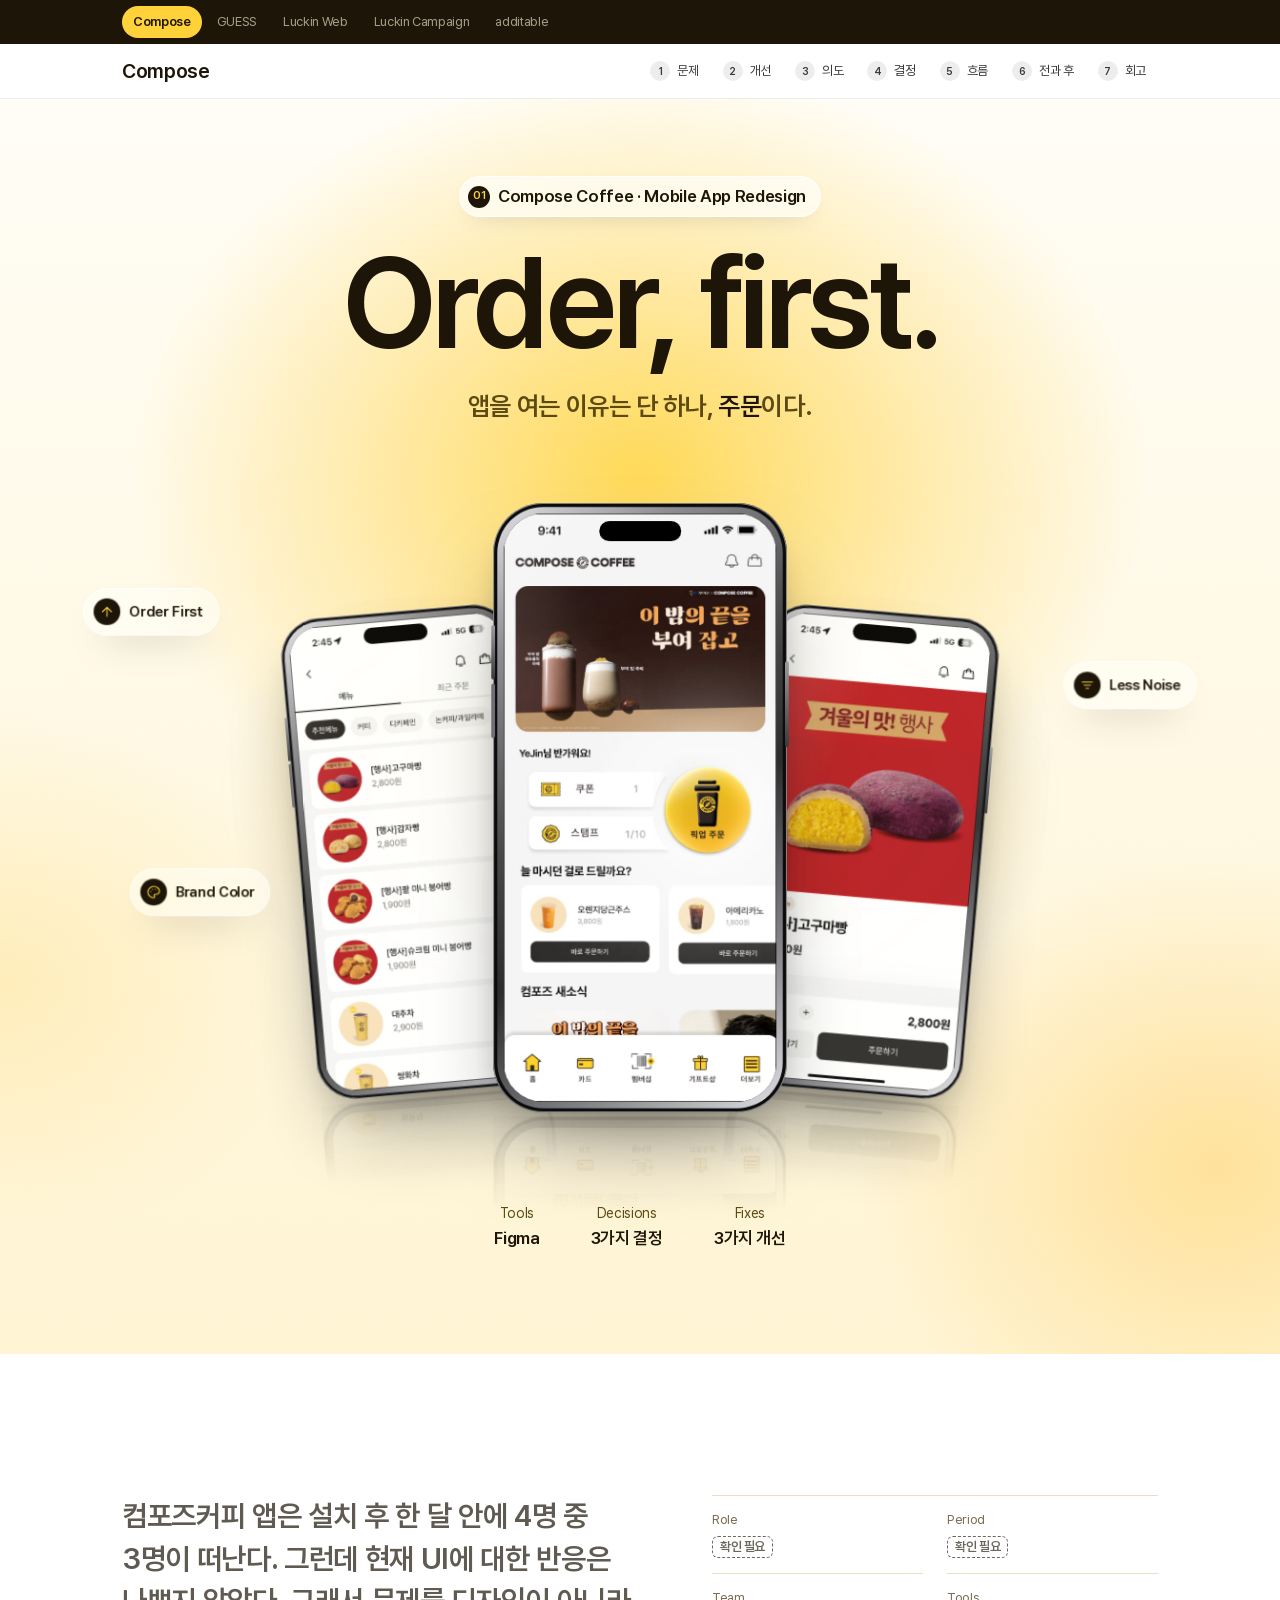
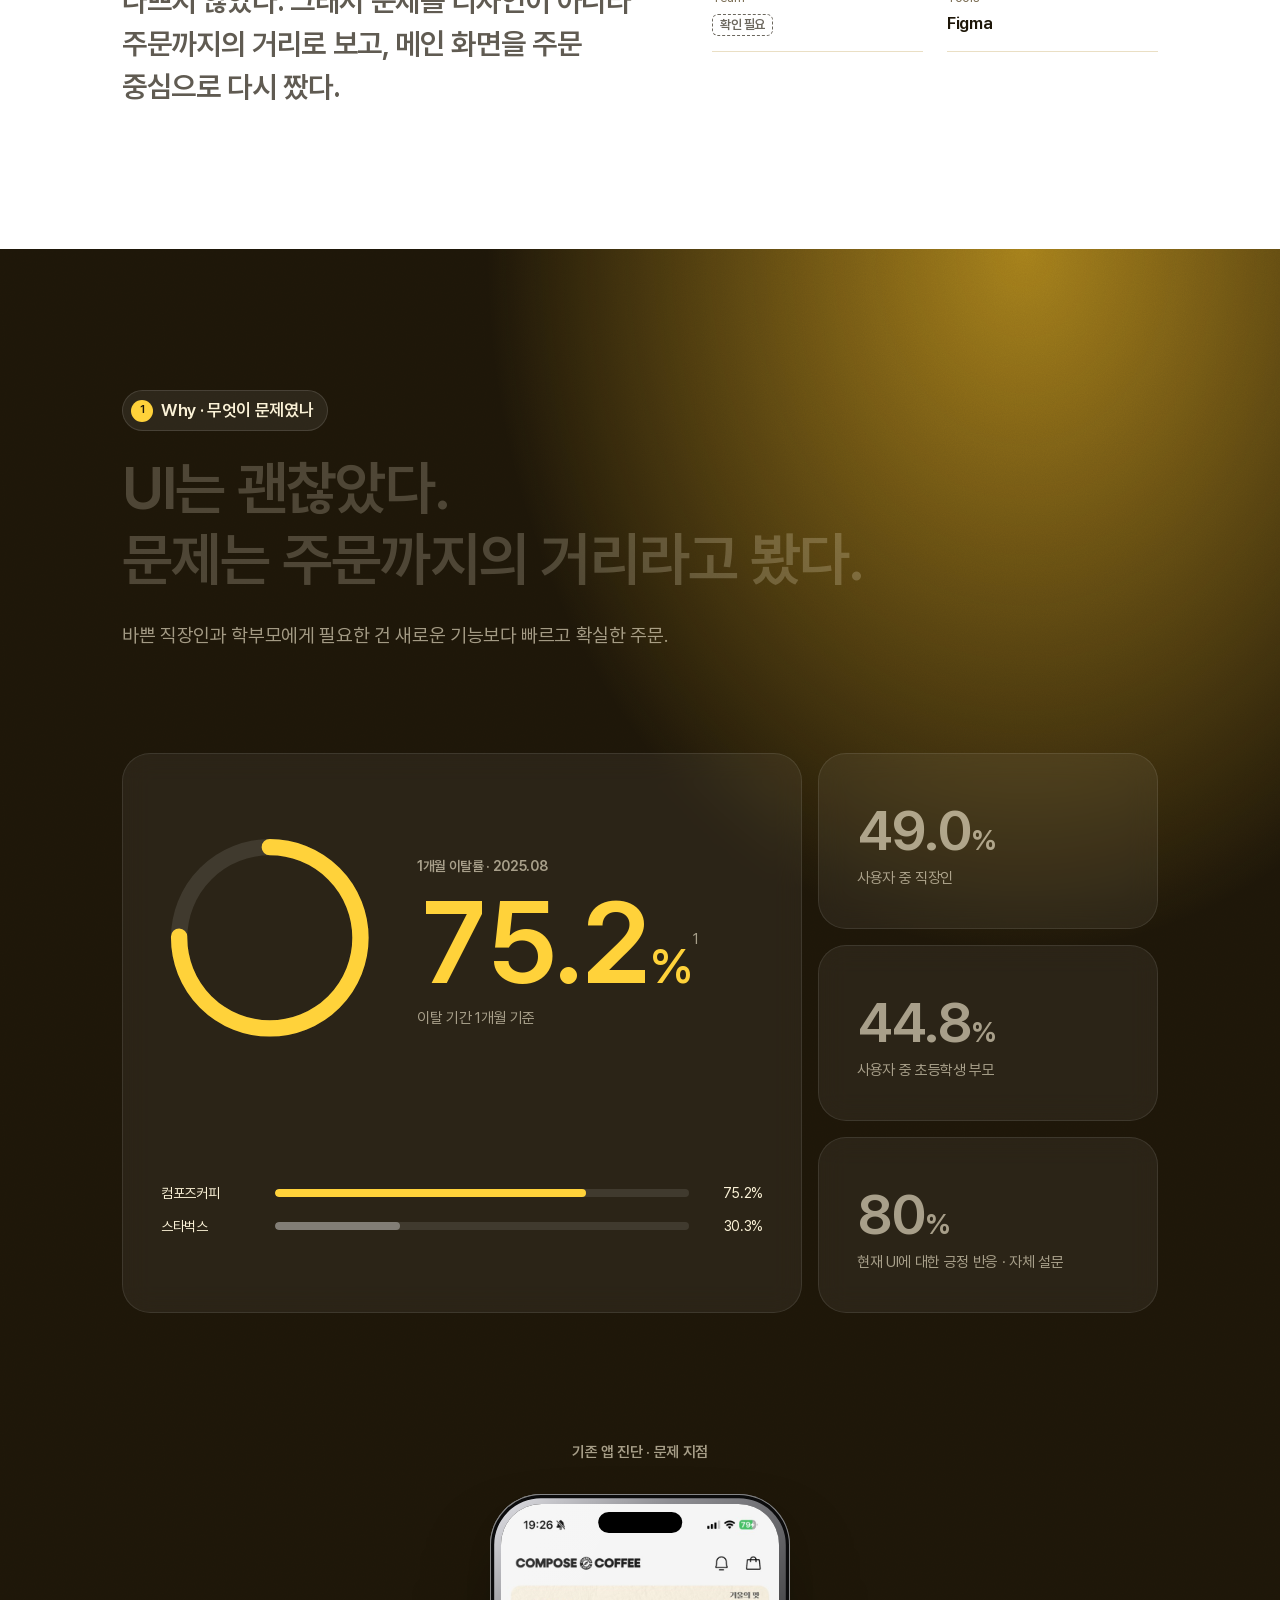
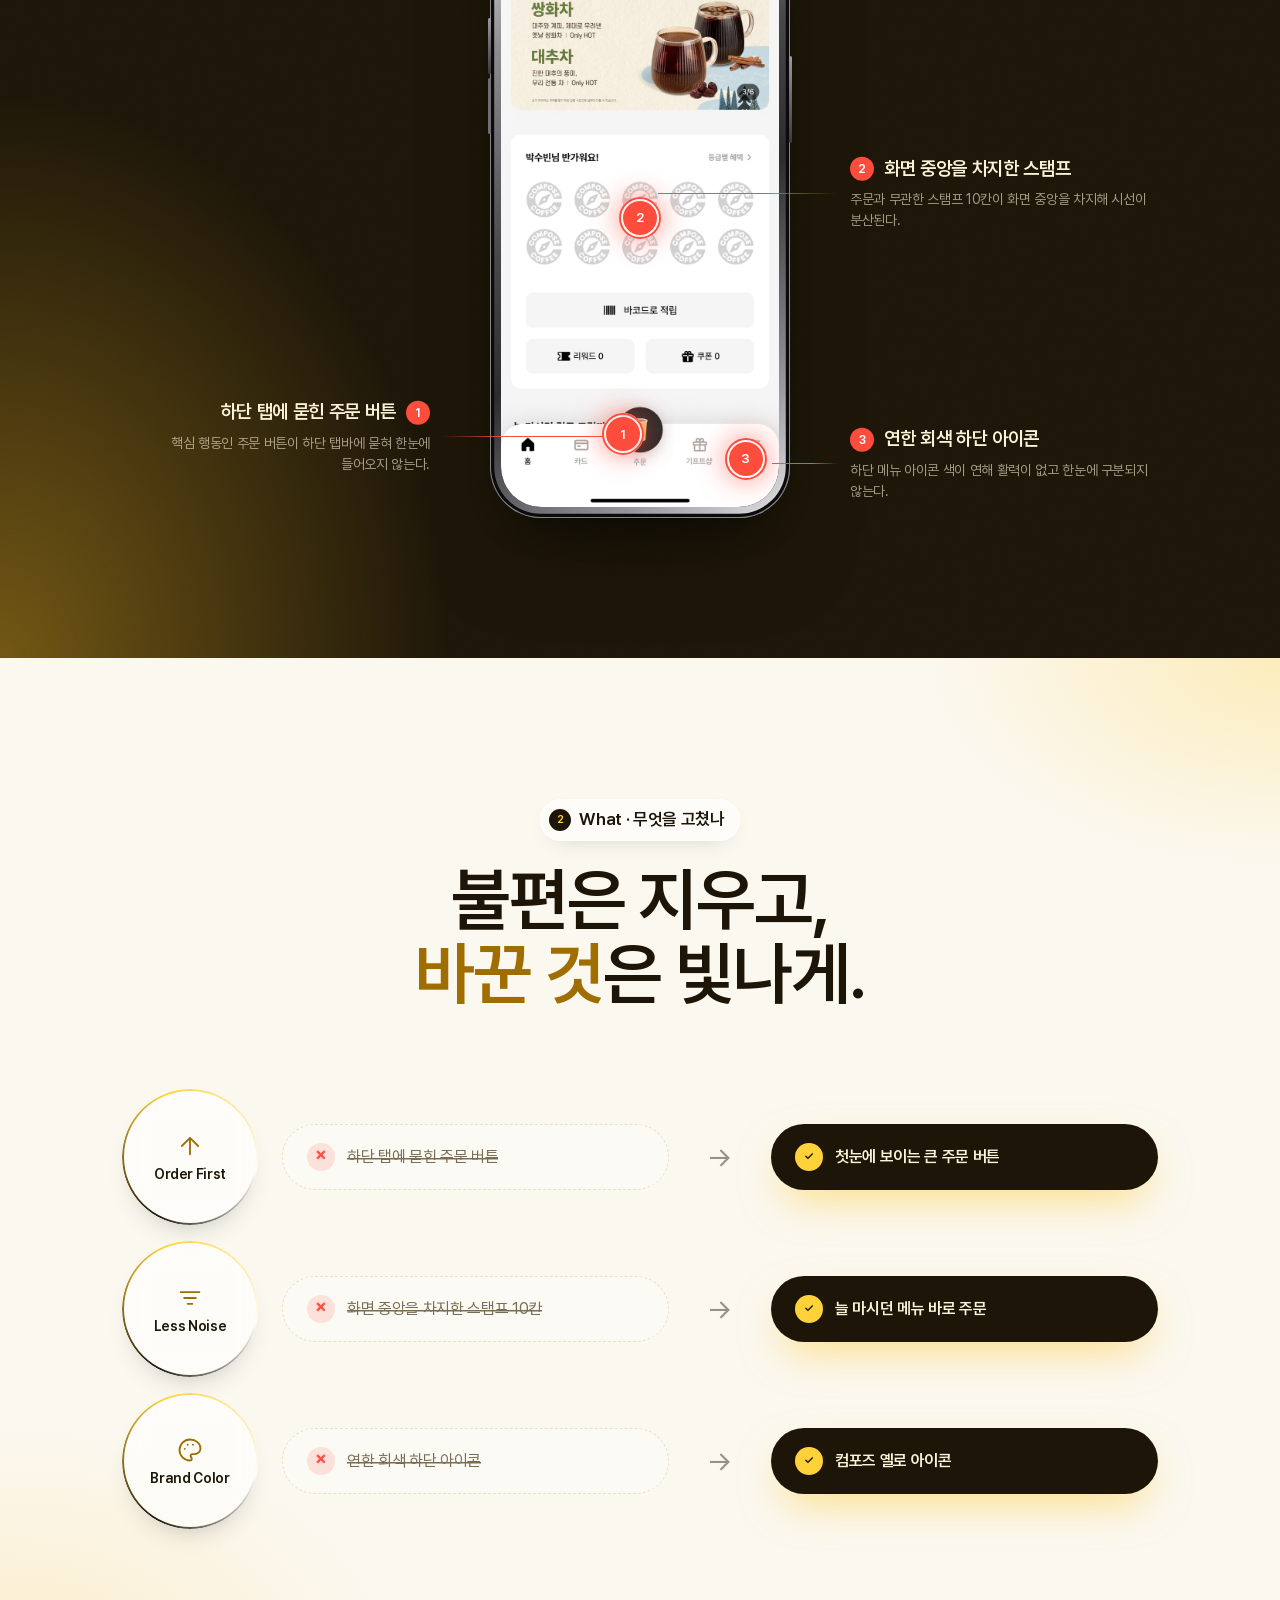
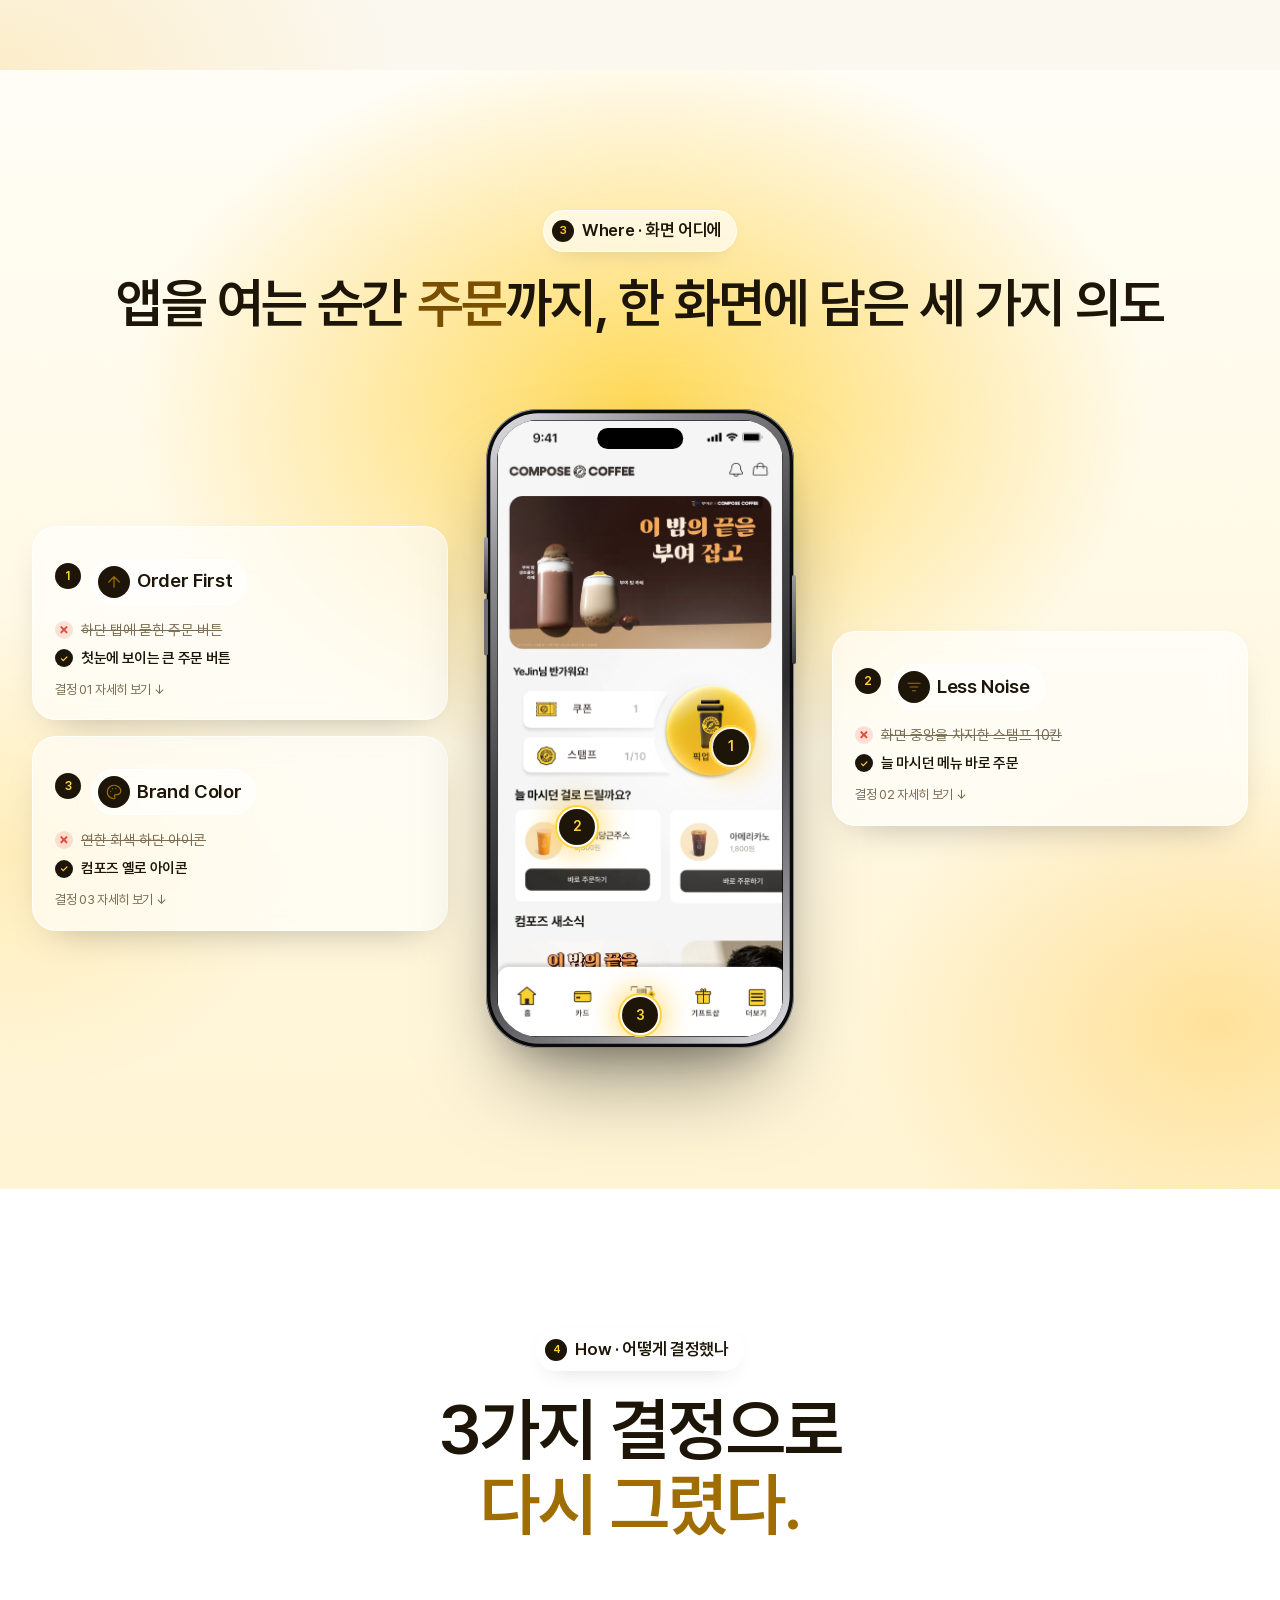
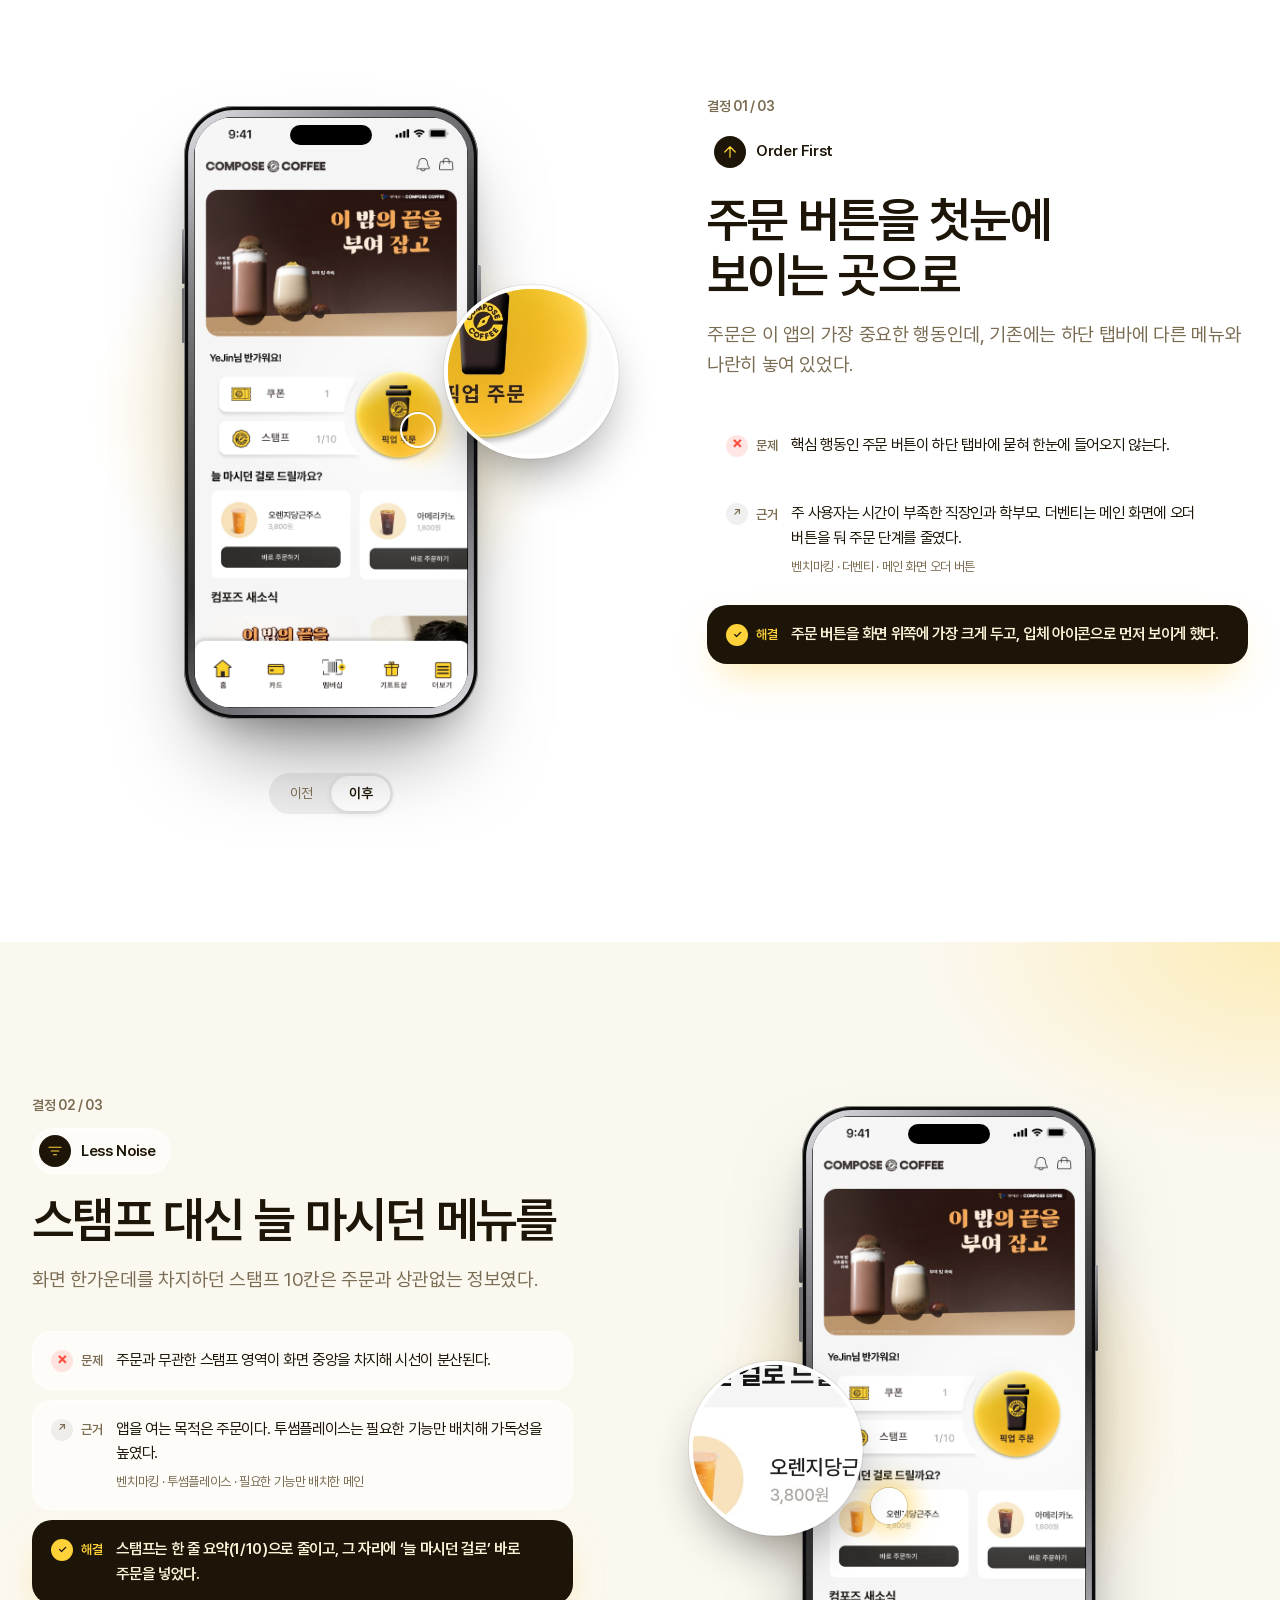
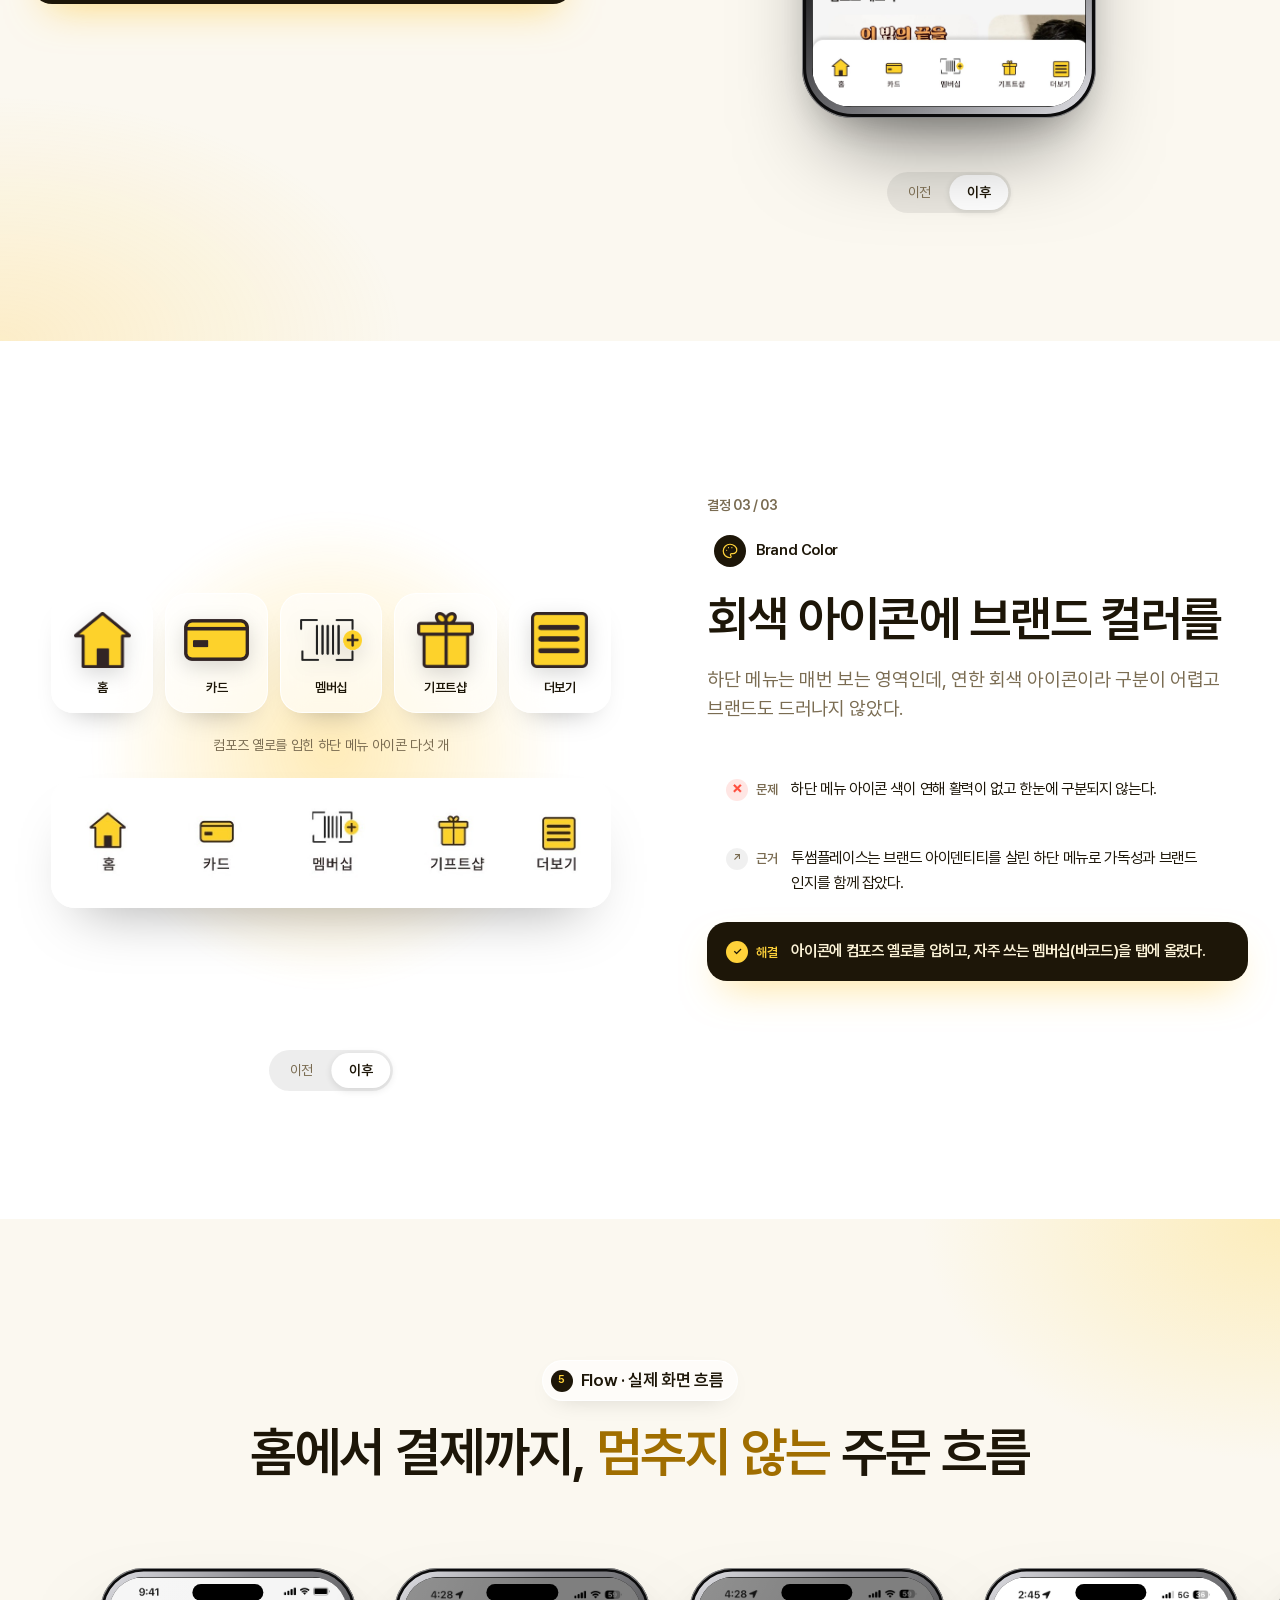
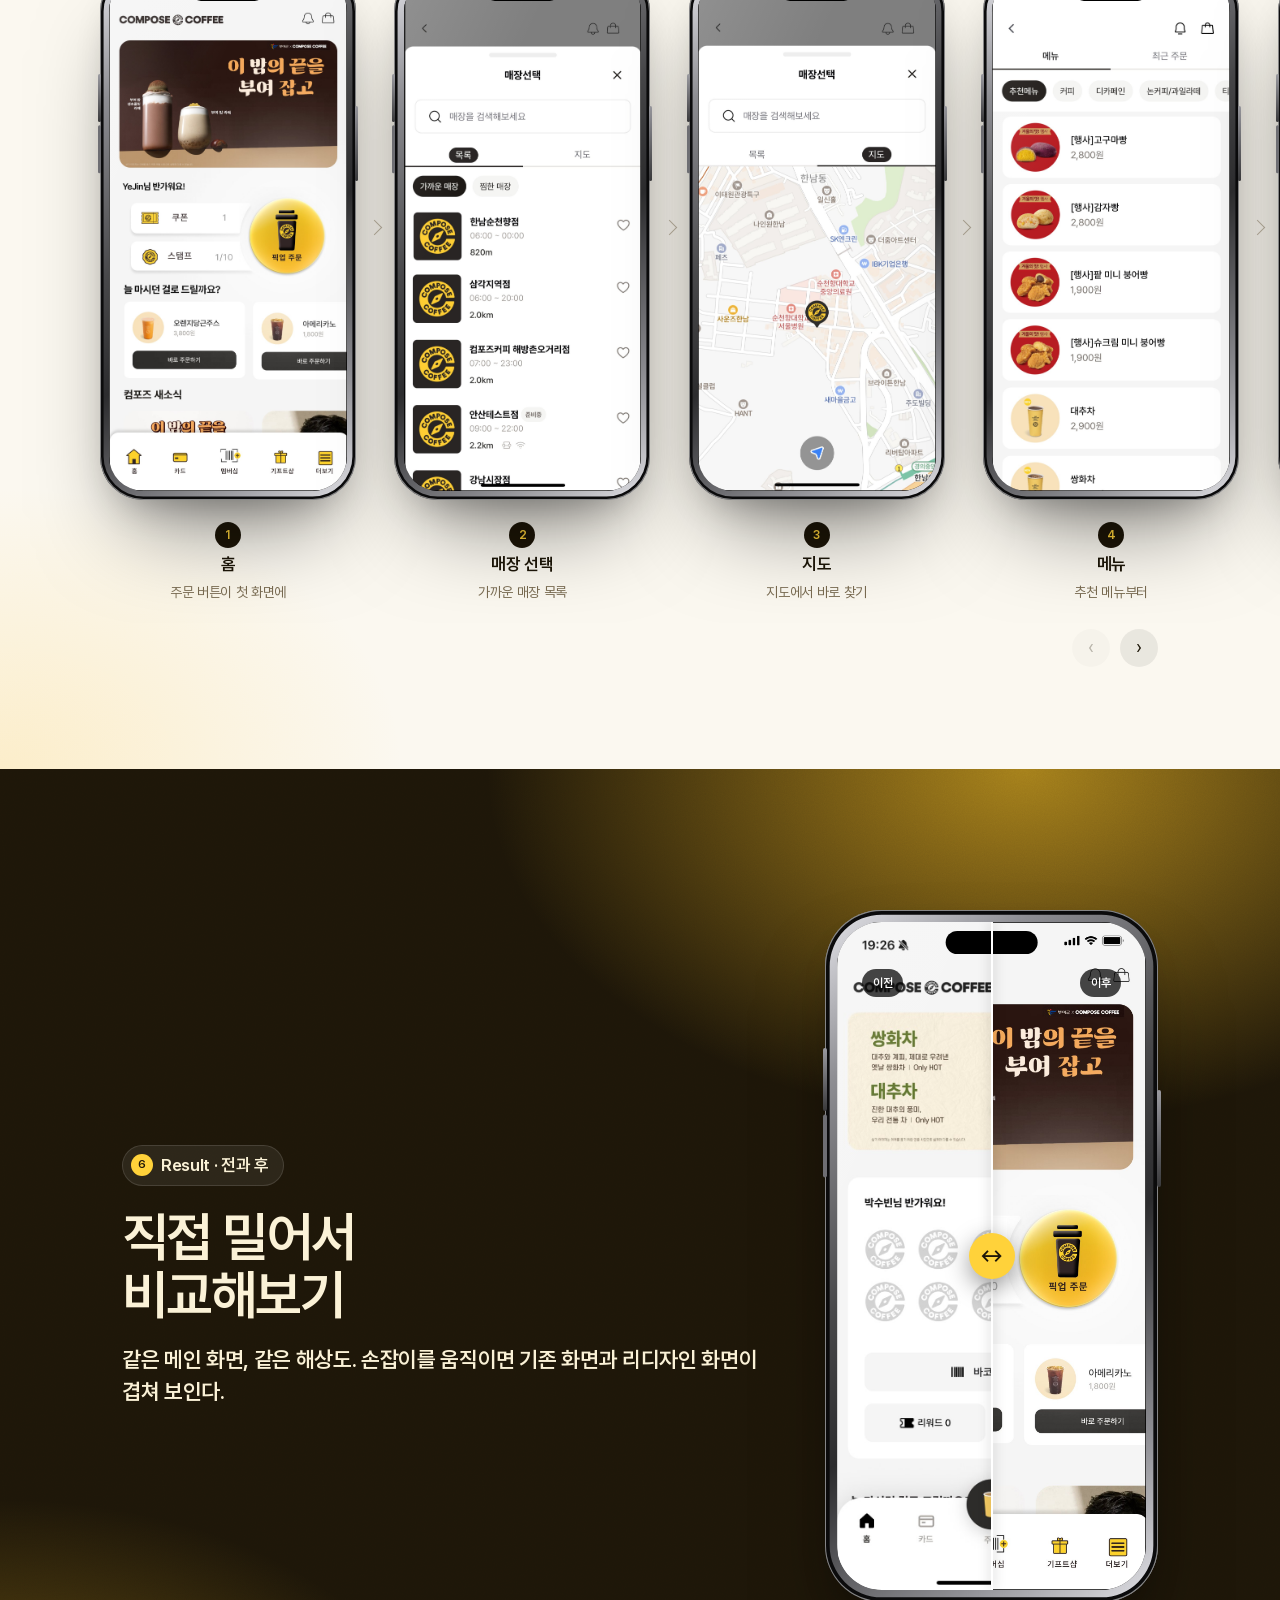
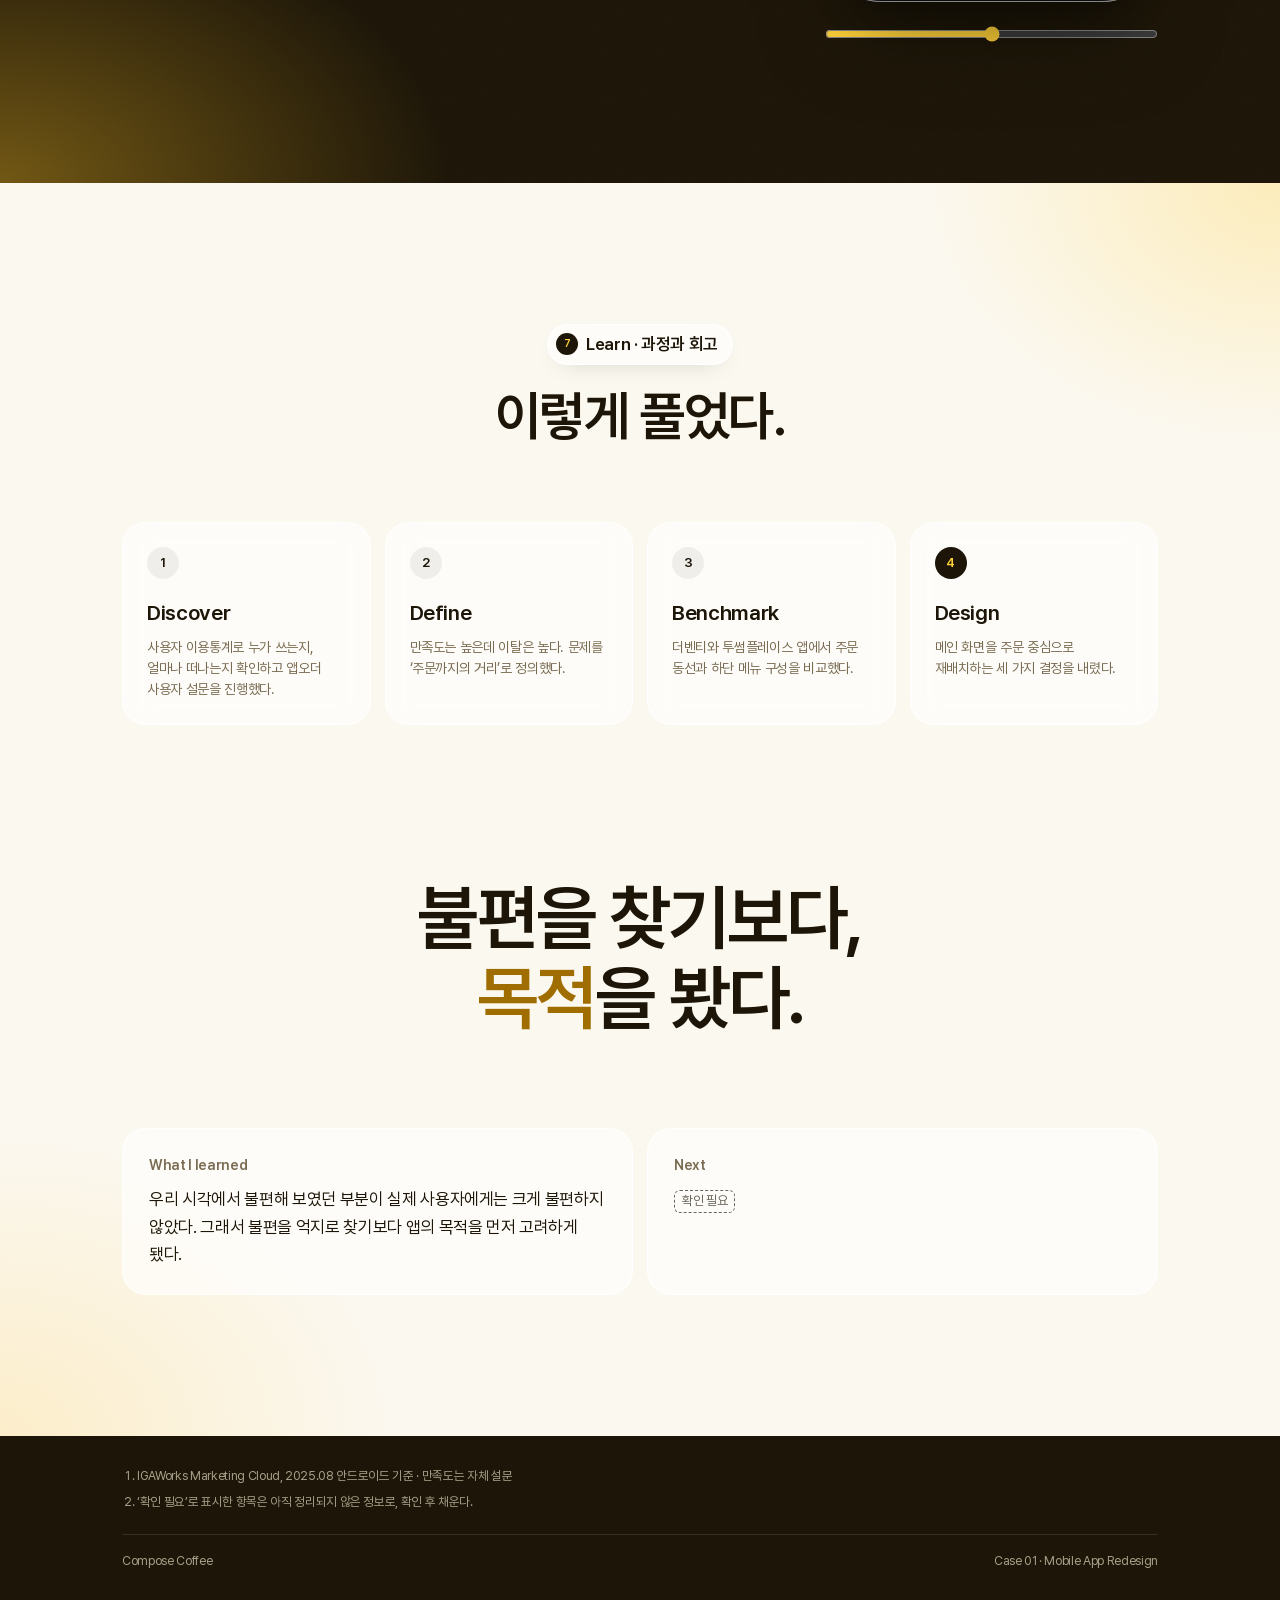
==== index.html @ d9e0ab26 "Add Case Study Signature Co-Authored-By: Claude Opus 5.5 <noreply@anthropic.com> Claude-Session: htt" ====
<!doctype html>
<html lang="ko">
<head>
<meta charset="utf-8">
<meta name="viewport" content="width=device-width,initial-scale=1">
<title>Case Study Signature</title>
<meta name="claude:viewport-fit-sides" content="cover">
<style>
@font-face{font-family:"Pretendard";font-weight:300;font-display:swap;src:url("fonts/Pretendard-Light.woff2") format("woff2")}
@font-face{font-family:"Pretendard";font-weight:400;font-display:swap;src:url("fonts/Pretendard-Regular.woff2") format("woff2")}
@font-face{font-family:"Pretendard";font-weight:600;font-display:swap;src:url("fonts/Pretendard-SemiBold.woff2") format("woff2")}

/* Kit D — the brand rooms, symbols and maps of Kit A, set with the type, spacing and devices of Kit C.
   Every colour below is a token that each project overrides from its own palette (THEMES + ATM in data.js). */
:root{
  color-scheme:light;
  --a-bg:#fff6da; --a-ink:#1d1608; --a-mute:#5c4a12; --a-line:rgba(29,22,8,.16); --a-glass:rgba(255,255,255,.5); --a-gline:rgba(255,255,255,.85);
  --b-bg:#fbf6e9; --b-ink:#1d1608; --b-mute:#7a6c52; --b-line:#eadfc4; --b-glass:rgba(255,255,255,.62); --b-gline:rgba(255,255,255,.9); --b-hi:#a06e00;
  --mark:#1d1608; --glow:rgba(255,196,40,.6); --sol-bg:#1d1608; --sol-ink:#fbf2d7; --sol-hi:#ffd23a;
  --atm-a:#fff6da; --atm-b:#fbf8f0; --grain:.12;
  --red:#ff4d3d;
  --font:"Pretendard",-apple-system,BlinkMacSystemFont,"Apple SD Gothic Neo","Helvetica Neue",sans-serif;
  --r:28px;
}
*{box-sizing:border-box}
html{background:var(--sol-bg)}
body{margin:0;background:#fff;color:var(--b-ink);font-family:var(--font);font-size:17px;line-height:1.5;letter-spacing:-.02em;word-break:keep-all;overflow-wrap:break-word;-webkit-font-smoothing:antialiased}
img{max-width:100%;display:block}
h1,h2,h3,p{margin:0}
button{font:inherit;color:inherit}
.wrap{max-width:1080px;margin:0 auto;padding-left:max(22px,env(safe-area-inset-left,0px));padding-right:max(22px,env(safe-area-inset-right,0px))}
.wide{max-width:1260px}
.todo{display:inline-block;border:1px dashed currentColor;border-radius:6px;padding:0 7px;font-size:13px;opacity:.65}
:focus-visible{outline:2px solid var(--mark);outline-offset:3px}
.ic{width:1em;height:1em;display:inline-block;vertical-align:-.15em;fill:none;stroke:currentColor;stroke-width:1.6;stroke-linecap:round;stroke-linejoin:round}

/* rooms: brand atmosphere (A), brand paper (B), brand night (N), plain white (W) */
.room{position:relative;isolation:isolate;padding-block:clamp(84px,11vw,150px);overflow:hidden}
.room::after{content:"";position:absolute;inset:0;z-index:-1;pointer-events:none;opacity:var(--grain);mix-blend-mode:overlay;
  background-image:url("data:image/svg+xml,%3Csvg xmlns='http://www.w3.org/2000/svg' width='160' height='160'%3E%3Cfilter id='n'%3E%3CfeTurbulence type='fractalNoise' baseFrequency='.9' numOctaves='2' stitchTiles='stitch'/%3E%3CfeColorMatrix values='0 0 0 0 .5 0 0 0 0 .5 0 0 0 0 .5 0 0 0 1 0'/%3E%3C/filter%3E%3Crect width='100%25' height='100%25' filter='url(%23n)'/%3E%3C/svg%3E")}
.rA{background:var(--atm-a);color:var(--a-ink)}
.rB{background:var(--atm-b);color:var(--b-ink)}
.rN{background:radial-gradient(60% 50% at 80% 0%,var(--glow),transparent 70%),radial-gradient(50% 40% at 0% 100%,color-mix(in srgb,var(--glow) 60%,transparent),transparent 70%),var(--sol-bg);color:var(--sol-ink)}
.rW{background:#fff;color:var(--b-ink)}
.rW::after{display:none}

/* type */
.eyebrow{display:inline-flex;align-items:center;gap:8px;font-size:clamp(15px,1.4vw,17px);font-weight:600;padding:7px 14px 7px 8px;border-radius:999px;margin-bottom:22px}
.eyebrow i{font-style:normal;width:22px;height:22px;border-radius:50%;display:grid;place-items:center;font-size:11px;font-weight:600}
.rA .eyebrow,.rB .eyebrow,.rW .eyebrow{color:var(--b-ink);background:var(--b-glass);border:1px solid var(--b-gline);box-shadow:0 8px 24px -14px rgba(0,0,0,.25)}
.rA .eyebrow i,.rB .eyebrow i,.rW .eyebrow i{background:var(--sol-bg);color:var(--sol-hi)}
.rN .eyebrow{background:rgba(255,255,255,.07);border:1px solid rgba(255,255,255,.12)}
.rN .eyebrow i{background:var(--sol-hi);color:var(--sol-bg)}
.h2{font-size:clamp(38px,5.4vw,76px);line-height:1.08;font-weight:600;letter-spacing:-.03em;text-wrap:balance}
.h2.sm{font-size:clamp(32px,4.2vw,56px)}
.h2 b{font-weight:600;color:var(--b-hi)}
.rA .h2 b{color:var(--a-hi)}
.rN .h2 b{color:var(--sol-hi)}
.lead{font-size:clamp(18px,1.7vw,22px);line-height:1.45;font-weight:600;max-width:34em;margin-top:20px;text-wrap:pretty;opacity:.62}
.center{text-align:center}.center .lead{margin-inline:auto}

/* nav */
body::before{content:"";position:fixed;inset:0 0 auto;height:env(safe-area-inset-top,0px);z-index:40;background:var(--sol-bg)}
.gnav{background:var(--sol-bg);color:var(--sol-ink)}
.gnav .wrap{display:flex;align-items:center;height:44px}
.gtabs{display:flex;gap:4px;overflow-x:auto;scrollbar-width:none;min-width:0}
.gtabs::-webkit-scrollbar{display:none}
.gtabs a{font-size:13px;color:color-mix(in srgb,var(--sol-ink) 62%,transparent);text-decoration:none;padding:6px 11px;border-radius:999px;white-space:nowrap}
.gtabs a:hover{color:var(--sol-ink)}
.gtabs a[aria-current="page"]{color:var(--sol-bg);background:var(--sol-hi);font-weight:600}
.lnav{position:sticky;top:env(safe-area-inset-top,0px);z-index:30;background:color-mix(in srgb,#fff 78%,transparent);backdrop-filter:saturate(180%) blur(20px);-webkit-backdrop-filter:saturate(180%) blur(20px);border-bottom:1px solid rgba(0,0,0,.07)}
.lnav .wrap{display:flex;align-items:center;gap:18px;height:54px}
.lnav h2{font-size:20px;font-weight:600;white-space:nowrap}
.chips-nav{margin-left:auto;display:flex;gap:6px;overflow-x:auto;scrollbar-width:none}
.chips-nav::-webkit-scrollbar{display:none}
.chips-nav button{all:unset;cursor:pointer;display:inline-flex;align-items:center;gap:7px;padding:6px 12px 6px 6px;border-radius:999px;font-size:13px;white-space:nowrap;color:#3a3a3c;transition:background .25s}
.chips-nav button i{font-style:normal;width:20px;height:20px;border-radius:50%;display:grid;place-items:center;font-size:10px;font-weight:600;background:rgba(0,0,0,.07)}
.chips-nav button:hover,.chips-nav button.on{background:rgba(0,0,0,.06)}
.chips-nav button.on i{background:var(--sol-bg);color:var(--sol-hi)}
.chips-nav button:focus-visible{outline:2px solid var(--mark);outline-offset:2px}
[id^="s-"]{scroll-margin-top:60px}

/* devices (Kit C) */
.iphone{position:relative;width:var(--w,300px);flex:none;border-radius:calc(var(--w,300px) * .17);padding:calc(var(--w,300px) * .036);
  background:linear-gradient(140deg,#e6e6eb 0%,#8e8e93 18%,#48484a 42%,#2c2c2e 58%,#8e8e93 82%,#e5e5ea 100%);
  box-shadow:inset 0 0 0 1px rgba(255,255,255,.5),inset 0 0 0 calc(var(--w,300px) * .014) #0b0b0c,0 50px 90px -30px rgba(0,0,0,.5),0 20px 40px -20px rgba(0,0,0,.3)}
.iphone::before,.iphone::after{content:"";position:absolute;width:calc(var(--w,300px) * .012);border-radius:3px;background:linear-gradient(#9a9aa0,#3a3a3c)}
.iphone::before{left:calc(var(--w,300px) * -.008);top:20%;height:9%;box-shadow:0 calc(var(--w,300px) * .2) 0 #6e6e73}
.iphone::after{right:calc(var(--w,300px) * -.008);top:26%;height:14%}
.iphone .scr{position:relative;aspect-ratio:1170/2532;border-radius:calc(var(--w,300px) * .135);overflow:hidden;background:#000;isolation:isolate}
.iphone .scr > img{position:absolute;inset:0;width:100%;height:100%;object-fit:cover;object-position:top;transition:opacity .5s ease,transform 4.5s cubic-bezier(.45,0,.2,1)}
.iphone .scr::after{content:"";position:absolute;left:50%;top:1.35%;width:30%;height:3.4%;transform:translateX(-50%);border-radius:999px;background:#000;z-index:3}
.iphone .glare{position:absolute;inset:0;z-index:2;background:linear-gradient(115deg,rgba(255,255,255,.14),transparent 32%);pointer-events:none}
.mac{position:relative;width:var(--w,860px);max-width:100%;margin-inline:auto}
.mac .lid{position:relative;border-radius:calc(var(--w,860px) * .028) calc(var(--w,860px) * .028) 6px 6px;background:#0c0c0d;padding:calc(var(--w,860px) * .02) calc(var(--w,860px) * .02) calc(var(--w,860px) * .03);box-shadow:inset 0 0 0 1.5px #3a3a3c,inset 0 0 0 4px #0c0c0d,inset 0 0 0 5px #2c2c2e}
.mac .lid::before{content:"";position:absolute;left:50%;top:calc(var(--w,860px) * .0075);width:6px;height:6px;border-radius:50%;background:#1f2a36;transform:translateX(-50%)}
.mac .scr{position:relative;aspect-ratio:16/10;overflow:hidden;border-radius:4px;background:#111}
.mac .scr > img{position:absolute;inset:0;width:100%;height:100%;object-fit:cover;object-position:top;transition:opacity .5s ease}
.mac .base{position:relative;height:calc(var(--w,860px) * .032);margin:0 -7%;border-radius:0 0 50% 50% / 0 0 100% 100%;background:linear-gradient(#e8e8ed 0%,#c7c7cc 35%,#8e8e93 100%);box-shadow:0 30px 50px -18px rgba(0,0,0,.5)}
.mac .base::before{content:"";position:absolute;left:50%;top:0;width:15%;height:38%;transform:translateX(-50%);border-radius:0 0 10px 10px;background:linear-gradient(#a1a1a6,#c7c7cc)}
.display{position:relative;border-radius:var(--r);overflow:hidden;box-shadow:0 50px 100px -40px rgba(0,0,0,.55);background:#111}
.display img{width:100%;transition:opacity .5s ease}
.reflect{-webkit-box-reflect:below 4px linear-gradient(transparent 84%,rgba(255,255,255,.14))}

/* hero */
.hero{text-align:center;padding-top:clamp(48px,6vw,80px);padding-bottom:clamp(64px,8vw,110px)}
.hero h1{font-size:clamp(54px,10vw,148px);line-height:1;font-weight:600;letter-spacing:-.045em;padding-bottom:.04em}
.hero .sub{font-size:clamp(19px,2vw,28px);line-height:1.32;font-weight:600;color:var(--a-mute);margin:18px auto 0;max-width:24em;text-wrap:balance}
.hero .sub strong{color:var(--a-ink);font-weight:600}
.stage{position:relative;margin-top:clamp(44px,6vw,76px);will-change:transform;transform-origin:50% 10%}
.stage::before{content:"";position:absolute;left:50%;top:48%;width:min(900px,100%);aspect-ratio:1.6;transform:translate(-50%,-50%);border-radius:50%;background:radial-gradient(ellipse at center,var(--glow),transparent 66%);filter:blur(20px);z-index:0;pointer-events:none}
.lineup{position:relative;z-index:1;display:flex;justify-content:center;align-items:flex-end}
.lineup .main{--w:clamp(210px,24vw,330px);z-index:2}
.lineup .side{--w:clamp(160px,19vw,270px);margin-inline:clamp(-40px,-3vw,-14px);opacity:.95}
.lineup .side.l{transform:translateY(-4%) rotate(-5deg)}.lineup .side.r{transform:translateY(-4%) rotate(5deg)}
.stage .mac{--w:min(960px,92vw);position:relative;z-index:1}
.stage .display{position:relative;z-index:1;max-width:1080px;margin-inline:auto}
.chips{position:absolute;inset:0;z-index:3;pointer-events:none}
.fchip{position:absolute;display:inline-flex;align-items:center;gap:9px;padding:10px 16px 10px 10px;border-radius:999px;white-space:nowrap;
  background:var(--a-glass);border:1px solid var(--a-gline);backdrop-filter:blur(18px) saturate(1.4);-webkit-backdrop-filter:blur(18px) saturate(1.4);
  font-size:15px;font-weight:600;color:var(--a-ink);box-shadow:0 20px 40px -20px rgba(0,0,0,.35);animation:drift 7s ease-in-out infinite}
.fchip .ic{width:28px;height:28px;padding:6px;border-radius:50%;background:var(--sol-bg);color:var(--sol-hi);box-sizing:border-box}
.fchip.c0{left:2%;top:14%}.fchip.c1{right:2%;top:26%;animation-delay:-2s}.fchip.c2{left:6%;top:60%;animation-delay:-4s}.fchip.c3{right:6%;top:70%;animation-delay:-1s}
@keyframes drift{0%,100%{transform:translateY(0)}50%{transform:translateY(-12px)}}
.facts{display:flex;justify-content:center;gap:clamp(24px,4vw,56px);flex-wrap:wrap;margin-top:clamp(40px,5vw,64px);position:relative;z-index:3}
.facts span{font-size:14px;color:var(--a-mute)}
.facts b{display:block;font-size:17px;font-weight:600;color:var(--a-ink);margin-top:2px}

/* overview */
.intro{display:grid;grid-template-columns:1.15fr 1fr;gap:clamp(32px,6vw,96px);align-items:start}
.intro .big{font-size:clamp(21px,2.3vw,30px);line-height:1.45;font-weight:600;color:color-mix(in srgb,var(--b-ink) 70%,transparent)}
.specs{display:grid;grid-template-columns:repeat(2,minmax(0,1fr));gap:0 24px;margin:0;border-top:1px solid var(--b-line)}
.specs div{padding:14px 0;border-bottom:1px solid var(--b-line)}
.specs dt{font-size:13px;color:var(--b-mute);font-weight:500}
.specs dd{margin:4px 0 0;font-size:17px;font-weight:600}

/* WHY (night room) */
.reveal-text{font-size:clamp(32px,4.6vw,64px);line-height:1.2;font-weight:600;letter-spacing:-.03em;max-width:18em;text-wrap:balance}
.reveal-text .w{color:color-mix(in srgb,var(--sol-ink) 22%,transparent);transition:color .35s ease}
.reveal-text .w.lit{color:var(--sol-ink)}
.reveal-text .w.em.lit{color:var(--sol-hi)}
.rnote{font-size:clamp(17px,1.5vw,20px);line-height:1.55;color:color-mix(in srgb,var(--sol-ink) 60%,transparent);max-width:36em;margin-top:26px;font-weight:500}
.bento{display:grid;grid-template-columns:minmax(0,2fr) minmax(0,1fr);gap:16px;margin-top:clamp(64px,8vw,110px)}
.tile{position:relative;border-radius:var(--r);background:rgba(255,255,255,.06);border:1px solid rgba(255,255,255,.09);backdrop-filter:blur(14px);-webkit-backdrop-filter:blur(14px);padding:clamp(22px,3vw,38px);overflow:hidden;min-width:0}
.tile.big{grid-row:span 3;display:grid;grid-template-columns:auto 1fr;gap:clamp(20px,3vw,40px);align-items:center}
.tile.big.noring{grid-template-columns:1fr}
.tile .lbl{font-size:14px;font-weight:600;color:color-mix(in srgb,var(--sol-ink) 60%,transparent)}
.tile .num{font-size:clamp(72px,9vw,140px);line-height:.95;font-weight:600;letter-spacing:-.05em;margin-top:12px;font-variant-numeric:tabular-nums;color:var(--sol-hi)}
.tile .num small{font-size:.42em;margin-left:.04em}
.tile .note{font-size:15px;color:color-mix(in srgb,var(--sol-ink) 60%,transparent);margin-top:10px}
.tile .v{font-size:clamp(40px,4.4vw,58px);line-height:1;font-weight:600;letter-spacing:-.04em;font-variant-numeric:tabular-nums}
.tile .v small{font-size:.5em}
.tile p{font-size:15px;color:color-mix(in srgb,var(--sol-ink) 60%,transparent);margin-top:10px;line-height:1.45}
.donut{width:clamp(150px,17vw,230px);aspect-ratio:1;transform:rotate(-90deg)}
.donut circle{fill:none;stroke:rgba(255,255,255,.1);stroke-width:9}
.donut .arc{stroke:var(--sol-hi);stroke-linecap:round;stroke-dasharray:0 100;transition:stroke-dasharray 1.6s cubic-bezier(.2,.7,.2,1) .2s}
.bento.in .donut .arc{stroke-dasharray:var(--p) 100}
.bars{display:grid;gap:12px;margin-top:24px;grid-column:1 / -1}
.bars div{display:grid;grid-template-columns:100px 1fr 60px;gap:14px;align-items:center;font-size:14px}
.bars i{height:8px;border-radius:99px;background:rgba(255,255,255,.1);overflow:hidden;display:block}
.bars i b{display:block;height:100%;border-radius:99px;background:rgba(255,255,255,.35);width:0;transition:width 1.4s cubic-bezier(.2,.7,.2,1) .3s}
.bars .me i b{background:var(--sol-hi)}
.bento.in .bars i b{width:var(--v)}
.bars span:last-child{text-align:right;font-variant-numeric:tabular-nums}
sup.fn{font-size:15px;vertical-align:super;margin-left:3px;opacity:.6;font-weight:500;letter-spacing:0;color:var(--sol-ink)}
.callouts{position:relative;--pw:300px;margin:clamp(80px,10vw,130px) auto 0}
.callouts .dev{width:var(--pw);margin-inline:auto;position:relative}
.callouts .dev .iphone{--w:var(--pw)}
.callouts .dev .iphone .scr > img{filter:grayscale(.15)}
.xm{position:absolute;transform:translate(-50%,-50%);width:34px;height:34px;border-radius:50%;display:grid;place-items:center;background:var(--red);color:#fff;font-size:13px;font-weight:600;z-index:4;box-shadow:0 0 0 4px rgba(255,255,255,.85),0 0 26px 6px rgba(255,77,61,.5)}
.xm::after{content:"";position:absolute;inset:-4px;border-radius:50%;border:2px solid var(--red);animation:pulse 2.2s ease-out infinite}
.xm.on{transform:translate(-50%,-50%) scale(1.2)}
@keyframes pulse{0%{transform:scale(1);opacity:.9}100%{transform:scale(2.4);opacity:0}}
.cl{position:absolute;top:calc(var(--y) * 1%);transform:translateY(-50%);width:calc(50% - var(--pw) / 2 - 60px);z-index:2}
.cl.l{left:0;text-align:right}.cl.r{right:0}
.cl b{display:inline-flex;align-items:center;gap:10px;font-size:19px;font-weight:600}
.cl b i{font-style:normal;flex:none;width:24px;height:24px;border-radius:50%;background:var(--red);color:#fff;font-size:12px;display:grid;place-items:center}
.cl span{display:block;font-size:14px;color:color-mix(in srgb,var(--sol-ink) 60%,transparent);margin-top:6px;line-height:1.5}
.cline{position:absolute;top:calc(var(--y) * 1%);height:1px;z-index:1}
.cline.l{left:calc(50% - var(--pw) / 2 - 48px);width:calc(48px + var(--pw) * var(--x) / 100 - 18px);background:linear-gradient(90deg,transparent,var(--red) 40%)}
.cline.r{right:calc(50% - var(--pw) / 2 - 48px);width:calc(48px + var(--pw) * (100 - var(--x)) / 100 - 18px);background:linear-gradient(270deg,transparent,var(--red) 40%)}
.clist{display:none}
.wide-c{margin:clamp(80px,10vw,130px) auto 0}
.wide-c .frame{position:relative;max-width:900px;margin-inline:auto}
.xgrid{display:grid;grid-template-columns:repeat(auto-fit,minmax(240px,1fr));gap:14px;margin-top:28px}
.xgrid div,.clist div{border-radius:20px;background:rgba(255,255,255,.06);border:1px solid rgba(255,255,255,.09);padding:20px 22px;transition:background .25s}
.xgrid div.on,.clist div.on{background:rgba(255,77,61,.14)}
.xgrid b,.clist b{display:flex;gap:10px;align-items:center;font-size:17px;font-weight:600}
.xgrid b i,.clist b i{font-style:normal;flex:none;width:24px;height:24px;border-radius:50%;background:var(--red);color:#fff;font-size:12px;display:grid;place-items:center}
.xgrid span,.clist span{display:block;font-size:14px;color:color-mix(in srgb,var(--sol-ink) 60%,transparent);margin-top:8px;line-height:1.5}
.diag-t{text-align:center;font-size:15px;font-weight:600;margin-bottom:30px;color:color-mix(in srgb,var(--sol-ink) 62%,transparent)}
.rf2{display:grid;grid-template-columns:1fr auto 1fr;gap:16px;align-items:center;margin-top:clamp(64px,8vw,110px)}
.rf2 .tile b{display:block;font-size:clamp(21px,2.3vw,28px);line-height:1.25;font-weight:600;margin-top:10px}
.rf2 .tile.now{background:var(--sol-hi);color:var(--sol-bg);border-color:transparent}
.rf2 .tile.now .lbl,.rf2 .tile.now p{color:color-mix(in srgb,var(--sol-bg) 70%,transparent)}
.rf2 .ar{font-size:28px;opacity:.5}
.tw{overflow-x:auto;margin-top:16px;border-radius:22px;border:1px solid rgba(255,255,255,.1)}
.tw table{min-width:600px}
.dtable{width:100%;border-collapse:collapse;font-size:15px;color:inherit;font-family:inherit}
.dtable th{text-align:left;font-size:13px;font-weight:600;padding:14px 18px;border-bottom:1px solid rgba(255,255,255,.12);color:color-mix(in srgb,var(--sol-ink) 60%,transparent);background:rgba(255,255,255,.04)}
.dtable td{padding:16px 18px;border-bottom:1px solid rgba(255,255,255,.07);vertical-align:top;color:color-mix(in srgb,var(--sol-ink) 80%,transparent)}
.dtable tr:last-child td{border-bottom:0}
.dtable td:first-child{font-weight:600;color:var(--sol-ink);white-space:nowrap}
.dtable td:last-child{font-weight:600;color:var(--sol-hi)}
.shift3{display:grid;gap:10px;margin-top:clamp(56px,7vw,96px)}
.shift3 div{display:grid;grid-template-columns:110px 1fr 40px 1fr;gap:16px;padding:18px 22px;border-radius:20px;background:rgba(255,255,255,.06);border:1px solid rgba(255,255,255,.09);align-items:baseline}
.shift3 .k{font-size:13px;opacity:.6}
.shift3 s{opacity:.55}
.shift3 b{font-size:19px;font-weight:600;color:var(--sol-hi)}

/* WHAT — Problem → Fix board (Kit A) */
.fxb{display:grid;gap:16px;margin-top:clamp(48px,6vw,80px)}
.fx{display:grid;grid-template-columns:136px minmax(0,1fr) 54px minmax(0,1fr);gap:clamp(12px,2vw,24px);align-items:center}
.ring{position:relative;width:136px;aspect-ratio:1;border-radius:50%;display:grid;place-content:center;justify-items:center;gap:6px;text-align:center;background:var(--b-glass);backdrop-filter:blur(14px);-webkit-backdrop-filter:blur(14px);box-shadow:0 14px 30px -18px rgba(0,0,0,.3)}
.ring::before{content:"";position:absolute;inset:0;border-radius:50%;padding:2px;background:conic-gradient(from 210deg,var(--mark),var(--sol-hi),transparent 70%,var(--mark));-webkit-mask:linear-gradient(#000 0 0) content-box,linear-gradient(#000 0 0);-webkit-mask-composite:xor;mask-composite:exclude}
.ring .ic{font-size:28px;color:var(--b-hi)}
.ring b{font-size:14px;font-weight:600;line-height:1.15;max-width:100px}
.pill{display:flex;align-items:center;gap:12px;border-radius:999px;padding:17px 24px;font-size:16px;line-height:1.4;min-height:66px}
.pill i{flex:none;width:28px;height:28px;border-radius:50%;display:grid;place-items:center;font-size:12px;font-weight:600;font-style:normal}
.pill.p{border:1.5px dashed var(--b-line);color:var(--b-mute);background:color-mix(in srgb,#fff 30%,transparent)}
.pill.p span{background:linear-gradient(currentColor,currentColor) no-repeat 0 58%/0% 1.5px;transition:background-size .7s ease calc(var(--d,0ms) + .35s)}
.fx.in .pill.p span{background-size:100% 1.5px}
.pill.p i{background:rgba(255,77,61,.14);color:var(--red)}
.pill.f{background:var(--sol-bg);color:var(--sol-ink);font-weight:600;box-shadow:0 18px 44px -12px var(--glow);transition:box-shadow .8s ease calc(var(--d,0ms) + .6s),transform .8s ease calc(var(--d,0ms) + .6s)}
.fx:not(.in) .pill.f{box-shadow:none;transform:scale(.96)}
.pill.f i{background:var(--sol-hi);color:var(--sol-bg)}
.fx .arw{display:grid;place-items:center;font-size:28px;opacity:.45}
.fx .kwm{display:none;font-size:18px;font-weight:600;grid-column:2}

/* WHERE — intent map (Kit A) on 3x devices */
.imap{display:grid;grid-template-columns:minmax(0,1fr) auto minmax(0,1fr);gap:clamp(20px,3vw,44px);align-items:center;margin-top:clamp(48px,6vw,80px)}
.imap .col{display:grid;gap:16px}
.imap .iphone{--w:clamp(240px,24vw,320px)}
.imap.wide{grid-template-columns:1fr}
.imap.wide .col{grid-template-columns:repeat(auto-fit,minmax(240px,1fr))}
.imap.wide .mac{--w:min(900px,100%)}
.imap.wide .display{max-width:900px;margin-inline:auto}
.hot{position:absolute;inset:0;z-index:4}
.hs{position:absolute;transform:translate(-50%,-50%);width:36px;height:36px;border-radius:50%;border:0;padding:0;cursor:pointer;background:var(--sol-bg);color:var(--sol-hi);font-size:14px;font-weight:600;display:grid;place-items:center;box-shadow:0 0 0 4px rgba(255,255,255,.85),0 0 28px 8px var(--glow);transition:transform .25s}
.hs::before{content:"";position:absolute;inset:-4px;border-radius:50%;border:2px solid var(--sol-hi);animation:pulse 2.2s ease-out infinite}
.hs.on{transform:translate(-50%,-50%) scale(1.25)}
.icard{all:unset;box-sizing:border-box;display:block;cursor:pointer;border-radius:24px;padding:20px 22px;background:var(--b-glass);border:1px solid var(--b-gline);color:var(--b-ink);backdrop-filter:blur(18px);-webkit-backdrop-filter:blur(18px);box-shadow:0 16px 40px -22px rgba(0,0,0,.35);transition:transform .3s,box-shadow .3s}
.icard:hover,.icard.on{transform:translateY(-3px);box-shadow:0 24px 50px -18px var(--glow),0 0 0 2px var(--sol-hi)}
.icard:focus-visible{outline:2px solid var(--mark);outline-offset:3px}
.icard .top{display:flex;align-items:center;gap:10px}
.icard .no{width:26px;height:26px;border-radius:50%;background:var(--sol-bg);color:var(--sol-hi);font-size:12px;font-weight:600;display:grid;place-items:center;flex:none}
.icard .kw{font-size:19px;font-weight:600;display:flex;align-items:center;gap:7px}
.icard .kw .ic{font-size:20px;color:var(--b-hi)}
.icard .pf{display:grid;gap:7px;margin-top:14px;font-size:14.5px;line-height:1.45}
.icard .x{color:var(--b-mute)}.icard .x s{text-decoration-thickness:1px}
.icard .o{font-weight:600}
.icard .x::before,.icard .o::before{display:inline-grid;place-items:center;width:18px;height:18px;border-radius:50%;margin-right:8px;font-size:10px;font-weight:600;vertical-align:1px}
.icard .x::before{content:"✕";background:rgba(255,77,61,.16);color:#e2483b}
.icard .o::before{content:"✓";background:var(--sol-bg);color:var(--sol-hi)}
.icard .go{display:block;margin-top:12px;font-size:13px;color:var(--b-mute)}

/* HOW — decision chapters (Kit C) */
.chap{position:relative;padding-block:clamp(80px,10vw,140px)}
.chap:nth-child(odd){background:#fff}
.chap:nth-child(even){background:var(--atm-b)}
.chap .grid{display:grid;grid-template-columns:minmax(0,1.05fr) minmax(0,.95fr);gap:clamp(32px,6vw,96px);align-items:start}
.chap:nth-child(even) .grid{grid-template-columns:minmax(0,.95fr) minmax(0,1.05fr)}
.chap:nth-child(even) .media{order:2}
.media{position:sticky;top:100px}
.mstage{position:relative;display:flex;justify-content:center;align-items:flex-end;gap:18px;min-height:clamp(360px,44vw,640px);padding:clamp(20px,3vw,36px) 0}
.mstage::before{content:"";position:absolute;left:50%;top:50%;width:90%;aspect-ratio:1;max-height:110%;transform:translate(-50%,-50%);border-radius:50%;background:radial-gradient(circle,var(--glow),transparent 62%);opacity:.55;filter:blur(10px);z-index:0}
.mstage > *{position:relative;z-index:1}
.mstage .iphone{--w:clamp(220px,23vw,320px)}
.mstage.fan .iphone{--w:clamp(150px,15vw,220px)}
.mstage.fan .iphone:nth-child(2){--w:clamp(170px,17vw,250px);z-index:2;margin-inline:-28px}
.mstage.fan .iphone:nth-child(1){transform:rotate(-4deg) translateY(4%)}
.mstage.fan .iphone:nth-child(3){transform:rotate(4deg) translateY(4%)}
.mstage .mac{--w:min(620px,100%)}
.mstage .display{width:100%}
.mstage.st{flex-direction:column;align-items:center;justify-content:center;gap:22px}
.mstage .strip{width:100%;max-width:560px;border-radius:24px;overflow:hidden;background:#fff;box-shadow:0 30px 60px -30px rgba(0,0,0,.35)}
.mstage .strip img{width:100%;transition:opacity .5s}
.swap{position:relative}
.swap > .b{position:absolute;inset:0;opacity:0}
.mstage[data-v="before"] .swap > .b{opacity:1}
.mstage[data-v="before"] .swap > .a{opacity:0}
.scr > img.b{opacity:0}
.mstage[data-v="before"] .scr > img.b{opacity:1}
.mstage[data-v="before"] .scr > img.a{opacity:0}
/* Compose icon set: original 3D PNGs on glass tiles */
.icons5{display:grid;grid-template-columns:repeat(5,minmax(0,1fr));gap:12px;width:100%;max-width:560px}
.icons5 figure{margin:0;display:grid;justify-items:center;gap:10px;padding:18px 8px 14px;border-radius:22px;background:var(--b-glass);border:1px solid var(--b-gline);backdrop-filter:blur(14px);-webkit-backdrop-filter:blur(14px);box-shadow:0 16px 30px -20px rgba(0,0,0,.35);transition:transform .3s}
.icons5 figure:hover{transform:translateY(-4px)}
.icons5 .im{height:clamp(36px,4.4vw,58px);width:100%;display:flex;align-items:center;justify-content:center}
.icons5 img{height:100%;width:auto;max-width:78%;object-fit:contain;filter:drop-shadow(0 6px 10px rgba(0,0,0,.15))}
.icons5 img[src*="member"],.icons5 img[src*="card"]{height:74%}
.icons5 figcaption{font-size:13px;font-weight:600}
.icons-cap{font-size:14px;color:var(--b-mute);text-align:center}
.seg{display:inline-flex;padding:3px;border-radius:999px;background:rgba(0,0,0,.07);margin:18px auto 0;position:relative}
.segw{text-align:center}
.seg button{all:unset;cursor:pointer;position:relative;z-index:1;font-size:14px;font-weight:500;padding:7px 18px;border-radius:999px;color:var(--b-mute);transition:color .25s}
.seg button[aria-pressed="true"]{color:var(--b-ink);font-weight:600}
.seg i{position:absolute;top:3px;bottom:3px;left:3px;width:calc(50% - 3px);border-radius:999px;background:#fff;box-shadow:0 2px 8px rgba(0,0,0,.12);transition:transform .35s cubic-bezier(.2,.7,.2,1)}
.seg[data-v="after"] i{transform:translateX(100%)}
.seg button:focus-visible{outline:2px solid var(--mark);outline-offset:2px}
.lens{position:absolute;z-index:6;width:clamp(120px,13vw,176px);aspect-ratio:1;border-radius:50%;background-repeat:no-repeat;background-color:#fff;box-shadow:0 0 0 4px #fff,0 0 0 5px rgba(0,0,0,.08),0 24px 50px -12px rgba(0,0,0,.45);transform:translate(-50%,-50%) scale(.6);opacity:0;transition:opacity .4s,transform .6s cubic-bezier(.2,.7,.2,1);pointer-events:none}
.lens.on{opacity:1;transform:translate(-50%,-50%) scale(1)}
.ltarget{position:absolute;z-index:5;width:36px;height:36px;border-radius:50%;transform:translate(-50%,-50%);border:2px solid #fff;box-shadow:0 0 0 1px rgba(0,0,0,.15),0 0 24px 6px var(--glow);opacity:0;transition:opacity .4s}
.ltarget.on{opacity:1}
.mstage[data-v="before"] .lens,.mstage[data-v="before"] .ltarget{opacity:0}
.tcol{padding-top:clamp(8px,2vw,40px)}
.tcol .no{font-size:14px;font-weight:600;color:var(--b-mute)}
.kw{display:inline-flex;align-items:center;gap:10px;font-size:15px;font-weight:600;margin-top:12px;padding:6px 14px 6px 6px;border-radius:999px;background:var(--b-glass);border:1px solid var(--b-gline)}
.kw .ic{width:32px;height:32px;padding:7px;border-radius:50%;background:var(--sol-bg);color:var(--sol-hi);box-sizing:border-box}
.tcol h3{font-size:clamp(32px,3.8vw,52px);line-height:1.12;font-weight:600;letter-spacing:-.035em;margin-top:18px;text-wrap:balance}
.tcol .body{font-size:clamp(17px,1.5vw,20px);line-height:1.55;color:var(--b-mute);margin-top:18px;font-weight:500}
.spec3{margin:36px 0 0;display:grid;gap:10px}
.spec3 div{display:grid;grid-template-columns:auto 1fr;gap:14px;padding:16px 18px;border-radius:20px;background:var(--b-glass);border:1px solid var(--b-gline);align-items:start}
.spec3 dt{display:flex;align-items:center;gap:8px;font-size:13px;font-weight:600;color:var(--b-mute);white-space:nowrap;padding-top:2px}
.spec3 dt i{font-style:normal;width:22px;height:22px;border-radius:50%;display:grid;place-items:center;font-size:11px}
.spec3 .p dt i{background:rgba(255,77,61,.14);color:var(--red)}
.spec3 .e dt i{background:rgba(0,0,0,.06);color:var(--b-mute)}
.spec3 dd{margin:0;font-size:15.5px;line-height:1.6}
.spec3 .sol{background:var(--sol-bg);border-color:transparent;color:var(--sol-ink);box-shadow:0 18px 40px -16px var(--glow)}
.spec3 .sol dt{color:var(--sol-hi)}
.spec3 .sol dt i{background:var(--sol-hi);color:var(--sol-bg)}
.spec3 .sol dd{font-weight:600}
.spec3 strong{font-weight:600}
.spec3 .evn{display:block;font-size:13px;color:var(--b-mute);margin-top:6px}

/* FLOW — gallery (Kit C) */
.steps4{display:grid;grid-template-columns:repeat(var(--n,5),minmax(0,1fr));gap:12px;margin-top:clamp(40px,5vw,64px)}
.steps4 div{position:relative;border-radius:22px;background:var(--b-glass);border:1px solid var(--b-gline);padding:22px 20px;min-width:0}
.steps4 div:not(:last-child)::after{content:"→";position:absolute;right:-12px;top:24px;width:12px;text-align:center;color:var(--b-mute)}
.steps4 .n{display:inline-grid;place-items:center;width:26px;height:26px;border-radius:50%;background:var(--sol-bg);color:var(--sol-hi);font-size:12px;font-weight:600}
.steps4 b{display:block;font-size:22px;font-weight:600;margin-top:12px}
.steps4 em{display:block;font-style:normal;font-size:13px;font-weight:600;color:var(--b-hi);margin-top:4px}
.steps4 p{font-size:14px;color:var(--b-mute);margin-top:10px;line-height:1.45}
.gal{display:flex;gap:clamp(24px,3vw,44px);overflow-x:auto;scroll-snap-type:x mandatory;scroll-padding-left:max(22px,calc((100vw - 1080px) / 2));padding:30px max(22px,calc((100vw - 1080px) / 2)) 20px;scrollbar-width:none;margin-top:clamp(36px,5vw,56px)}
.gal::-webkit-scrollbar{display:none}
.gal figure{margin:0;flex:none;scroll-snap-align:start;text-align:center;position:relative}
.gal figure:not(:last-child)::after{content:"";position:absolute;right:calc(clamp(24px,3vw,44px) / -2 - 5px);top:40%;width:10px;height:10px;border-top:1.5px solid var(--b-mute);border-right:1.5px solid var(--b-mute);transform:rotate(45deg);opacity:.5}
.gal .iphone{--w:clamp(200px,20vw,270px);margin-inline:auto}
.gal .display{width:clamp(300px,52vw,640px);border-radius:20px}
.gal figcaption{margin-top:22px;display:grid;justify-items:center;gap:4px}
.gal figcaption .n{display:inline-grid;place-items:center;width:26px;height:26px;border-radius:50%;background:var(--sol-bg);color:var(--sol-hi);font-size:12px;font-weight:600}
.gal figcaption b{font-size:17px;font-weight:600}
.gal figcaption span{font-size:14px;color:var(--b-mute)}
.gal figure.plus figcaption .n{background:var(--sol-hi);color:var(--sol-bg)}
.gal .iphone.tall:hover .scr > img,.gal .iphone.tall:focus-within .scr > img{transform:translateY(var(--shift,0))}
.gal-ctl{display:flex;justify-content:flex-end;gap:10px;margin-top:6px}
.paddle{all:unset;cursor:pointer;width:38px;height:38px;border-radius:50%;background:rgba(0,0,0,.07);display:grid;place-items:center;font-size:19px}
.paddle:hover{background:rgba(0,0,0,.13)}
.paddle:focus-visible{outline:2px solid var(--mark);outline-offset:3px}
.paddle[disabled]{opacity:.3;cursor:default}
.board{margin-top:clamp(40px,5vw,64px);border-radius:var(--r);overflow:hidden;background:#fff;box-shadow:0 30px 70px -40px rgba(0,0,0,.4),0 0 0 1px rgba(0,0,0,.06)}
.board figcaption{padding:14px 22px;font-size:14px;color:var(--b-mute);border-top:1px solid rgba(0,0,0,.06)}

/* RESULT — drag compare on a real device */
.cmpg{display:grid;grid-template-columns:minmax(0,1fr) minmax(0,1.1fr);gap:clamp(28px,5vw,80px);align-items:center}
.cmpg.ph{grid-template-columns:minmax(0,1fr) auto}
.cmpg .lead{opacity:.62}
.slider{position:relative;touch-action:pan-y;cursor:ew-resize}
.slider .iphone{--w:clamp(250px,26vw,340px)}
.slider .mac{--w:min(640px,100%)}
.slider .scr > img.b{opacity:1;clip-path:inset(0 calc(100% - var(--pos,50%)) 0 0);z-index:1}
.slider .handle{position:absolute;top:0;bottom:0;left:var(--pos,50%);width:2px;background:#fff;transform:translateX(-1px);z-index:4;box-shadow:0 0 12px rgba(0,0,0,.4)}
.slider .handle::after{content:"↔";position:absolute;top:50%;left:50%;transform:translate(-50%,-50%);width:46px;height:46px;border-radius:50%;background:var(--sol-hi);color:var(--sol-bg);display:grid;place-items:center;font-size:18px;font-weight:600;box-shadow:0 8px 24px rgba(0,0,0,.4)}
.slider .t{position:absolute;top:7%;font-size:12px;font-weight:600;padding:5px 11px;border-radius:99px;background:rgba(0,0,0,.72);color:#fff;z-index:5}
.range{width:min(340px,100%);display:block;margin:24px auto 0;accent-color:var(--sol-hi)}

/* LEARN */
.proc{display:grid;grid-template-columns:repeat(var(--n,4),minmax(0,1fr));gap:14px;margin-top:clamp(48px,6vw,80px)}
.proc div{border-radius:24px;background:var(--b-glass);border:1px solid var(--b-gline);padding:24px;min-width:0;backdrop-filter:blur(14px);-webkit-backdrop-filter:blur(14px)}
.proc .n{width:32px;height:32px;border-radius:50%;display:grid;place-items:center;font-size:13px;font-weight:600;background:rgba(0,0,0,.06)}
.proc div:last-child .n{background:var(--sol-bg);color:var(--sol-hi)}
.proc b{display:block;font-size:21px;font-weight:600;margin-top:18px;overflow-wrap:anywhere}
.proc p{font-size:14px;color:var(--b-mute);margin-top:8px;line-height:1.5}
.quote{font-size:clamp(38px,5.6vw,82px);line-height:1.12;font-weight:600;letter-spacing:-.04em;text-align:center;margin-top:clamp(90px,12vw,160px);text-wrap:balance}
.quote em{font-style:normal;color:var(--b-hi)}
.learn2{display:grid;grid-template-columns:repeat(2,minmax(0,1fr));gap:14px;margin-top:clamp(56px,7vw,90px)}
.learn2 div{border-radius:24px;background:var(--b-glass);border:1px solid var(--b-gline);padding:26px}
.learn2 .lbl{display:block;font-size:14px;font-weight:600;color:var(--b-mute);margin-bottom:10px}
.learn2 p{font-size:17px;line-height:1.6}
.foot{background:var(--sol-bg);color:color-mix(in srgb,var(--sol-ink) 62%,transparent);font-size:12.5px;line-height:1.6;padding-block:30px 44px}
.foot ol{margin:0;padding-left:1.2em;display:grid;gap:6px}
.foot .bc{display:flex;justify-content:space-between;gap:16px;flex-wrap:wrap;margin-top:22px;padding-top:16px;border-top:1px solid rgba(255,255,255,.1)}

/* reveal */
.rv{opacity:0;transform:translateY(36px);transition:opacity 1s ease var(--d,0ms),transform 1.1s cubic-bezier(.2,.7,.2,1) var(--d,0ms)}
.rv.in{opacity:1;transform:none}

@media (max-width:900px){
  .chips-nav{display:none}
  .lineup .side{display:none}
  .lineup .main{--w:min(250px,64vw)}
  .fchip{font-size:13px;padding:8px 13px 8px 8px}.fchip .ic{width:24px;height:24px;padding:5px}
  .chips{position:relative;inset:auto;display:flex;flex-wrap:wrap;justify-content:center;gap:8px;margin-top:26px}
  .fchip{position:static;animation:none}
  .intro{grid-template-columns:1fr}
  .bento{grid-template-columns:1fr}
  .tile.big{grid-row:auto;grid-template-columns:1fr}
  .callouts{--pw:min(250px,66vw)}
  .callouts .cl,.callouts .cline{display:none}
  .clist{display:grid;gap:12px;margin-top:28px}
  .rf2{grid-template-columns:1fr}.rf2 .ar{transform:rotate(90deg);justify-self:center}
  .shift3 div{grid-template-columns:1fr;gap:4px}.shift3 div span:nth-child(3){display:none}
  .fx{grid-template-columns:78px minmax(0,1fr);row-gap:8px}
  .fx .ring{width:78px;grid-row:span 3;align-self:start}.fx .ring b{display:none}.fx .ring .ic{font-size:24px}
  .fx .arw{display:none}.fx .kwm{display:block}
  .pill{border-radius:20px;padding:12px 16px;font-size:14.5px;min-height:0}
  .imap{grid-template-columns:1fr}
  .imap .col{display:contents}
  .imap .dev{order:-99;justify-self:center;margin-bottom:10px}
  .imap .iphone{--w:min(250px,64vw)}
  .chap .grid,.chap:nth-child(even) .grid{grid-template-columns:1fr}
  .chap:nth-child(even) .media{order:0}
  .media{position:relative;top:auto}
  .mstage{min-height:0}
  .mstage .iphone{--w:min(240px,62vw)}
  .mstage.fan{gap:4px}
  .mstage.fan .iphone{--w:min(112px,28vw)}
  .mstage.fan .iphone:nth-child(2){--w:min(132px,32vw);margin-inline:-14px}
  .lens{width:110px}
  .icons5{gap:6px}.icons5 figure{padding:12px 4px 10px;border-radius:16px}.icons5 figcaption{font-size:11px}
  .steps4{grid-template-columns:1fr}.steps4 div:not(:last-child)::after{content:"↓";right:auto;left:26px;top:auto;bottom:-20px}
  .cmpg,.cmpg.ph{grid-template-columns:1fr}
  .proc{grid-template-columns:1fr}
  .learn2{grid-template-columns:1fr}
}
@media (prefers-reduced-motion:reduce){*{transition:none!important;animation:none!important}.rv{opacity:1;transform:none}.reveal-text .w{color:var(--sol-ink)}}
</style>
</head>
<body>
<header class="gnav"><div class="wrap"><nav class="gtabs" id="tabs" aria-label="작품 선택"></nav></div></header>
<div class="lnav"><div class="wrap"><h2 id="lt"></h2><nav class="chips-nav" id="lsec" aria-label="이 케이스 스터디의 순서"></nav></div></div>
<main id="view"></main>

<script src="data.js"></script>
<script>
const HQ = {
  "img/compose-after.jpg": "img/hq/c-home.jpg", "img/compose-store-list.jpg": "img/hq/c-store-list.jpg", "img/compose-store-map.jpg": "img/hq/c-store-map.jpg",
  "img/compose-menu.jpg": "img/hq/c-menu.jpg", "img/compose-product.jpg": "img/hq/c-product.jpg", "img/compose-checkout.jpg": "img/hq/c-checkout.jpg",
  "img/compose-confirm.jpg": "img/hq/c-confirm.jpg", "img/compose-pay.jpg": "img/hq/c-pay.jpg", "img/compose-barcode.jpg": "img/hq/c-barcode.jpg", "img/compose-card.jpg": "img/hq/c-card.jpg",
  "img/guess-main.jpg": "img/hq/g-main.jpg", "img/guess-fitarchive.jpg": "img/hq/g-archive.jpg", "img/guess-fitscan.jpg": "img/hq/g-fitscan.jpg", "img/guess-detail.jpg": "img/hq/g-detail.jpg", "img/guess-mypage.jpg": "img/hq/g-mypage.jpg",
  "img/lkweb-hero.jpg": "img/hq/lkweb-hero.jpg", "img/lkweb-quality.jpg": "img/hq/lkweb-quality.jpg", "img/lkweb-nearby.jpg": "img/hq/lkweb-nearby.jpg", "img/lkweb-easy.jpg": "img/hq/lkweb-easy.jpg",
  "img/camp-web-hero.jpg": "img/hq/camp-web-hero.jpg", "img/camp-web-map.jpg": "img/hq/camp-web-map.jpg", "img/camp-web-city.jpg": "img/hq/camp-web-city.jpg", "img/camp-hero.jpg": "img/hq/k-hero.jpg",
  "img/add-cover.jpg": "img/hq/a-cover.jpg", "img/add-inside.jpg": "img/hq/a-inside.jpg", "img/add-object.jpg": "img/hq/a-object.jpg", "img/add-old.jpg": "img/hq/a-old.jpg", "img/add-spread.jpg": "img/hq/a-spread.jpg"
};
const H = s => HQ[s] || s;
const TALL = new Set(["img/hq/g-main.jpg", "img/hq/g-archive.jpg", "img/hq/g-fitscan.jpg", "img/hq/g-detail.jpg", "img/hq/g-mypage.jpg"]);
const LINE = { compose: ["img/compose-menu.jpg", "img/compose-product.jpg"], guess: ["img/guess-fitarchive.jpg", "img/guess-mypage.jpg"] };
/* extra material per decision: Compose's 3D bottom-nav icons, exported from the Figma slide as transparent PNGs */
const EXTRA = { compose: { 2: { icons: [["img/icons/nav-home.png", "홈"], ["img/icons/nav-card.png", "카드"], ["img/icons/nav-member.png", "멤버십"], ["img/icons/nav-gift.png", "기프트샵"], ["img/icons/nav-more.png", "더보기"]],
  cap: "컴포즈 옐로를 입힌 하단 메뉴 아이콘 다섯 개" } } };
const $ = (s, el = document) => el.querySelector(s);
const todo = '<span class="todo">확인 필요</span>';
const pad = n => String(n).padStart(2, "0");
const strip = s => s.replace(/<[^>]+>/g, "");

const phone = (src, alt, cls = "", b, inner = "") => `<div class="iphone ${cls}${TALL.has(H(src)) ? " tall" : ""}"><div class="scr">${b ? `<img class="b" src="${H(b)}" alt="기존 화면">` : ""}<img class="a" src="${H(src)}" alt="${alt}"><span class="glare"></span>${inner}</div></div>`;
const mac = (src, alt, b, inner = "") => `<div class="mac"><div class="lid"><div class="scr">${b ? `<img class="b" src="${H(b)}" alt="기존 화면">` : ""}<img class="a" src="${H(src)}" alt="${alt}">${inner}</div></div><div class="base"></div></div>`;
const disp = (src, alt, b, inner = "") => `<div class="display"><div class="swap">${b ? `<img class="b" src="${H(b)}" alt="기존 결과물">` : ""}<img class="a" src="${H(src)}" alt="${alt}">${inner}</div></div>`;
const frame = (kind, src, alt, b, inner) => kind === "phone" ? phone(src, alt, "", b, inner) : kind === "web" ? mac(src, alt, b, inner) : disp(src, alt, b, inner);

function wordsHtml(html) {
  const out = []; let em = false;
  html.replace(/<br\s*\/?>/g, " \n ").split(/(<\/?em>)/).forEach(part => {
    if (part === "<em>") { em = true; return; } if (part === "</em>") { em = false; return; }
    strip(part).split(/(\s+)/).forEach(t => { if (!t) return; if (t.includes("\n")) out.push("<br>"); else if (/^\s+$/.test(t)) out.push(" "); else out.push(`<span class="w${em ? " em" : ""}">${t}</span>`); });
  });
  return out.join("");
}

function render(key) {
  const c = CASES[key], fx = FX[key], jn = JOURNEY[key], root = document.documentElement.style;
  Object.entries({ ...THEMES[key], ...ATM[key] }).forEach(([k, v]) => root.setProperty("--" + k, v));
  const chapters = [], notes = [];
  const fn = t => { notes.push(t); return `<sup class="fn">${notes.length}</sup>`; };
  const eb = (n, t) => `<p class="eyebrow rv"><i>${n}</i>${t}</p>`;

  /* HERO — brand room, real devices, floating keywords */
  const h = c.hero;
  let stage;
  if (h.kind === "phone" || h.kind === "cutout") {
    const [l, r] = LINE[key] || [jn.items[1][0], jn.items[jn.items.length - 1][0]];
    stage = `<div class="lineup">${phone(l, "흐름 화면", "side l reflect")}${phone(fx.intent.src, h.alt, "main reflect")}${phone(r, "흐름 화면", "side r reflect")}</div>`;
  } else if (h.kind === "web") stage = `<div class="reflect">${mac(h.src, h.alt)}</div>`;
  else stage = disp(h.src, h.alt);
  const chips = `<div class="chips" aria-hidden="true">${fx.fixes.slice(0, 4).map(([icon, kw], i) => `<span class="fchip c${i}">${ic(icon)}${kw}</span>`).join("")}</div>`;
  const tools = (c.facts.find(f => f[0] === "Tools") || [])[1];
  const hero = `<section class="room rA hero" id="s-top"><div class="wrap wide">
    <p class="eyebrow"><i>${c.meta[2].replace(/\D/g, "")}</i>${c.meta[1]} · ${c.meta[0]}</p>
    <h1>${c.titleLines.join(" ")}</h1>
    <p class="sub">${c.statement}</p>
    <div class="stage" id="stage">${stage}${chips}</div>
    <div class="facts"><span>Tools<b>${tools || "—"}</b></span><span>Decisions<b>${c.decisions.length}가지 결정</b></span><span>Fixes<b>${fx.fixes.length}가지 개선</b></span></div>
  </div></section>`;

  /* OVERVIEW */
  const ov = `<section class="room rW" id="s-ov"><div class="wrap"><div class="intro">
    <p class="big rv">${c.overview}</p>
    <dl class="specs rv">${c.facts.map(([k, v]) => `<div><dt>${k}</dt><dd>${v ?? todo}</dd></div>`).join("")}</dl></div></div></section>`;

  /* 1 WHY — night room: words light up, numbers, problem map */
  chapters.push(["s-why", "WHY", "문제"]);
  const x = c.context;
  let why = `${eb(1, "Why · 무엇이 문제였나")}<p class="reveal-text" id="rt">${wordsHtml(x.insight)}</p><p class="rnote rv">${x.insightNote}</p>`;
  if (x.big) {
    const mark = x.source ? fn(x.source) : "", pct = x.big.unit === "%";
    const ring = pct ? `<svg class="donut" viewBox="0 0 120 120" aria-hidden="true"><circle cx="60" cy="60" r="50"/><circle class="arc" cx="60" cy="60" r="50" pathLength="100" style="--p:${parseFloat(x.big.value)}"/></svg>` : "";
    const bars = x.compare ? `<div class="bars">${x.compare.map(([nm, v, ref]) => `<div class="${ref ? "" : "me"}"><span>${nm}</span><i><b style="--v:${v}%"></b></i><span>${v}%</span></div>`).join("")}</div>` : "";
    why += `<div class="bento rv" id="bento"><div class="tile big${pct ? "" : " noring"}">${ring}<div><p class="lbl">${x.big.label}${x.big.chip ? ` · ${x.big.chip}` : ""}</p><p class="num"><span class="cnt">${x.big.value}</span><small>${x.big.unit}</small>${mark}</p><p class="note">${x.big.note}</p></div>${bars}</div>
      ${(x.stats || []).map(([v, u, p]) => `<div class="tile"><p class="v"><span class="cnt">${v}</span><small>${u}</small></p><p>${p}</p></div>`).join("")}</div>`;
  } else if (x.source) fn(x.source);
  if (x.diagnosis) {
    const dg = x.diagnosis, dv = dg.vis, pts = dg.pts || [];
    const marks = pts.map((p, i) => `<span class="xm" data-x="${i}" style="left:${p[0]}%;top:${p[1]}%">${i + 1}</span>`).join("");
    if (dv.kind === "phone") {
      const cls = pts.map((p, i) => { const s = p[0] < 50 ? "l" : "r"; return `<span class="cline ${s}" style="--x:${p[0]};--y:${p[1]}"></span><div class="cl ${s}" style="--y:${p[1]}" data-x="${i}"><b>${s === "r" ? `<i>${i + 1}</i>` : ""}${dg.issues[i][0]}${s === "l" ? `<i>${i + 1}</i>` : ""}</b><span>${dg.issues[i][1]}</span></div>`; }).join("");
      why += `<div class="callouts rv"><p class="diag-t">${dg.title} · 문제 지점</p><div class="dev">${phone(dv.src, dv.alt, "", null, `<div class="hot">${marks}</div>`)}</div>${cls}
        <div class="clist">${dg.issues.map(([a, b], i) => `<div data-x="${i}"><b><i>${i + 1}</i>${a}</b><span>${b}</span></div>`).join("")}</div></div>`;
    } else {
      why += `<div class="wide-c rv"><p class="diag-t">${dg.title} · 문제 지점</p><div class="frame">${frame(dv.kind === "web" ? "web" : "image", dv.src, dv.alt, null, `<div class="hot">${marks}</div>`)}</div>
        <div class="xgrid">${dg.issues.map(([a, b], i) => `<div data-x="${i}"><b><i>${i + 1}</i>${a}</b><span>${b}</span></div>`).join("")}</div></div>`;
    }
  }
  if (x.reframe) {
    const [bl, bf, bn] = x.reframe.before, [al, af, an] = x.reframe.after;
    why += `<div class="rf2 rv"><div class="tile"><p class="lbl">${bl}</p><b>${bf}</b><p>${bn}</p></div><span class="ar" aria-hidden="true">→</span><div class="tile now"><p class="lbl">${al}</p><b>${af}</b><p>${an}</p></div></div>`;
  }
  if (x.table) why += `<div class="tw rv" style="margin-top:clamp(56px,7vw,96px)"><table class="dtable"><thead><tr>${x.table.head.map(t => `<th>${t}</th>`).join("")}</tr></thead><tbody>${x.table.rows.map(r => `<tr>${r.map(d => `<td>${d}</td>`).join("")}</tr>`).join("")}</tbody></table></div>`;
  if (x.shifts) why += `<div class="shift3 rv">${x.shifts.map(([k, a, b]) => `<div><span class="k">${k}</span><s>${a}</s><span>→</span><b>${b}</b></div>`).join("")}</div>`;
  const sWhy = `<section class="room rN" id="s-why"><div class="wrap">${why}</div></section>`;

  /* 2 WHAT — Problem → Fix board */
  chapters.push(["s-what", "WHAT", "개선"]);
  const sWhat = `<section class="room rB" id="s-what"><div class="wrap"><div class="center">${eb(2, "What · 무엇을 고쳤나")}<h2 class="h2 rv">불편은 지우고,<br><b>바꾼 것</b>은 빛나게.</h2></div>
    <div class="fxb">${fx.fixes.map(([icon, kw, p, f]) => `<div class="fx rv"><div class="ring">${ic(icon)}<b>${kw}</b></div><span class="kwm">${kw}</span>
      <div class="pill p"><i>✕</i><span>${p}</span></div><span class="arw" aria-hidden="true">→</span><div class="pill f"><i>✓</i><span>${f}</span></div></div>`).join("")}</div></div></section>`;

  /* 3 WHERE — intent map on the finished screen */
  chapters.push(["s-where", "WHERE", "의도"]);
  const it = fx.intent, wide = it.kind !== "phone";
  const hs = it.pts.map(([px, py, di]) => `<button class="hs" data-i="${di}" style="left:${px}%;top:${py}%" aria-label="${fx.fixes[di][1]}">${di + 1}</button>`).join("");
  const card = ([px, py, di]) => { const [icon, kw, p, f] = fx.fixes[di];
    return `<button class="icard rv" data-i="${di}" style="order:${di}"><span class="top"><span class="no">${di + 1}</span><span class="kw">${ic(icon)}${kw}</span></span>
      <span class="pf"><span class="x"><s>${p}</s></span><span class="o">${f}</span></span><span class="go">결정 ${pad(di + 1)} 자세히 보기 ↓</span></button>`; };
  const dev = `<div class="dev rv">${frame(it.kind === "phone" ? "phone" : it.kind === "web" ? "web" : "image", it.src, "의도를 표시한 완성 화면", null, `<div class="hot">${hs}</div>`)}</div>`;
  const L = it.pts.filter((_, i) => i % 2 === 0), R = it.pts.filter((_, i) => i % 2 === 1);
  const sWhere = `<section class="room rA" id="s-where"><div class="wrap wide"><div class="center">${eb(3, "Where · 화면 어디에")}<h2 class="h2 sm rv">${it.title}</h2></div>
    ${wide ? `<div class="imap wide">${dev}<div class="col">${it.pts.map(card).join("")}</div></div>` : `<div class="imap"><div class="col">${L.map(card).join("")}</div>${dev}<div class="col">${R.map(card).join("")}</div></div>`}</div></section>`;

  /* 4 HOW — decision chapters */
  chapters.push(["s-how", "HOW", "결정"]);
  const chaps = c.decisions.map((d, i) => {
    const f = fx.fixes[i], v = d.visual, hasB = !!v.before, ex = (EXTRA[key] || {})[i];
    let media, cls = "";
    if (v.kind === "phones") {
      if (v.after.length > 1) { cls = " fan"; media = v.after.slice(0, 3).map(a => phone(a.src, d.title)).join(""); }
      else media = phone(v.after[0].src, d.title, "", hasB ? v.before.src : null);
    } else if (v.kind === "strips") {
      cls = " st";
      media = `${ex && ex.icons ? `<div class="icons5">${ex.icons.map(([s, t]) => `<figure><span class="im"><img src="${s}" alt="${t} 아이콘"></span><figcaption>${t}</figcaption></figure>`).join("")}</div><p class="icons-cap">${ex.cap}</p>` : ""}
        <div class="strip swap"><img class="b" src="${v.before[0]}" alt="기존 하단 메뉴"><img class="a" src="${v.after[0]}" alt="리디자인한 하단 메뉴"></div>`;
    } else if (!v.plain) media = v.after.length > 1 ? `<div style="display:grid;gap:16px;width:100%">${v.after.map(a => disp(a.src, d.title)).join("")}</div>` : mac(v.after[0].src, d.title, hasB ? v.before.src : null);
    else media = v.after.length > 1 ? `<div style="display:grid;gap:16px;width:100%">${v.after.map(a => disp(a.src, d.title)).join("")}</div>` : disp(v.after[0].src, d.title, hasB ? v.before.src : null);
    const pt = fx.intent.pts.find(p => p[2] === i), lensOk = pt && v.after[0] && v.after[0].src === fx.intent.src && v.after.length === 1;
    const lens = lensOk ? `<span class="ltarget"></span><span class="lens" data-src="${H(v.after[0].src)}" data-x="${pt[0]}" data-y="${pt[1]}"></span>` : "";
    const seg = hasB ? `<div class="segw"><div class="seg" data-v="after" role="group" aria-label="전후 보기"><i></i><button aria-pressed="false" data-v="before">이전</button><button aria-pressed="true" data-v="after">이후</button></div></div>` : "";
    const ev = d.evidenceImg ? `<span class="evn">${d.evidenceImg[1]} · ${d.evidenceImg[2]}</span>` : "";
    return `<article class="chap" id="d-${i}"><div class="wrap wide"><div class="grid">
      <div class="media rv"><div class="mstage${cls}" data-v="after">${media}${lens}</div>${seg}</div>
      <div class="tcol rv"><p class="no">결정 ${pad(i + 1)} / ${pad(c.decisions.length)}</p><p class="kw">${ic(f[0])}<span>${f[1]}</span></p>
        <h3>${d.title}</h3><p class="body">${d.body}</p>
        <dl class="spec3"><div class="p"><dt><i>✕</i>문제</dt><dd>${d.problem}</dd></div><div class="e"><dt><i>↗</i>근거</dt><dd>${d.evidence}${ev}</dd></div><div class="sol"><dt><i>✓</i>해결</dt><dd>${d.solution}</dd></div></dl></div>
    </div></div></article>`; }).join("");
  const sHow = `<section class="room rW center" id="s-how" style="padding-bottom:0"><div class="wrap">${eb(4, "How · 어떻게 결정했나")}<h2 class="h2 rv">${c.decisions.length}가지 결정으로<br><b>다시 그렸다.</b></h2></div></section><div id="chaps">${chaps}</div>`;

  /* 5 FLOW — real screens */
  let sFlow = "";
  if (jn || c.flow) {
    chapters.push(["s-flow", "FLOW", "흐름"]);
    const steps = c.flow ? `<div class="steps4 rv" style="--n:${c.flow.steps.length}">${c.flow.steps.map(([a, b, p], i) => `<div><span class="n">${i + 1}</span><b>${a}</b><em>${b}</em><p>${p}</p></div>`).join("")}</div>` : "";
    const items = jn ? jn.items.map(([src, t, p], i) => `<figure>${jn.kind === "phones" ? phone(src, t) : disp(src, t)}<figcaption><span class="n">${i + 1}</span><b>${t}</b><span>${p}</span></figcaption></figure>`).join("") +
      (jn.extra ? jn.extra.items.map(([src, t, p]) => `<figure class="plus">${phone(src, t)}<figcaption><span class="n">+</span><b>${t}</b><span>${p}</span></figcaption></figure>`).join("") : "") : "";
    sFlow = `<section class="room rB" id="s-flow" style="padding-bottom:clamp(64px,8vw,110px)"><div class="wrap"><div class="center">${eb(5, "Flow · 실제 화면 흐름")}<h2 class="h2 sm rv">${jn ? jn.title : c.flow.title}</h2></div>${steps}</div>
      ${items ? `<div class="gal" id="gal">${items}</div><div class="wrap"><div class="gal-ctl"><button class="paddle" id="gp" aria-label="이전">‹</button><button class="paddle" id="gn" aria-label="다음">›</button></div>
      ${jn && jn.wide ? `<figure class="board rv"><img src="${jn.wide[0]}" alt="와이어플로우"><figcaption>${jn.wide[1]}</figcaption></figure>` : ""}</div>` : ""}</section>`;
  }

  /* 6 RESULT — drag compare on a device */
  let sRes = "";
  const cp = c.compare;
  if (cp) {
    chapters.push(["s-res", "RESULT", "전과 후"]);
    const inner = `<span class="t" style="left:8%">이전</span><span class="t" style="right:8%">이후</span><span class="handle" aria-hidden="true"></span>`;
    const dev2 = cp.kind === "phone" ? phone(cp.after, "리디자인", "", cp.before, inner) : mac(cp.after, "리디자인", cp.before, inner);
    sRes = `<section class="room rN" id="s-res"><div class="wrap"><div class="cmpg${cp.kind === "phone" ? " ph" : ""}">
      <div>${eb(6, "Result · 전과 후")}<h2 class="h2 sm rv">${cp.title}</h2><p class="lead rv">${cp.note}</p></div>
      <div class="rv"><div class="slider" id="slider" style="--pos:50%">${dev2}</div><input class="range" id="range" type="range" min="0" max="100" value="50" aria-label="이전과 이후 비교 위치"></div></div></div></section>`;
  }

  /* 7 LEARN */
  chapters.push(["s-learn", "LEARN", "회고"]);
  const sLearn = `<section class="room rB" id="s-learn"><div class="wrap"><div class="center">${eb(chapters.length, "Learn · 과정과 회고")}<h2 class="h2 sm rv">이렇게 풀었다.</h2></div>
    <div class="proc rv" style="--n:${c.process.length}">${c.process.map(([w, p], i) => `<div><span class="n">${i + 1}</span><b>${w}</b><p>${p}</p></div>`).join("")}</div>
    <p class="quote rv">${c.reflection.quote}</p>
    <div class="learn2 rv">${c.reflection.learnings.map(([k, p]) => `<div><span class="lbl">${k}</span><p>${p ?? todo}</p></div>`).join("")}</div></div></section>`;

  notes.push("‘확인 필요’로 표시한 항목은 아직 정리되지 않은 정보로, 확인 후 채운다.");
  if (c.reflection.learnings.some(l => /기대|Expected/.test(l[0]))) notes.push("기대 효과는 실제 출시 결과가 아니라 기획 단계에서 세운 목표다.");
  const foot = `<footer class="foot"><div class="wrap"><ol>${notes.map(n => `<li>${n}</li>`).join("")}</ol><div class="bc"><span>${c.meta[1]}</span><span>${c.meta[2]} · ${c.meta[0]}</span></div></div></footer>`;

  $("#view").innerHTML = hero + ov + sWhy + sWhat + sWhere + sHow + sFlow + sRes + sLearn + foot;
  $("#lt").textContent = c.tab;
  $("#lsec").innerHTML = chapters.map(([id, k, t], i) => `<button data-go="${id}"><i>${i + 1}</i>${t}</button>`).join("");
  wire(chapters);
}

function wire(chapters) {
  const reduce = matchMedia("(prefers-reduced-motion: reduce)").matches;
  document.querySelectorAll("[data-go]").forEach(b => b.addEventListener("click", () => document.getElementById(b.dataset.go)?.scrollIntoView({ behavior: "smooth" })));

  /* reveal + count-up */
  const count = el => {
    if (el.dataset.done) return; el.dataset.done = 1;
    const raw = el.textContent, m = raw.match(/^([^\d]*)([\d,]+(?:\.\d+)?)(.*)$/);
    if (!m || /^(19|20)\d\d$/.test(m[2]) || reduce) return;
    const target = parseFloat(m[2].replace(/,/g, "")), dec = (m[2].split(".")[1] || "").length, comma = m[2].includes(","), t0 = performance.now();
    const fmt = v => { let s = v.toFixed(dec); if (comma) s = Number(s).toLocaleString("en-US", { minimumFractionDigits: dec }); return m[1] + s + m[3]; };
    const step = t => { const k = Math.min(1, (t - t0) / 1300), e = 1 - Math.pow(1 - k, 3); el.textContent = fmt(target * e); if (k < 1) requestAnimationFrame(step); else el.textContent = raw; };
    requestAnimationFrame(step);
  };
  const rv = document.querySelectorAll("#view .rv");
  rv.forEach(el => el.style.setProperty("--d", (Array.prototype.indexOf.call(el.parentElement.children, el) % 5) * 80 + "ms"));
  const show = el => { el.classList.add("in"); el.querySelectorAll(".cnt").forEach(count); };
  if ("IntersectionObserver" in window && !reduce) {
    const io = new IntersectionObserver(es => es.forEach(e => { if (e.isIntersecting) { show(e.target); io.unobserve(e.target); } }), { rootMargin: "0px 0px -8% 0px" });
    rv.forEach(el => io.observe(el));
  } else rv.forEach(show);

  /* paired highlights: problem markers ↔ issue rows, hotspots ↔ intent cards */
  const pair = (attr) => document.querySelectorAll(`#view [${attr}]`).forEach(el => {
    const on = v => document.querySelectorAll(`#view [${attr}="${el.getAttribute(attr)}"]`).forEach(t => t.classList.toggle("on", v));
    el.addEventListener("mouseenter", () => on(true)); el.addEventListener("mouseleave", () => on(false));
    el.addEventListener("focus", () => on(true)); el.addEventListener("blur", () => on(false));
  });
  pair("data-x"); pair("data-i");
  document.querySelectorAll("#view .hs, #view .icard").forEach(el => el.addEventListener("click", () => document.getElementById("d-" + el.dataset.i)?.scrollIntoView({ behavior: "smooth", block: "start" })));

  /* gallery */
  const gal = $("#gal"), gp = $("#gp"), gn = $("#gn");
  if (gal) {
    const step = () => (gal.querySelector("figure").getBoundingClientRect().width + 40) * 2;
    const upd = () => { gp.disabled = gal.scrollLeft < 8; gn.disabled = gal.scrollLeft > gal.scrollWidth - gal.clientWidth - 8; };
    gal.addEventListener("scroll", () => requestAnimationFrame(upd), { passive: true });
    gp.addEventListener("click", () => gal.scrollBy({ left: -step(), behavior: "smooth" }));
    gn.addEventListener("click", () => gal.scrollBy({ left: step(), behavior: "smooth" }));
    upd();
    gal.querySelectorAll(".iphone.tall").forEach(p => { const img = p.querySelector("img.a"); const set = () => { const s = p.querySelector(".scr"); const ih = s.clientWidth * img.naturalHeight / img.naturalWidth; p.style.setProperty("--shift", `-${Math.max(0, ih - s.clientHeight)}px`); }; img.complete ? set() : img.addEventListener("load", set); p.tabIndex = 0; });
  }

  /* before / after segmented control */
  document.querySelectorAll("#view .seg").forEach(seg => seg.querySelectorAll("button").forEach(b => b.addEventListener("click", () => {
    const v = b.dataset.v, st = seg.closest(".media").querySelector(".mstage");
    seg.dataset.v = v; st.dataset.v = v; seg.querySelectorAll("button").forEach(x => x.setAttribute("aria-pressed", x === b));
  })));

  /* magnifier lens */
  const placeLens = () => document.querySelectorAll("#view .lens").forEach(lens => {
    const st = lens.parentElement, scr = st.querySelector(".scr") || st.querySelector(".display .swap"), img = scr && scr.querySelector("img.a");
    if (!img || !img.naturalWidth) return;
    const S = st.getBoundingClientRect(), R = scr.getBoundingClientRect(), x = +lens.dataset.x / 100, y = +lens.dataset.y / 100;
    const hx = R.left - S.left + x * R.width, hy = R.top - S.top + y * R.height;
    const L = lens.offsetWidth, zoom = 2.4, gap = L / 2 + 30;
    let lx = hx + (x > .5 ? gap : -gap), ly = Math.max(L / 2 + 6, Math.min(S.height - L / 2 - 6, hy - L * .35));
    lx = Math.max(L / 2 + 4, Math.min(S.width - L / 2 - 4, lx));
    const bw = R.width * zoom, bh = bw * img.naturalHeight / img.naturalWidth;
    Object.assign(lens.style, { left: lx + "px", top: ly + "px", backgroundImage: `url("${lens.dataset.src}")`, backgroundSize: `${bw}px ${bh}px`, backgroundPosition: `${L / 2 - x * R.width * zoom}px ${L / 2 - y * R.height * zoom}px` });
    Object.assign(st.querySelector(".ltarget").style, { left: hx + "px", top: hy + "px" });
  });
  document.querySelectorAll("#view .lens").forEach(lens => {
    const st = lens.parentElement, img = st.querySelector("img.a");
    img.complete ? placeLens() : img.addEventListener("load", placeLens);
    const io = new IntersectionObserver(es => es.forEach(e => { if (e.isIntersecting) { setTimeout(() => { placeLens(); lens.classList.add("on"); st.querySelector(".ltarget").classList.add("on"); }, 700); io.disconnect(); } }), { threshold: .45 });
    io.observe(st);
  });
  removeEventListener("resize", window.__kd_r || (() => {})); window.__kd_r = placeLens; addEventListener("resize", placeLens, { passive: true });

  /* drag compare */
  const range = $("#range"), slider = $("#slider");
  if (range && slider) {
    const set = v => slider.style.setProperty("--pos", v + "%");
    range.addEventListener("input", e => set(e.target.value));
    let drag = false;
    const fromP = e => { const r = slider.querySelector(".scr").getBoundingClientRect(); const v = Math.max(0, Math.min(100, (e.clientX - r.left) / r.width * 100)); range.value = v; set(v); };
    slider.addEventListener("pointerdown", e => { drag = true; slider.setPointerCapture(e.pointerId); fromP(e); });
    slider.addEventListener("pointermove", e => drag && fromP(e));
    slider.addEventListener("pointerup", () => drag = false);
  }

  /* scroll: hero stage, word reveal, active chapter */
  const stage = $("#stage"), rt = $("#rt"), words = rt ? [...rt.querySelectorAll(".w")] : [];
  if (reduce) words.forEach(w => w.classList.add("lit"));
  const navBtns = [...document.querySelectorAll("#lsec button")];
  const onScroll = () => {
    const vh = innerHeight;
    if (stage && !reduce) { const r = stage.getBoundingClientRect(); const p = Math.max(0, Math.min(1, 1 - (r.top - vh * .15) / (vh * .7))); stage.style.transform = `scale(${.92 + .08 * p})`; }
    if (words.length && !reduce) { const r = rt.getBoundingClientRect(); const p = Math.max(0, Math.min(1, (vh * .85 - r.top) / (r.height + vh * .35))); const n = Math.round(p * words.length); words.forEach((w, i) => w.classList.toggle("lit", i < n)); }
    let cur = -1; chapters.forEach(([id], i) => { const s = document.getElementById(id); if (s && s.getBoundingClientRect().top < vh * .4) cur = i; });
    navBtns.forEach((b, i) => b.classList.toggle("on", i === cur));
  };
  removeEventListener("scroll", window.__kd || (() => {}));
  window.__kd = () => requestAnimationFrame(onScroll);
  addEventListener("scroll", window.__kd, { passive: true });
  onScroll();
}

function route() {
  const h = location.hash.slice(1), key = CASES[h] ? h : ORDER[0];
  render(key);
  document.querySelectorAll("#tabs a").forEach(a => a.setAttribute("aria-current", a.dataset.k === key ? "page" : "false"));
}
$("#tabs").innerHTML = ORDER.map(k => `<a href="#${k}" data-k="${k}">${CASES[k].tab}</a>`).join("");
addEventListener("hashchange", () => { route(); scrollTo(0, 0); });
route();
</script>
</body>
</html>
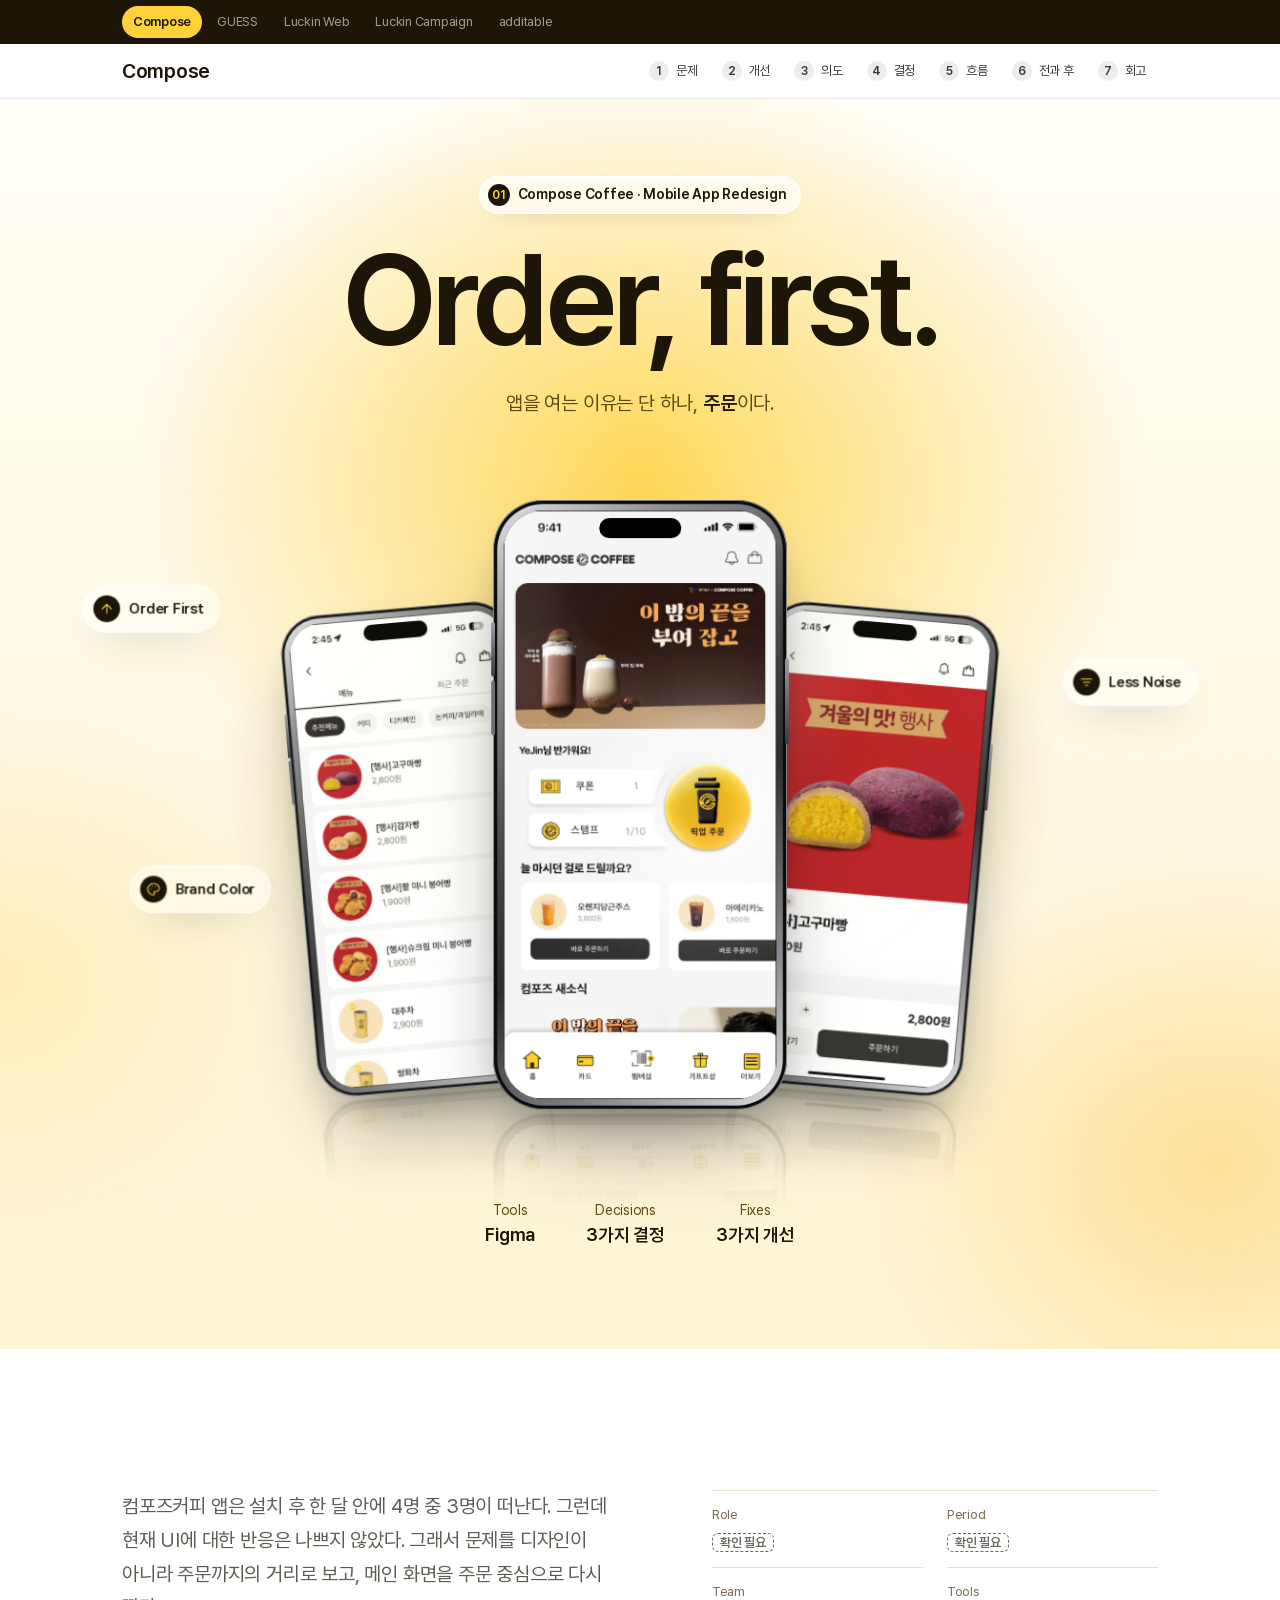
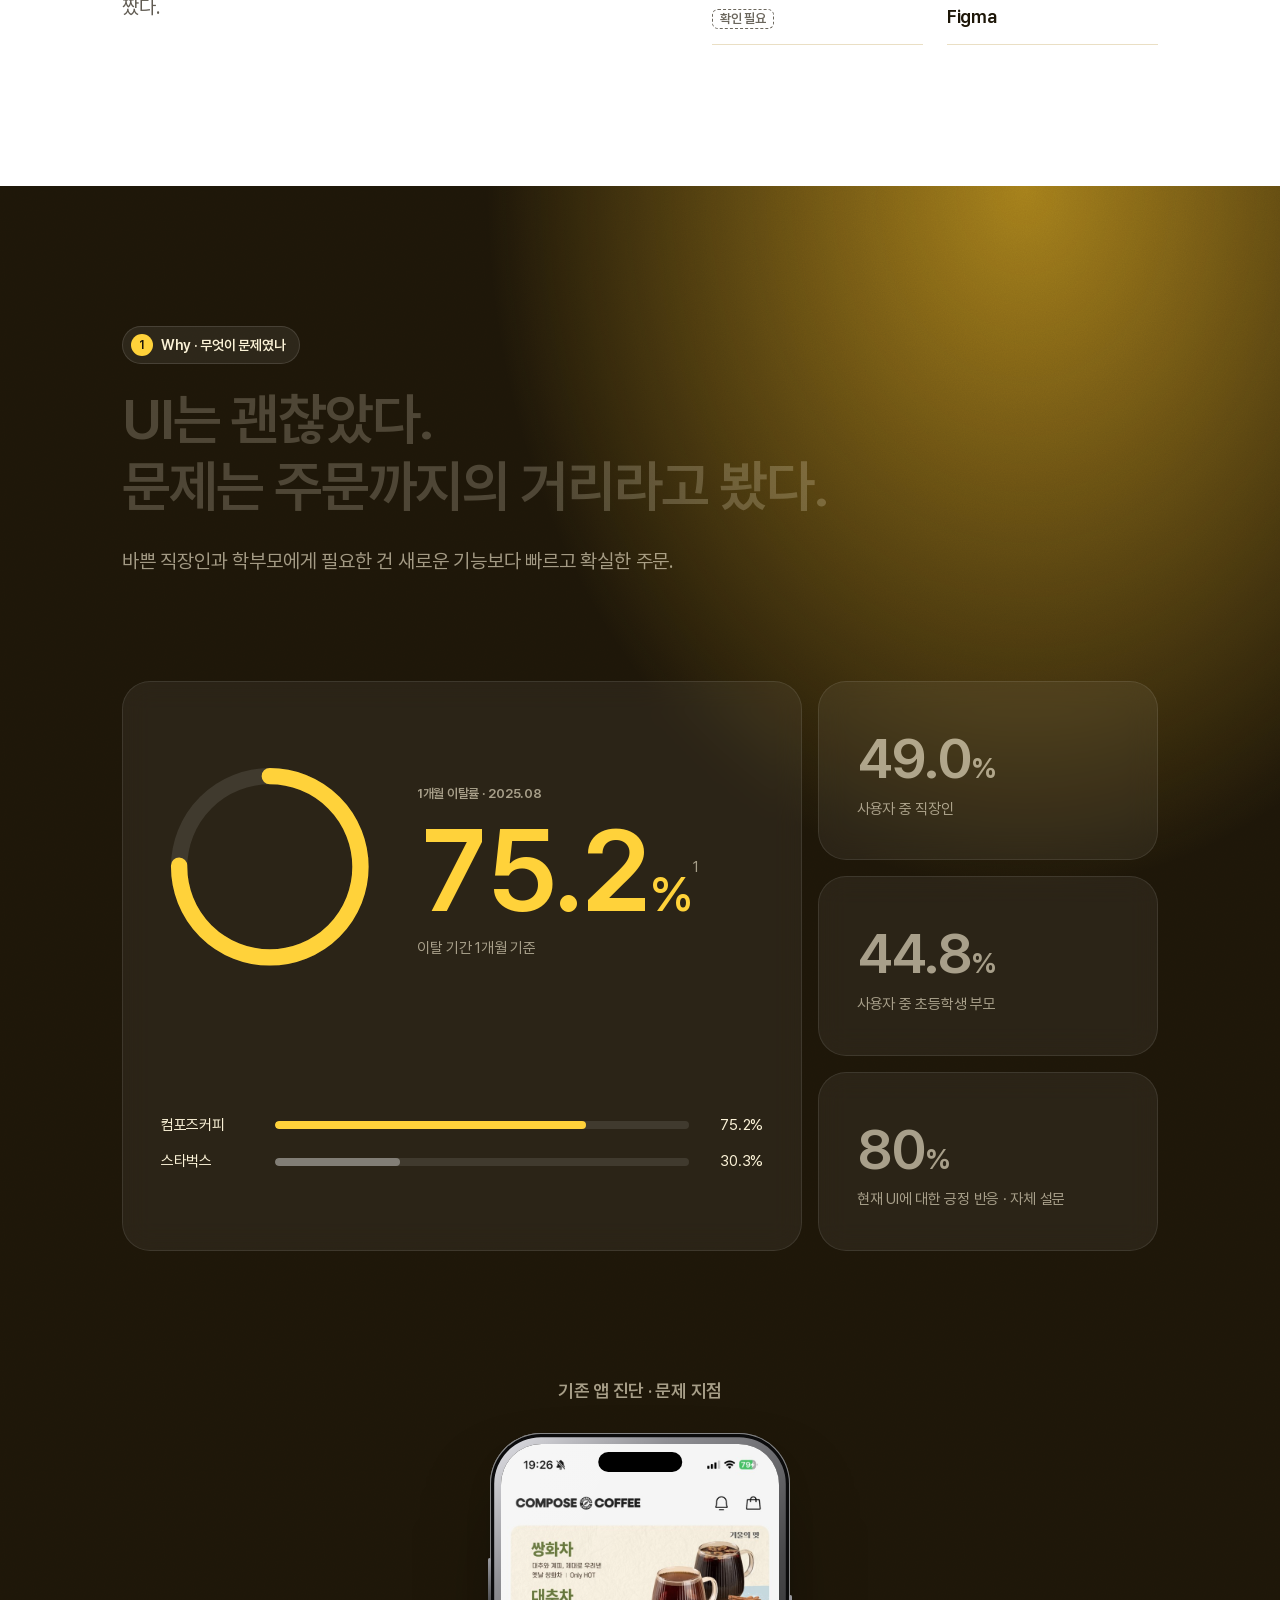
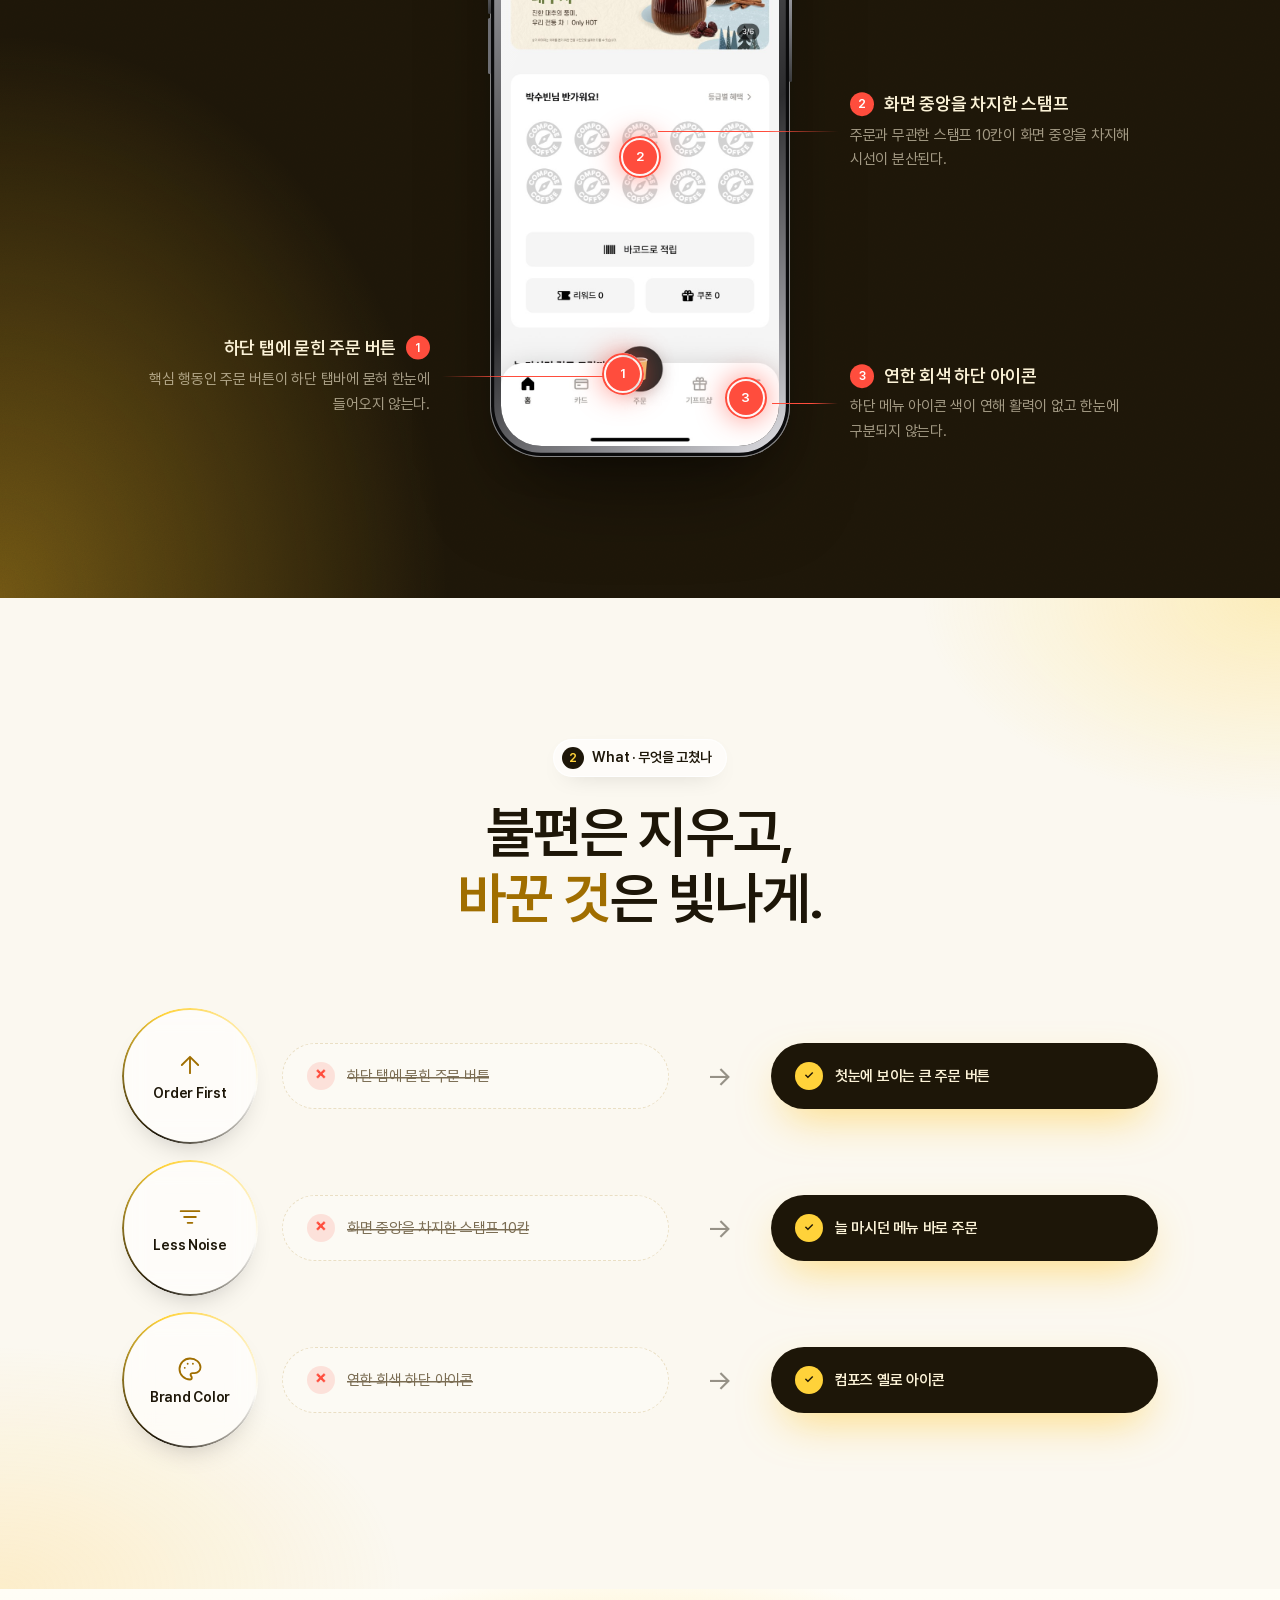
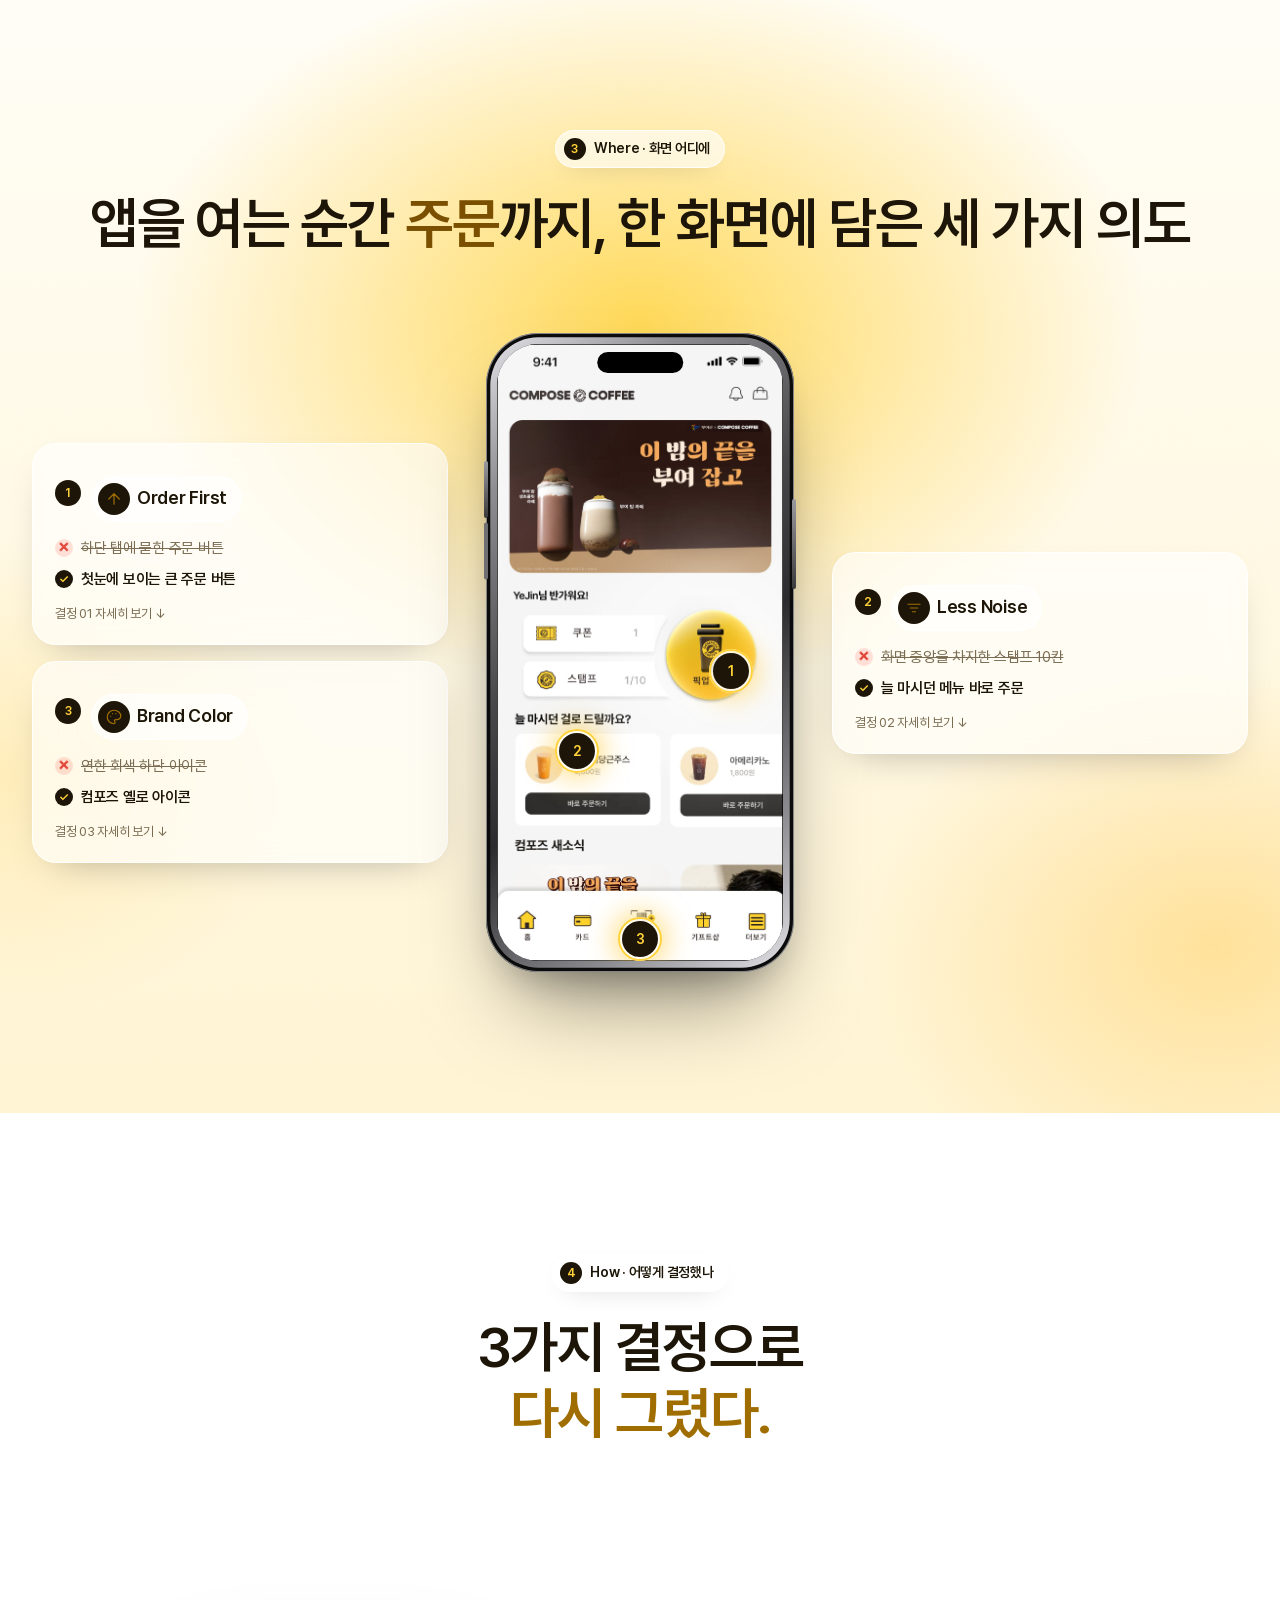
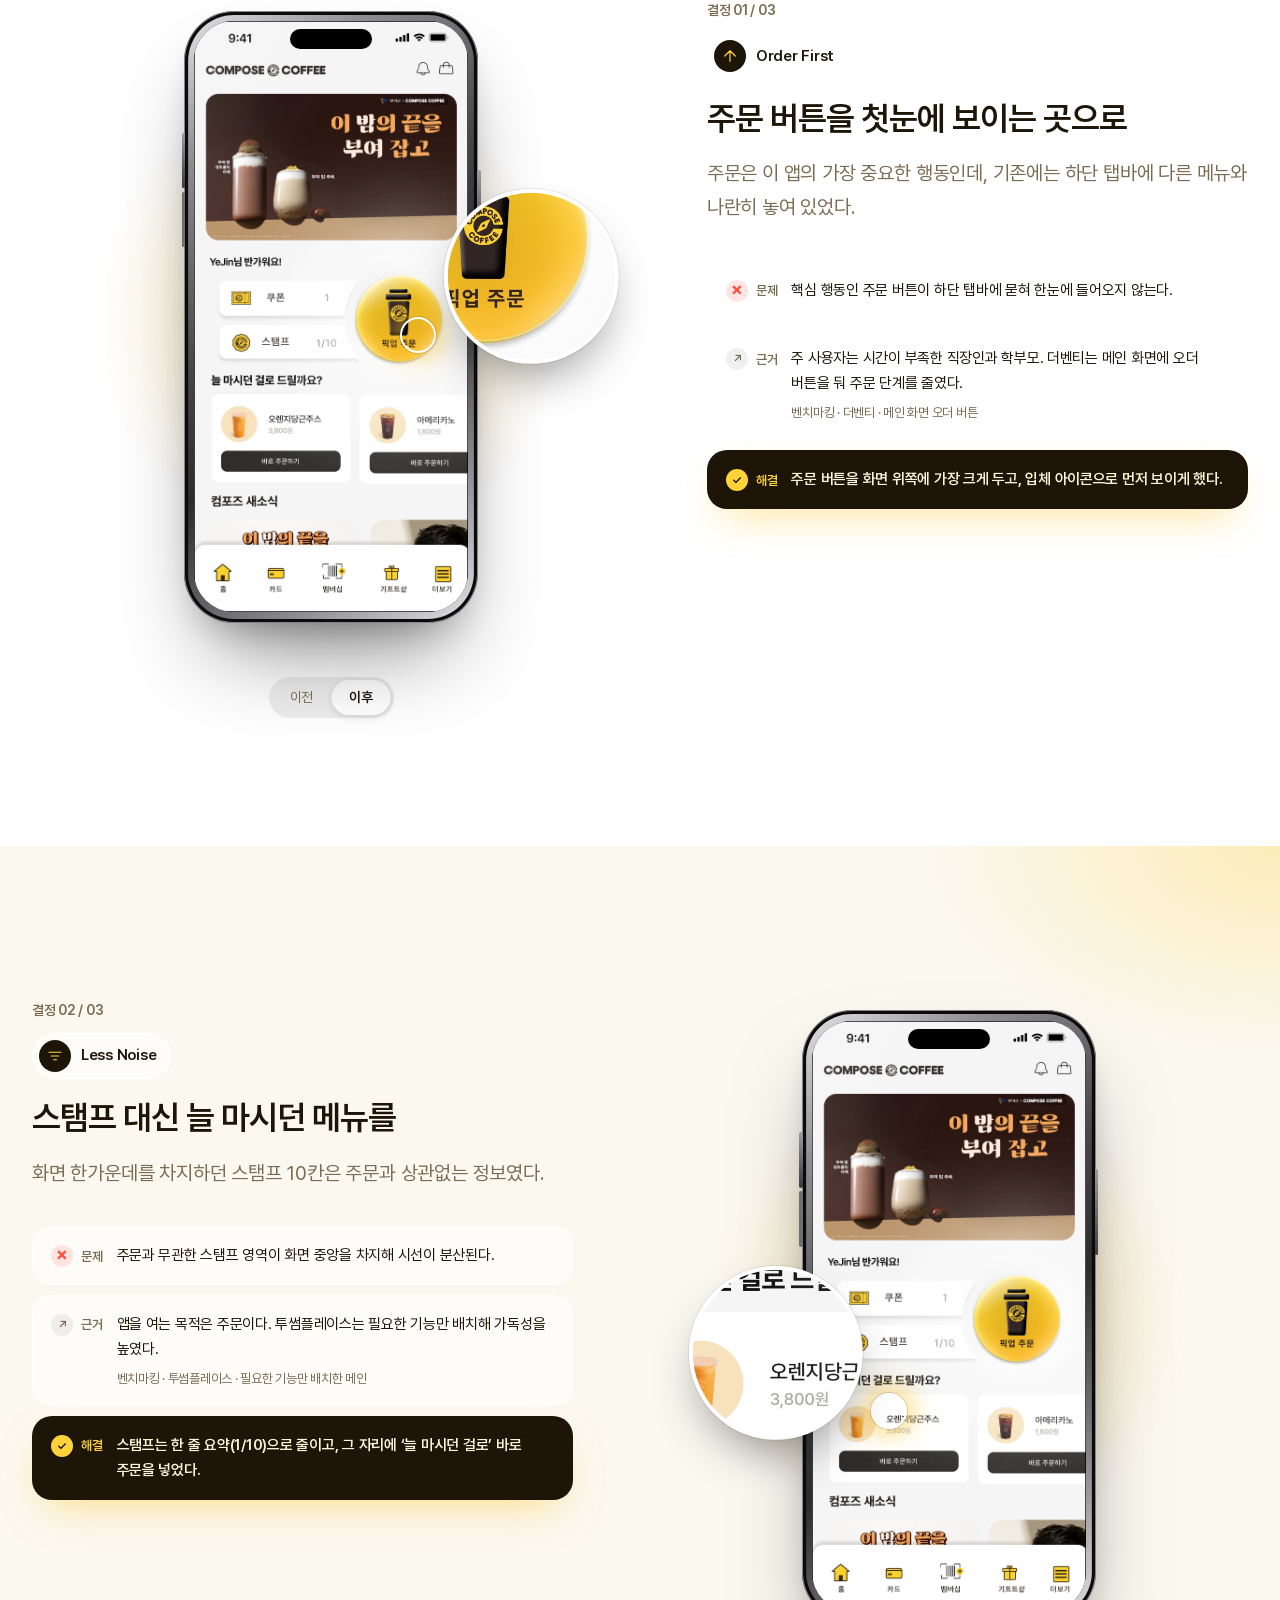
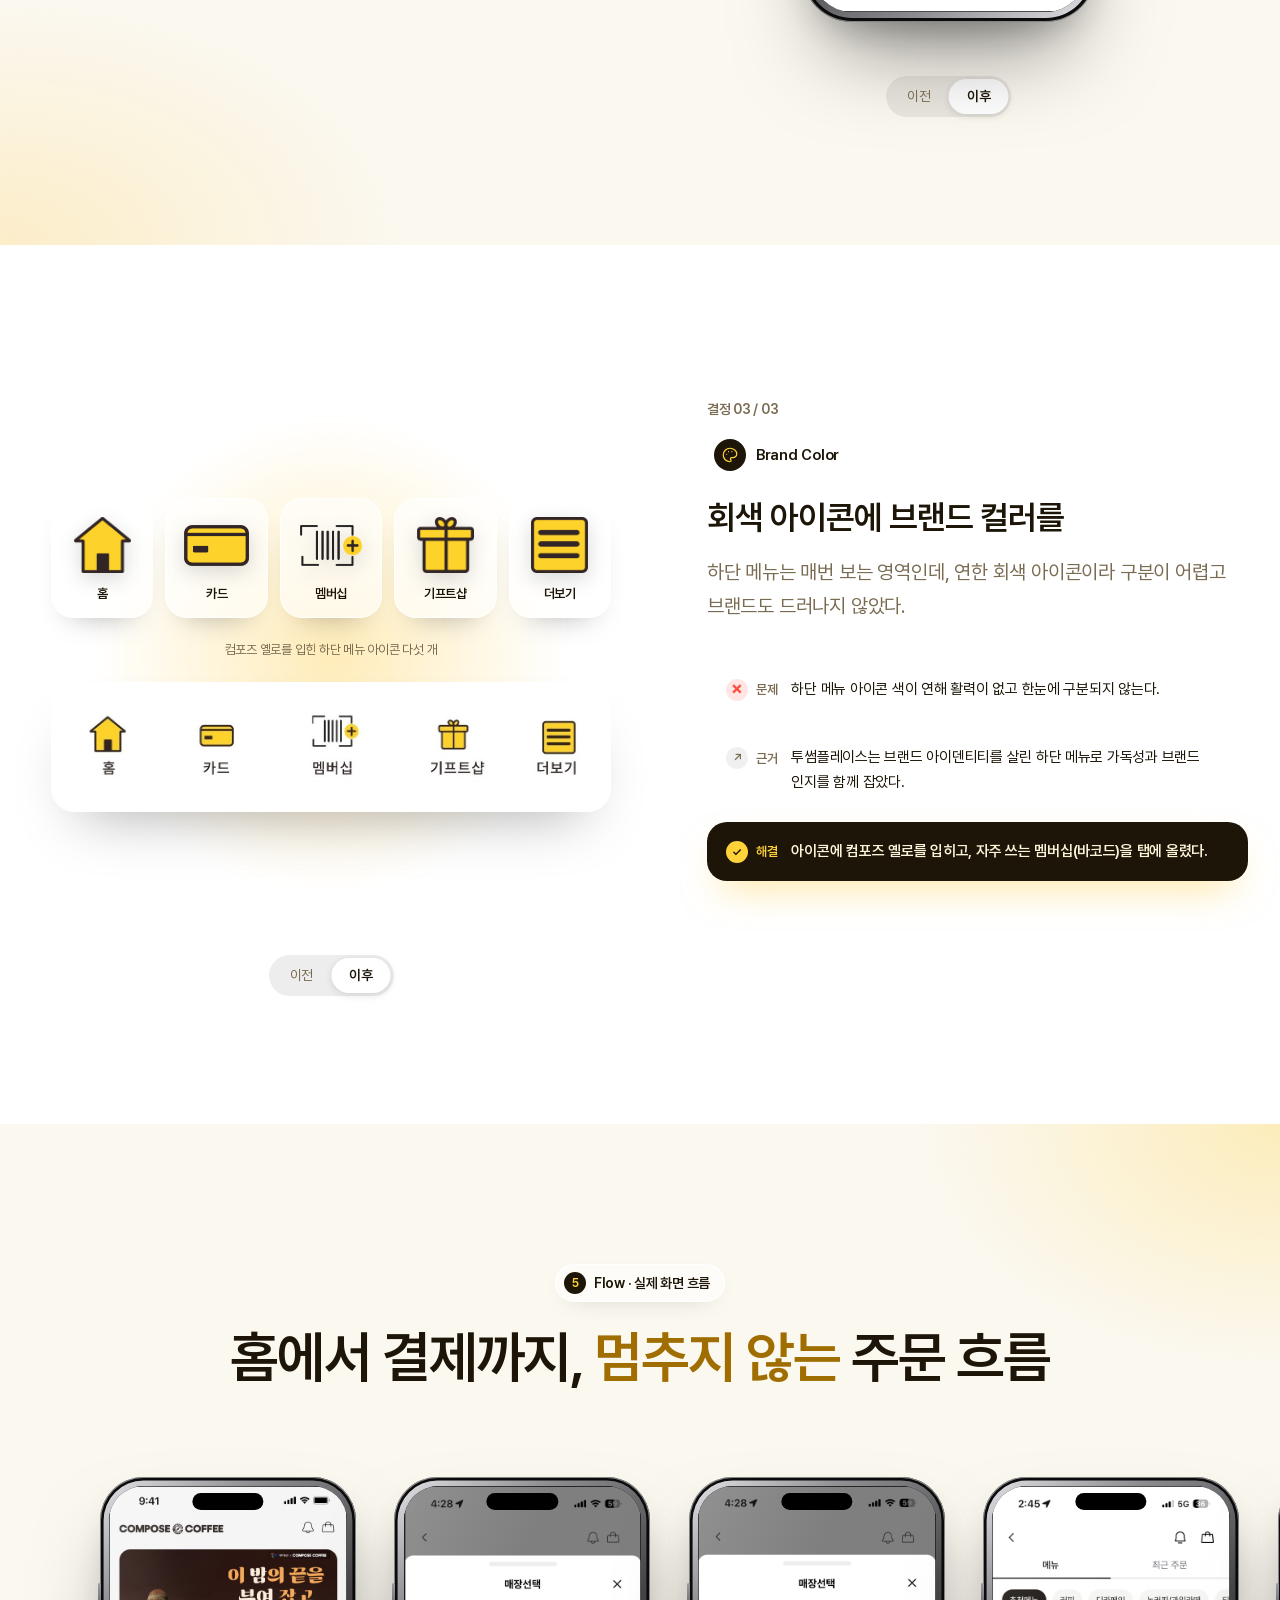
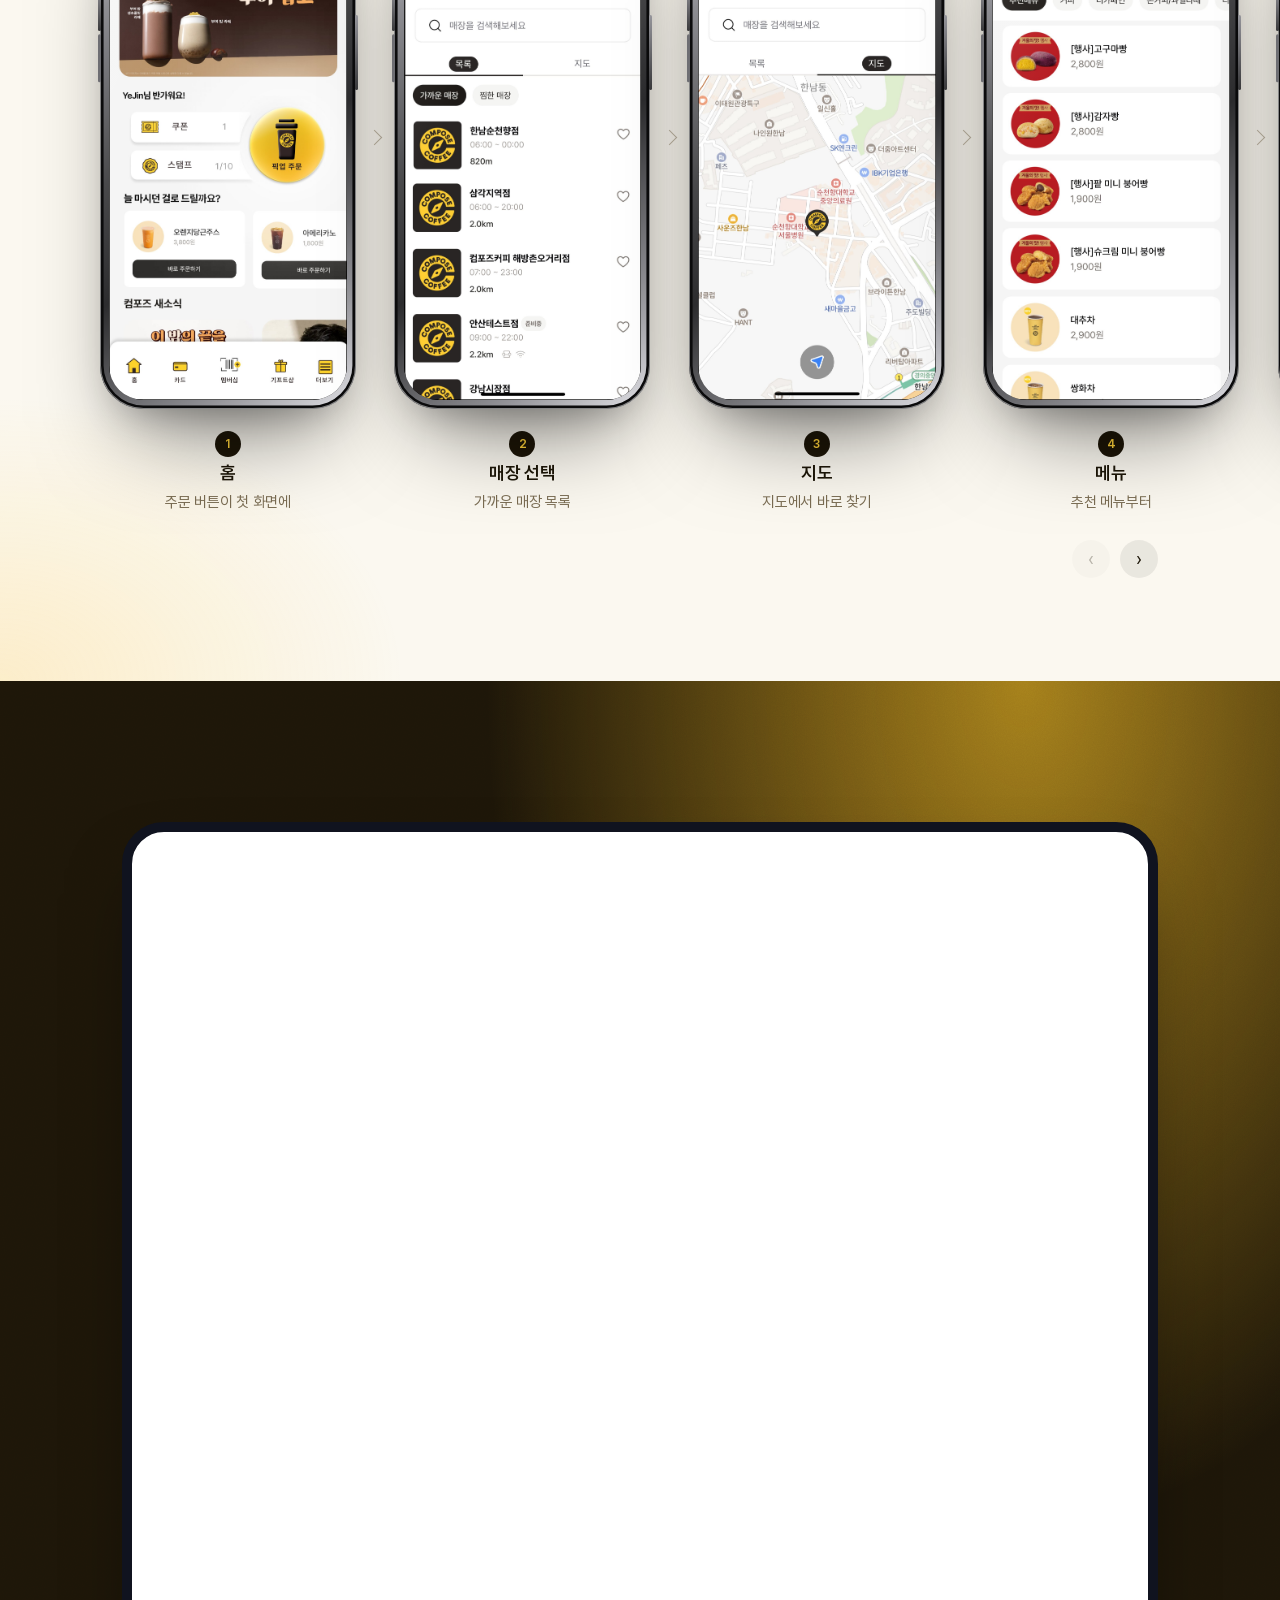
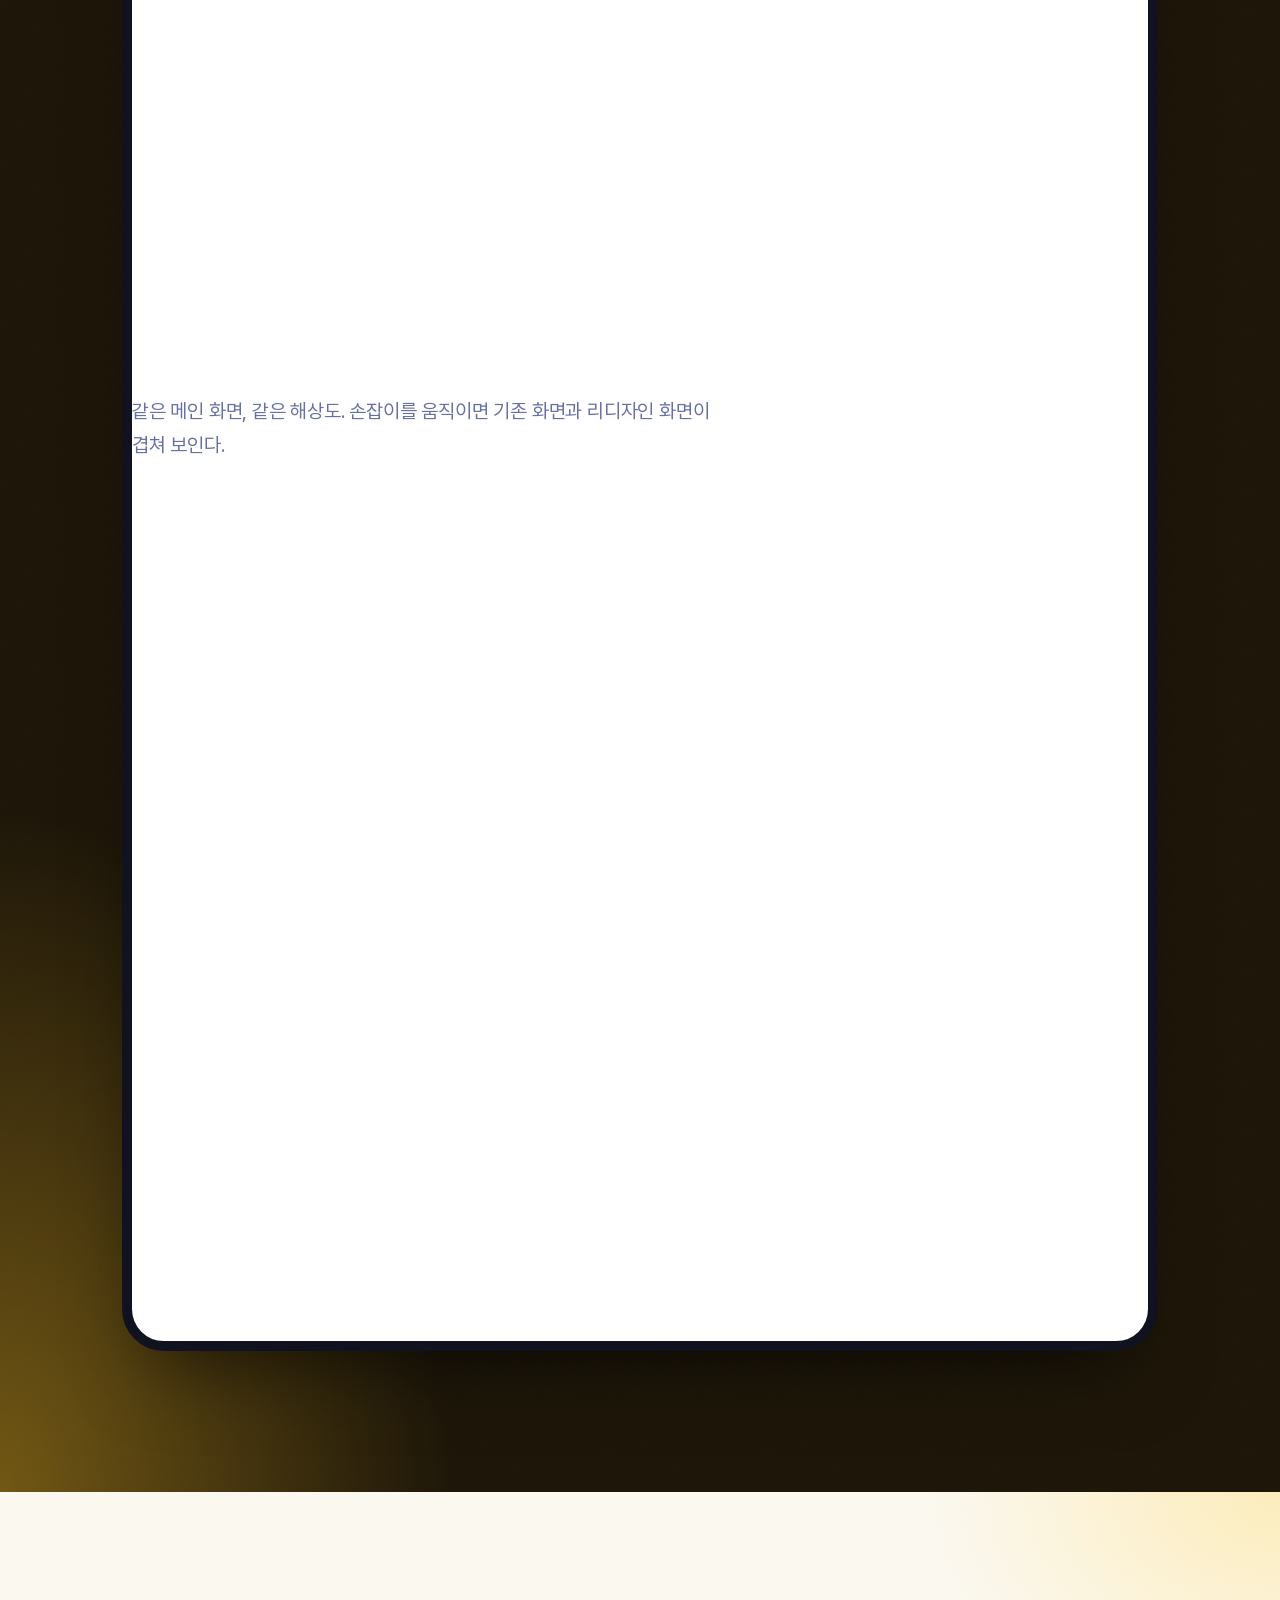
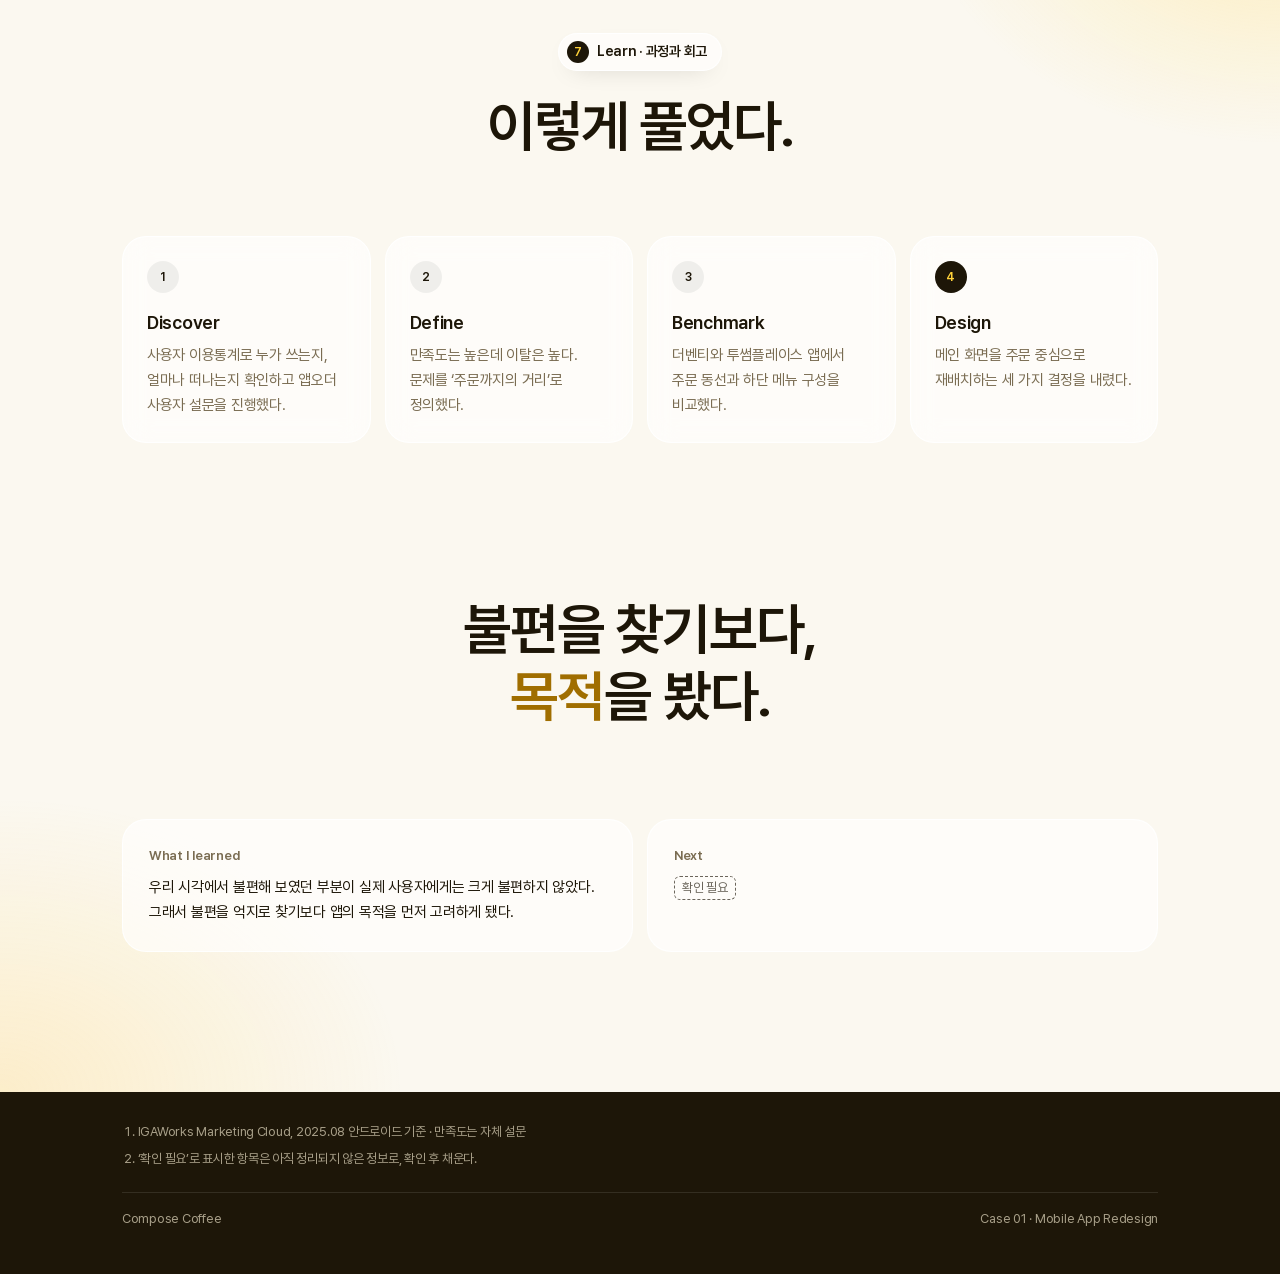
==== commit b8ff6e5c: "Luckin Campaign: making-of layout, type system, Figma source archive - New story layout for the Luck" ====
--- a/index.html
+++ b/index.html
@@ -423,7 +423,234 @@
   .proc{grid-template-columns:1fr}
   .learn2{grid-template-columns:1fr}
 }
+
+/* live site inside the hero MacBook */
+.mac .scr.live{background:#000}
+.mac .scr.live iframe{position:absolute;left:0;top:0;width:1440px;height:900px;border:0;transform:scale(var(--s,.6));transform-origin:0 0;background:#000}
+.livebar{display:flex;justify-content:center;gap:10px;flex-wrap:wrap;margin-top:clamp(28px,3vw,40px);position:relative;z-index:3}
+.livebar a{display:inline-flex;align-items:center;gap:8px;padding:11px 18px;border-radius:999px;font-size:15px;font-weight:600;text-decoration:none;color:var(--a-ink);background:var(--a-glass);border:1px solid var(--a-gline);backdrop-filter:blur(16px);-webkit-backdrop-filter:blur(16px)}
+.livebar a:first-child{background:var(--a-hi);color:#fff;border-color:transparent}
+.livebar .dot{width:8px;height:8px;border-radius:50%;background:#3dff8a;box-shadow:0 0 0 0 rgba(61,255,138,.6);animation:live 1.8s infinite}
+@keyframes live{70%{box-shadow:0 0 0 9px rgba(61,255,138,0)}100%{box-shadow:0 0 0 0 rgba(61,255,138,0)}}
+
+/* CITY — dot posters per city, flip cards */
+.why3{display:grid;grid-template-columns:repeat(3,minmax(0,1fr));gap:16px;margin-top:clamp(40px,5vw,64px)}
+.why3 div{padding:24px 22px;border-radius:22px;background:rgba(255,255,255,.06);border:1px solid rgba(255,255,255,.12)}
+.why3 .ic{width:40px;height:40px;padding:9px;border-radius:12px;background:var(--sol-hi);color:var(--sol-bg);box-sizing:border-box}
+.why3 b{display:block;font-size:19px;font-weight:600;margin:16px 0 8px}
+.why3 p{font-size:15.5px;line-height:1.65;opacity:.72}
+.cities{display:grid;grid-template-columns:repeat(3,minmax(0,1fr));gap:clamp(16px,2vw,28px);margin-top:clamp(48px,6vw,80px)}
+.city{display:flex;flex-direction:column;gap:18px}
+.cstage{position:relative;border-radius:26px;overflow:hidden;padding:clamp(22px,2.6vw,34px) clamp(30px,4vw,54px);isolation:isolate;background:#0b0d16}
+.cstage > img.place{position:absolute;inset:0;width:100%;height:100%;object-fit:cover;z-index:-2;opacity:.55;filter:saturate(.9);transform:scale(1.06);transition:transform 1.2s cubic-bezier(.2,.8,.2,1)}
+.cstage::after{content:"";position:absolute;inset:0;z-index:-1;background:radial-gradient(60% 50% at 50% 55%,color-mix(in srgb,var(--glow) 70%,transparent),transparent 70%),linear-gradient(180deg,rgba(5,7,15,.25),rgba(5,7,15,.75))}
+.city:hover .cstage > img.place{transform:scale(1)}
+.flip{position:relative;display:block;width:100%;aspect-ratio:2110/2982;perspective:1400px;border:0;padding:0;background:none;cursor:pointer}
+.flip .in{position:absolute;inset:0;transform-style:preserve-3d;transition:transform .9s cubic-bezier(.2,.8,.2,1)}
+.flip.on .in{transform:rotateY(180deg)}
+.flip img{position:absolute;inset:0;width:100%;height:100%;object-fit:contain;backface-visibility:hidden;-webkit-backface-visibility:hidden;filter:drop-shadow(0 30px 40px rgba(0,0,0,.5))}
+.flip img.bk{transform:rotateY(180deg)}
+.flip .hint{position:absolute;left:50%;bottom:-6px;transform:translate(-50%,100%);font-size:12.5px;font-weight:600;color:#fff;padding:6px 12px;border-radius:999px;background:rgba(255,255,255,.14);backdrop-filter:blur(10px);white-space:nowrap}
+.cstage{padding-bottom:clamp(54px,5vw,64px)}
+.ctxt .nm{display:flex;align-items:baseline;justify-content:space-between;gap:10px}
+.ctxt .nm b{font-size:22px;font-weight:600}
+.ctxt .nm span{font-size:13.5px;opacity:.55}
+.ctxt .lm{display:flex;flex-wrap:wrap;gap:6px;margin:12px 0}
+.ctxt .lm span{font-size:13px;padding:5px 10px;border-radius:999px;background:rgba(255,255,255,.08);border:1px solid rgba(255,255,255,.12)}
+.ctxt p{font-size:15.5px;line-height:1.65;opacity:.75}
+.ctxt .cp{display:grid;grid-template-columns:auto 1fr;gap:6px 10px;margin-top:14px;font-size:14px;line-height:1.5}
+.ctxt .cp dt{font-weight:600;color:var(--sol-hi)}
+.ctxt .cp dd{margin:0;opacity:.8}
+@media (max-width:900px){.why3,.cities{grid-template-columns:1fr}.cstage{padding-inline:18%}}
 @media (prefers-reduced-motion:reduce){*{transition:none!important;animation:none!important}.rv{opacity:1;transform:none}.reveal-text .w{color:var(--sol-ink)}}
+
+/* archive — raw sources from the working file (optional per case) */
+.arc-note{max-width:720px;margin:48px auto 0;padding:clamp(22px,4vw,36px);border-radius:22px;background:var(--b-glass,rgba(255,255,255,.66));border:1px solid var(--b-gline,#fff);font-size:16px;line-height:1.85;word-break:keep-all;text-align:left}
+.arc-note p{margin:0 0 1em}.arc-note p:last-child{margin:0}
+.arc-k{font-size:13px;font-weight:600;color:var(--b-hi);letter-spacing:.04em}
+.arc-g{margin-top:clamp(48px,6vw,72px)}
+.arc-h{display:flex;align-items:baseline;gap:12px;flex-wrap:wrap;border-bottom:1px solid var(--b-line);padding-bottom:12px}
+.arc-h b{font-size:20px;font-weight:600}.arc-h span{font-size:14px;color:var(--b-mute);flex:1;min-width:200px}
+.arc-h i{font-style:normal;font-size:13px;font-weight:600;color:var(--b-hi);font-variant-numeric:tabular-nums}
+.arc-grid{display:grid;grid-template-columns:repeat(auto-fill,minmax(180px,1fr));gap:10px;margin-top:16px}
+.arc-it{display:block;padding:0;border:1px solid var(--b-line);border-radius:10px;overflow:hidden;background:var(--b-card);cursor:zoom-in;aspect-ratio:4/3}
+.arc-it img{width:100%;height:100%;object-fit:cover;object-position:top;transition:transform .4s}
+.arc-it:hover img{transform:scale(1.04)}
+.arc-lb{position:fixed;inset:0;z-index:90;background:rgba(5,8,20,.92);display:none;overflow:auto;padding:56px 20px 20px;cursor:zoom-out}
+.arc-lb.on{display:block}.arc-lb img{display:block;margin:0 auto;max-width:min(1400px,100%);border-radius:8px}
+.arc-lb button{position:fixed;top:12px;right:12px;width:40px;height:40px;border-radius:50%;border:0;background:#fff;font-size:20px;cursor:pointer}
+@media (max-width:520px){.arc-grid{grid-template-columns:repeat(2,1fr)}}
+@media (prefers-reduced-motion:reduce){.arc-it img{transition:none}}
+
+/* ── Type system (applies to every case) ─────────────────────────
+   One family (Pretendard). Four sizes do almost all the work:
+   display · title · lead · body, plus caption. Headings 600, reading text 400. */
+:root{
+  --t-display:clamp(54px,9.4vw,140px);
+  --t-title:clamp(32px,4.4vw,60px);
+  --t-sub:clamp(24px,2.6vw,34px);
+  --t-lead:clamp(18px,1.55vw,20px);
+  --t-body:16px;
+  --t-cap:13px;
+}
+body{word-break:keep-all;letter-spacing:-.015em}
+.h2,.reveal-text,.quote{font-size:var(--t-title);line-height:1.18;letter-spacing:-.035em;font-weight:600}
+.h2.sm{font-size:var(--t-title)}
+.tcol h3{font-size:var(--t-sub);line-height:1.25;letter-spacing:-.03em}
+.hero .sub,.lead,.rnote,.tcol .body,.intro .big{font-size:var(--t-lead);line-height:1.7;font-weight:400;letter-spacing:-.01em}
+.intro .big{max-width:34em}
+.tile p,.tile .note,.pill,.icard .pf,.spec3 dd,.cl span,.xgrid span,.clist span,.steps4 p,.proc p,.learn2 p,.gal figcaption span,.board figcaption,.dtable,.bars div{font-size:15px;line-height:1.65;font-weight:400}
+.spec3 .sol dd,.pill.f{font-weight:600}
+.eyebrow{font-size:14px}
+.eyebrow i,.chips-nav button i,.pill i,.icard .no,.steps4 .n,.gal figcaption .n,.proc .n,.spec3 dt i,.icard .x::before,.icard .o::before{font-size:12px}
+.specs dt,.spec3 dt,.dtable th,.tile .lbl,.learn2 .lbl,.shift3 .k,.xm,.slider .t,.steps4 em,.icons5 figcaption,.spec3 .evn,.icons-cap,.foot{font-size:var(--t-cap)}
+.cl b,.xgrid b,.clist b,.icard .kw,.shift3 b,.steps4 b,.gal figcaption b,.proc b,.fx .kwm,.diag-t,.specs dd,.facts b{font-size:18px;font-weight:600;line-height:1.35}
+
+/* ── Story layout (a case with c.story: making-of, told in order) ── */
+.sx{position:relative}
+.sx .wrap{max-width:1080px}
+.sx-head{display:grid;gap:18px;max-width:760px;justify-items:start}
+.sx-head .h2{margin:0}
+.sx-p{display:grid;gap:1em;max-width:40em;font-size:var(--t-lead);line-height:1.8;margin-top:26px}
+.sx-p p{margin:0}
+.rN .sx-p{color:color-mix(in srgb,var(--sol-ink) 82%,transparent)}
+.rB .sx-p{color:color-mix(in srgb,var(--b-ink) 82%,transparent)}
+.sx-b{margin-top:clamp(40px,5vw,64px)}
+.sx-cap{font-size:var(--t-cap);opacity:.6;margin-top:10px;line-height:1.5}
+.sx-img{border-radius:16px;overflow:hidden;background:rgba(127,127,127,.08);border:1px solid rgba(127,127,127,.18);cursor:zoom-in;padding:0;display:block;width:100%}
+.sx-img img{width:100%;display:block}
+.sx-grid{display:grid;gap:16px}
+.sx-grid.c1{grid-template-columns:1fr}.sx-grid.c3{grid-template-columns:repeat(3,1fr)}.sx-grid.c4{grid-template-columns:repeat(4,1fr)}.sx-grid.c2{grid-template-columns:1fr 1fr}
+.sx-grid figure{margin:0}
+/* equation */
+.sx-eq{display:grid;grid-template-columns:1fr auto 1fr auto 1fr;gap:14px;align-items:stretch}
+.sx-eq .op{align-self:center;font-size:28px;opacity:.4}
+.sx-eq div.card{border-radius:20px;padding:24px;background:var(--b-glass,#fff);border:1px solid var(--b-gline,#fff)}
+.sx-eq .card:last-child{background:var(--b-hi);color:#fff;border-color:transparent}
+.sx-eq .k{font-size:var(--t-cap);opacity:.65;display:block}
+.sx-eq b{display:block;font-size:var(--t-sub);letter-spacing:-.03em;line-height:1.15;margin:10px 0 6px}
+.sx-eq span{font-size:15px}
+/* stats */
+.sx-stats{display:grid;grid-template-columns:repeat(4,1fr);gap:12px}
+.sx-stats div{border-radius:18px;padding:22px;background:rgba(255,255,255,.05);border:1px solid rgba(255,255,255,.12)}
+.sx-stats b{display:block;font-size:clamp(34px,3.6vw,48px);font-weight:600;letter-spacing:-.04em;line-height:1;color:var(--sol-hi);font-variant-numeric:tabular-nums}
+.sx-stats span{display:block;margin-top:10px;font-size:14px;line-height:1.5;opacity:.75}
+.sx-table{width:100%;border-collapse:collapse;font-size:15px}
+.sx-table th{font-size:var(--t-cap);text-align:left;font-weight:600;opacity:.6;padding:0 14px 10px}
+.sx-table td{padding:14px;border-top:1px solid rgba(127,127,127,.25)}
+.sx-table td:first-child{font-weight:600}
+.sx-tw{overflow-x:auto}
+/* copy */
+.sx-copy{display:grid;grid-template-columns:1.2fr 1fr;gap:clamp(28px,5vw,64px);align-items:center}
+.sx-copy s{display:block;font-size:var(--t-sub);opacity:.35;letter-spacing:-.03em}
+.sx-copy .main{display:block;font-size:clamp(40px,5.4vw,76px);font-weight:600;line-height:1.02;letter-spacing:-.045em;color:var(--b-hi);margin:10px 0 14px}
+.sx-copy .s2{font-size:15px;opacity:.6}
+.sx-copy p.t{font-size:var(--t-body);line-height:1.8;margin-top:22px;opacity:.85}
+/* steps */
+.sx-steps{display:grid;grid-template-columns:repeat(6,1fr);gap:10px}
+.sx-steps div{border-top:2px solid var(--sol-hi);padding-top:14px}
+.sx-steps i{font-style:normal;font-size:12px;font-weight:600;color:var(--sol-hi)}
+.sx-steps b{display:block;font-size:18px;margin:4px 0}
+.sx-steps span{display:block;font-size:14px;opacity:.7}
+.sx-steps em{display:block;font-style:normal;font-size:15px;font-weight:600;margin-top:10px}
+/* demo */
+.sx-demo{display:grid;grid-template-columns:1fr 320px;gap:clamp(28px,5vw,64px);align-items:center;border-radius:28px;padding:clamp(24px,4vw,48px);background:rgba(255,255,255,.04);border:1px solid rgba(255,255,255,.12)}
+.sx-demo h3{font-size:var(--t-sub);font-weight:600;letter-spacing:-.03em;margin:0 0 12px}
+.sx-demo p{font-size:var(--t-body);line-height:1.75;opacity:.8;margin:0}
+.ph{position:relative;aspect-ratio:9/18.5;border-radius:42px;background:#fff;border:10px solid #10131f;overflow:hidden;color:#0a1a6b;box-shadow:0 40px 80px -30px rgba(0,0,0,.6)}
+.ph .scr{position:absolute;inset:0;display:flex;flex-direction:column;align-items:center;justify-content:center;text-align:center;padding:28px;transition:opacity .5s}
+.ph .logo{position:absolute;top:22px;left:0;right:0;text-align:center;z-index:2;font-size:12px;font-weight:600;letter-spacing:.02em}
+.ph h4{font-size:30px;line-height:1.08;letter-spacing:-.04em;margin:0 0 12px;font-weight:600}
+.ph small{font-size:13px;opacity:.7}
+.ph button.cta{margin-top:26px;border:0;border-radius:999px;padding:12px 22px;background:#1f43e0;color:#fff;font:inherit;font-size:14px;font-weight:600;cursor:pointer}
+.ph button.ghost{background:transparent;color:#1f43e0;padding:8px;margin-top:8px}
+.ph .rip{position:absolute;left:50%;top:50%;width:40px;height:40px;margin:-20px;border-radius:50%;border:3px solid #2b4dff;opacity:0}
+.ph.brew .rip{animation:rip 1.8s ease-out forwards}
+.ph.brew .rip:nth-child(2){animation-delay:.25s}.ph.brew .rip:nth-child(3){animation-delay:.5s}
+.ph.brew .fill{transform:scale(1)}
+.ph .fill{position:absolute;left:50%;top:50%;width:150%;aspect-ratio:1;margin-left:-75%;margin-top:-75%;border-radius:50%;background:radial-gradient(circle,#2b4dff 0,#5b78ff 40%,#dfe6ff 70%,transparent 72%);transform:scale(0);transition:transform 1.6s cubic-bezier(.2,.7,.2,1)}
+@keyframes rip{0%{opacity:.9;transform:scale(1)}100%{opacity:0;transform:scale(9)}}
+.ph .s2,.ph .s3{opacity:0;pointer-events:none}
+.ph.brew .s1{opacity:0;pointer-events:none}.ph.brew .s2{opacity:1;color:#fff}
+.ph.done .s2{opacity:0}.ph.done .s3{opacity:1;pointer-events:auto}
+.ph .rcard{width:100%;border-radius:18px;padding:22px 18px;background:rgba(255,255,255,.85);backdrop-filter:blur(8px);border:1px solid #fff;box-shadow:0 20px 40px -20px rgba(10,26,107,.5);transform:translateY(20px) scale(.96);transition:transform .6s .1s}
+.ph.done .rcard{transform:none}
+.ph .rcard i{font-style:normal;font-size:11px;font-weight:600;color:#fff;background:#1f43e0;border-radius:6px;padding:2px 8px}
+.ph .rcard b{display:block;font-size:24px;letter-spacing:-.03em;margin:12px 0 4px}
+/* sub-chapters (AI) */
+.sx-sub{margin-top:clamp(64px,8vw,110px);padding-top:clamp(36px,4vw,48px);border-top:1px solid var(--b-line)}
+.sx-sub .no{font-size:var(--t-cap);font-weight:600;color:var(--b-hi)}
+.sx-sub h3{font-size:var(--t-sub);font-weight:600;letter-spacing:-.03em;margin:8px 0 0}
+.sx-chain{display:flex;flex-wrap:wrap;gap:8px;align-items:center;margin-top:20px}
+.sx-chain span{font-size:14px;padding:7px 14px;border-radius:999px;background:var(--b-card);border:1px solid var(--b-line)}
+.sx-chain span:first-child,.sx-chain span:last-child{background:var(--b-hi);color:#fff;border-color:transparent}
+.sx-chain i{font-style:normal;opacity:.4}
+.sx-pick{display:grid;grid-template-columns:1fr 1.25fr;gap:20px;align-items:start}
+.sx-cand{display:grid;grid-template-columns:repeat(4,1fr);gap:6px}
+.sx-cand button{padding:0;border:0;border-radius:6px;overflow:hidden;cursor:zoom-in;aspect-ratio:16/10;background:#000}
+.sx-cand img{width:100%;height:100%;object-fit:cover;opacity:.85;transition:opacity .3s}
+.sx-cand button:hover img{opacity:1}
+.sx-lbl{font-size:var(--t-cap);font-weight:600;margin-bottom:10px;display:flex;justify-content:space-between;gap:10px}
+.sx-lbl span{opacity:.55;font-weight:400}
+.sx-tabs{display:flex;gap:6px;flex-wrap:wrap;margin-top:12px}
+.sx-tabs button{font:inherit;font-size:13px;font-weight:600;padding:7px 14px;border-radius:999px;border:1px solid var(--b-line);background:var(--b-card);color:inherit;cursor:pointer}
+.sx-tabs button[aria-pressed="true"]{background:var(--b-ink);color:var(--b-bg);border-color:transparent}
+.sx-seq{display:grid;grid-template-columns:1fr auto 1fr auto 1.6fr;gap:12px;align-items:center}
+.sx-seq .ar{font-size:22px;opacity:.4}
+.sx-seq figure{margin:0}
+.sx-seq img{border-radius:12px;width:100%;aspect-ratio:3/4;object-fit:cover}
+.sx-seq figure:last-child img{aspect-ratio:auto}
+/* flips */
+.sx-flips{display:flex;gap:clamp(16px,3vw,32px);flex-wrap:wrap;justify-content:center}
+.sx-flip{width:clamp(200px,24vw,260px);aspect-ratio:1055/1491;perspective:1400px;background:none;border:0;padding:0;cursor:pointer;color:inherit}
+.sx-flip .in{position:relative;display:block;width:100%;height:100%;transition:transform .9s cubic-bezier(.2,.7,.2,1);transform-style:preserve-3d}
+.sx-flip.on .in{transform:rotateY(180deg)}
+.sx-flip img{position:absolute;inset:0;width:100%;height:100%;object-fit:cover;border-radius:14px;backface-visibility:hidden;box-shadow:0 30px 50px -28px rgba(0,0,0,.7)}
+.sx-flip img.bk{transform:rotateY(180deg)}
+.sx-flip span.n{position:absolute;left:0;right:0;bottom:-30px;font-size:13px;opacity:.6;text-align:center}
+.sx-notes{display:grid;grid-template-columns:repeat(3,1fr);gap:12px}
+.sx-notes div{border-radius:18px;padding:22px;background:rgba(255,255,255,.05);border:1px solid rgba(255,255,255,.12)}
+.sx-notes b{display:block;font-size:18px;margin-bottom:8px}
+.sx-notes p{margin:0;font-size:15px;line-height:1.7;opacity:.78}
+.sx-tall{height:620px;overflow-y:auto;border-radius:16px;border:1px solid rgba(255,255,255,.15);background:#000}
+.sx-tall img{width:100%;display:block}
+.sx-cb{display:grid;grid-template-columns:repeat(4,1fr);gap:12px;counter-reset:x}
+.sx-cb div{border-radius:18px;padding:22px;background:var(--b-card);border:1px solid var(--b-line)}
+.sx-cb i{font-style:normal;font-size:var(--t-cap);font-weight:600;color:var(--b-hi)}
+.sx-cb b{display:block;font-size:20px;margin:8px 0 6px}
+.sx-cb span{font-size:14px;opacity:.7;line-height:1.5}
+.sx-kpi{display:grid;grid-template-columns:repeat(5,1fr);gap:12px}
+.sx-kpi div{border-radius:18px;padding:22px;background:var(--b-card);border:1px solid var(--b-line)}
+.sx-kpi span{display:block;font-size:14px;opacity:.65}
+.sx-kpi b{display:block;font-size:clamp(26px,2.6vw,34px);letter-spacing:-.03em;margin-top:8px;font-variant-numeric:tabular-nums;color:var(--b-hi)}
+.sx-close{max-width:40em;margin-inline:auto;text-align:left}
+.sx-close p{font-size:var(--t-lead);line-height:1.85;margin:0 0 1em;opacity:.85}
+.sx-hero .stage{max-width:1000px;margin-inline:auto}
+.sx-hero .shot{border-radius:22px;overflow:hidden;box-shadow:0 60px 120px -40px rgba(0,0,0,.8)}
+.sx-hero .shot img{width:100%;display:block}
+@media (max-width:900px){
+  .sx-eq{grid-template-columns:1fr}.sx-eq .op{justify-self:center;transform:rotate(90deg)}
+  .sx-stats,.sx-cb{grid-template-columns:1fr 1fr}.sx-kpi{grid-template-columns:1fr 1fr}
+  .sx-copy,.sx-demo,.sx-pick{grid-template-columns:1fr}.sx-demo .ph{max-width:300px;margin-inline:auto;width:100%}
+  .sx-steps{grid-template-columns:repeat(3,1fr);row-gap:22px}
+  .sx-notes{grid-template-columns:1fr}.sx-grid.c3,.sx-grid.c2{grid-template-columns:1fr}.sx-grid.c4{grid-template-columns:1fr 1fr}
+  .sx-seq{grid-template-columns:1fr 1fr}.sx-seq .ar{display:none}.sx-seq figure:last-child{grid-column:1/-1}
+  .sx-tall{height:480px}
+}
+@media (max-width:520px){.sx-steps{grid-template-columns:1fr 1fr}.sx-cand{grid-template-columns:repeat(3,1fr)}}
+@media (prefers-reduced-motion:reduce){.sx-flip .in,.ph .fill,.ph .scr,.ph .rcard{transition:none}.ph.brew .rip{animation:none}}
+
+.sx-links{display:flex;gap:10px;justify-content:center;flex-wrap:wrap;margin-top:clamp(28px,4vw,44px);position:relative;z-index:3}
+.sx-btn{display:inline-flex;align-items:center;gap:6px;padding:12px 20px;border-radius:999px;font-size:15px;font-weight:600;text-decoration:none;background:var(--a-hi,#5d86ff);color:#06070b}
+.sx-btn.ghost{background:transparent;color:inherit;border:1px solid currentColor;opacity:.85}
+.rB .sx-btn{background:var(--b-hi);color:#fff}.rN .sx-btn{background:var(--sol-hi);color:var(--sol-bg)}
+.scr video.sx-vid{width:100%;height:100%;object-fit:cover;display:block}
+.sx-bw-h{display:grid;grid-template-columns:1fr auto;gap:8px 32px;align-items:end;margin-bottom:24px}
+.sx-bw-h h3{grid-column:1;font-size:var(--t-sub);font-weight:600;letter-spacing:-.03em;margin:0}
+.sx-bw-h p{grid-column:1;margin:0;font-size:var(--t-body);line-height:1.75;opacity:.8;max-width:40em}
+.sx-bw-h .sx-btn{grid-column:2;grid-row:1/3;align-self:center}
+.sx-cap b{font-weight:600;opacity:1}
+@media (max-width:900px){.sx-bw-h{grid-template-columns:1fr}.sx-bw-h .sx-btn{grid-column:1;grid-row:auto;justify-self:start;margin-top:8px}}
 </style>
 </head>
 <body>
@@ -448,6 +675,18 @@
 /* extra material per decision: Compose's 3D bottom-nav icons, exported from the Figma slide as transparent PNGs */
 const EXTRA = { compose: { 2: { icons: [["img/icons/nav-home.png", "홈"], ["img/icons/nav-card.png", "카드"], ["img/icons/nav-member.png", "멤버십"], ["img/icons/nav-gift.png", "기프트샵"], ["img/icons/nav-more.png", "더보기"]],
   cap: "컴포즈 옐로를 입힌 하단 메뉴 아이콘 다섯 개" } } };
+/* city cards: dot-drawn posters, one per city, each flips from the black "you're missing" side to the blue "go get" side with the QR */
+const CITY = { "luckin-campaign": {
+  title: "도시마다, <b>그 도시의 행운</b>.",
+  lead: "포스터는 도시마다 따로 그렸다. 그 도시를 가장 먼저 떠올리게 하는 랜드마크를 점으로 찍어, 포스터 속 QR과 같은 언어로 보이게 했다.",
+  why: [["qr", "QR과 같은 언어", "QR은 점(모듈)의 집합이다. 스카이라인과 네잎클로버를 하프톤 도트로 그려, QR이 광고 위에 덧붙인 코드가 아니라 그림의 일부처럼 녹아들게 했다."],
+        ["globe", "도시의 얼굴", "상하이 · 싱가포르 · 뉴욕, 그 도시 사람이 바로 알아보는 랜드마크를 골랐다. ‘Hey Shanghai’처럼 도시 이름을 직접 불러 내 도시의 행운이라는 느낌을 줬다."],
+        ["layers", "두 장의 얼굴", "검은 앞면은 ‘You’re missing your luck’으로 FOMO를, 파란 뒷면은 ‘Go get ur luck’과 QR로 행동을 건넨다. 웹에서는 드래그해서 뒤집는다."]],
+  items: [
+    { k: "sh", name: "Shanghai", sub: "China", lm: ["동방명주", "상하이 타워", "루자쭈이 스카이라인"], text: "루이싱이 시작된 도시. 동방명주를 중심으로 한 푸둥 스카이라인과 강물에 비친 반영을 도트로 그렸다.", f: "Hey Shanghai, You’re missing your luck", b: "Go get ur luck · No.1 Coffee Brand in China" },
+    { k: "sg", name: "Singapore", sub: "Southeast Asia", lm: ["마리나 베이 샌즈", "머라이언", "아트사이언스 뮤지엄", "싱가포르 플라이어"], text: "해외 확장의 첫 무대. 마리나 베이의 대표 건축과 머라이언을 한 화면에 모아, 물가 도시의 빛을 점으로 표현했다.", f: "Hey Singapore, You’re missing your luck", b: "Go get ur luck · Luck in every sip" },
+    { k: "ny", name: "New York", sub: "USA", lm: ["자유의 여신상", "엠파이어 스테이트", "원 월드 트레이드 센터", "브루클린 브리지"], text: "2025년 미국 첫 매장이 열린 도시. 자유의 여신상과 맨해튼 스카이라인, 브루클린 브리지로 뉴욕의 첫 행운을 그렸다.", f: "New York Runs on Luck", b: "Go get ur luck · Scan for your luck" }
+  ] } };
 const $ = (s, el = document) => el.querySelector(s);
 const todo = '<span class="todo">확인 필요</span>';
 const pad = n => String(n).padStart(2, "0");
@@ -470,6 +709,7 @@
 function render(key) {
   const c = CASES[key], fx = FX[key], jn = JOURNEY[key], root = document.documentElement.style;
   Object.entries({ ...THEMES[key], ...ATM[key] }).forEach(([k, v]) => root.setProperty("--" + k, v));
+  if (c.story) return renderStory(key, c);
   const chapters = [], notes = [];
   const fn = t => { notes.push(t); return `<sup class="fn">${notes.length}</sup>`; };
   const eb = (n, t) => `<p class="eyebrow rv"><i>${n}</i>${t}</p>`;
@@ -481,6 +721,7 @@
     const [l, r] = LINE[key] || [jn.items[1][0], jn.items[jn.items.length - 1][0]];
     stage = `<div class="lineup">${phone(l, "흐름 화면", "side l reflect")}${phone(fx.intent.src, h.alt, "main reflect")}${phone(r, "흐름 화면", "side r reflect")}</div>`;
   } else if (h.kind === "web") stage = `<div class="reflect">${mac(h.src, h.alt)}</div>`;
+  else if (h.site) stage = `<div class="mac"><div class="lid"><div class="scr live" id="live"><iframe src="${h.site}" title="${c.meta[1]} 프로모션 사이트" loading="lazy"></iframe></div></div><div class="base"></div></div>`;
   else stage = disp(h.src, h.alt);
   const chips = `<div class="chips" aria-hidden="true">${fx.fixes.slice(0, 4).map(([icon, kw], i) => `<span class="fchip c${i}">${ic(icon)}${kw}</span>`).join("")}</div>`;
   const tools = (c.facts.find(f => f[0] === "Tools") || [])[1];
@@ -489,6 +730,7 @@
     <h1>${c.titleLines.join(" ")}</h1>
     <p class="sub">${c.statement}</p>
     <div class="stage" id="stage">${stage}${chips}</div>
+    ${h.siteLinks ? `<div class="livebar">${h.siteLinks.map(([u, t], i) => `<a href="${u}" target="_blank" rel="noopener">${i ? "" : '<span class="dot"></span>'}${t} ↗</a>`).join("")}</div>` : ""}
     <div class="facts"><span>Tools<b>${tools || "—"}</b></span><span>Decisions<b>${c.decisions.length}가지 결정</b></span><span>Fixes<b>${fx.fixes.length}가지 개선</b></span></div>
   </div></section>`;
 
@@ -572,6 +814,19 @@
     </div></div></article>`; }).join("");
   const sHow = `<section class="room rW center" id="s-how" style="padding-bottom:0"><div class="wrap">${eb(4, "How · 어떻게 결정했나")}<h2 class="h2 rv">${c.decisions.length}가지 결정으로<br><b>다시 그렸다.</b></h2></div></section><div id="chaps">${chaps}</div>`;
 
+  /* CITY — per-city dot posters (campaign only) */
+  let sCity = "";
+  const ct = CITY[key];
+  if (ct) {
+    chapters.push(["s-city", "CITY", "도시 카드"]);
+    sCity = `<section class="room rN" id="s-city"><div class="wrap wide"><div class="center">${eb(chapters.length, "City · 도시 카드")}<h2 class="h2 rv">${ct.title}</h2><p class="lead rv">${ct.lead}</p></div>
+      <div class="cities">${ct.items.map(it => `<div class="city rv"><div class="cstage"><img class="place" src="img/city/${it.k}-place.jpg" alt="" loading="lazy">
+        <button class="flip" aria-label="${it.name} 카드 뒤집기"><span class="in"><img class="fr" src="img/city/${it.k}-front.webp" alt="${it.name} 앞면 · ${it.f}" loading="lazy"><img class="bk" src="img/city/${it.k}-back.webp" alt="${it.name} 뒷면 · ${it.b}" loading="lazy"></span><span class="hint">눌러서 뒤집기 ↻</span></button></div>
+        <div class="ctxt"><div class="nm"><b>${it.name}</b><span>${it.sub}</span></div><div class="lm">${it.lm.map(l => `<span>${l}</span>`).join("")}</div><p>${it.text}</p>
+        <dl class="cp"><dt>앞면</dt><dd>${it.f}</dd><dt>뒷면</dt><dd>${it.b}</dd></dl></div></div>`).join("")}</div>
+      <div class="why3">${ct.why.map(([i, t, p]) => `<div class="rv">${ic(i)}<b>${t}</b><p>${p}</p></div>`).join("")}</div></div></section>`;
+  }
+
   /* 5 FLOW — real screens */
   let sFlow = "";
   if (jn || c.flow) {
@@ -579,7 +834,7 @@
     const steps = c.flow ? `<div class="steps4 rv" style="--n:${c.flow.steps.length}">${c.flow.steps.map(([a, b, p], i) => `<div><span class="n">${i + 1}</span><b>${a}</b><em>${b}</em><p>${p}</p></div>`).join("")}</div>` : "";
     const items = jn ? jn.items.map(([src, t, p], i) => `<figure>${jn.kind === "phones" ? phone(src, t) : disp(src, t)}<figcaption><span class="n">${i + 1}</span><b>${t}</b><span>${p}</span></figcaption></figure>`).join("") +
       (jn.extra ? jn.extra.items.map(([src, t, p]) => `<figure class="plus">${phone(src, t)}<figcaption><span class="n">+</span><b>${t}</b><span>${p}</span></figcaption></figure>`).join("") : "") : "";
-    sFlow = `<section class="room rB" id="s-flow" style="padding-bottom:clamp(64px,8vw,110px)"><div class="wrap"><div class="center">${eb(5, "Flow · 실제 화면 흐름")}<h2 class="h2 sm rv">${jn ? jn.title : c.flow.title}</h2></div>${steps}</div>
+    sFlow = `<section class="room rB" id="s-flow" style="padding-bottom:clamp(64px,8vw,110px)"><div class="wrap"><div class="center">${eb(chapters.length, "Flow · 실제 화면 흐름")}<h2 class="h2 sm rv">${jn ? jn.title : c.flow.title}</h2></div>${steps}</div>
       ${items ? `<div class="gal" id="gal">${items}</div><div class="wrap"><div class="gal-ctl"><button class="paddle" id="gp" aria-label="이전">‹</button><button class="paddle" id="gn" aria-label="다음">›</button></div>
       ${jn && jn.wide ? `<figure class="board rv"><img src="${jn.wide[0]}" alt="와이어플로우"><figcaption>${jn.wide[1]}</figcaption></figure>` : ""}</div>` : ""}</section>`;
   }
@@ -592,7 +847,7 @@
     const inner = `<span class="t" style="left:8%">이전</span><span class="t" style="right:8%">이후</span><span class="handle" aria-hidden="true"></span>`;
     const dev2 = cp.kind === "phone" ? phone(cp.after, "리디자인", "", cp.before, inner) : mac(cp.after, "리디자인", cp.before, inner);
     sRes = `<section class="room rN" id="s-res"><div class="wrap"><div class="cmpg${cp.kind === "phone" ? " ph" : ""}">
-      <div>${eb(6, "Result · 전과 후")}<h2 class="h2 sm rv">${cp.title}</h2><p class="lead rv">${cp.note}</p></div>
+      <div>${eb(chapters.length, "Result · 전과 후")}<h2 class="h2 sm rv">${cp.title}</h2><p class="lead rv">${cp.note}</p></div>
       <div class="rv"><div class="slider" id="slider" style="--pos:50%">${dev2}</div><input class="range" id="range" type="range" min="0" max="100" value="50" aria-label="이전과 이후 비교 위치"></div></div></div></section>`;
   }
 
@@ -607,10 +862,102 @@
   if (c.reflection.learnings.some(l => /기대|Expected/.test(l[0]))) notes.push("기대 효과는 실제 출시 결과가 아니라 기획 단계에서 세운 목표다.");
   const foot = `<footer class="foot"><div class="wrap"><ol>${notes.map(n => `<li>${n}</li>`).join("")}</ol><div class="bc"><span>${c.meta[1]}</span><span>${c.meta[2]} · ${c.meta[0]}</span></div></div></footer>`;
 
-  $("#view").innerHTML = hero + ov + sWhy + sWhat + sWhere + sHow + sFlow + sRes + sLearn + foot;
+  $("#view").innerHTML = hero + ov + sWhy + sWhat + sWhere + sHow + sCity + sFlow + sRes + sLearn + foot;
   $("#lt").textContent = c.tab;
   $("#lsec").innerHTML = chapters.map(([id, k, t], i) => `<button data-go="${id}"><i>${i + 1}</i>${t}</button>`).join("");
   wire(chapters);
+  document.querySelectorAll("#view .flip").forEach(b => b.addEventListener("click", () => b.classList.toggle("on")));
+  const live = $("#live");
+  if (live) { const fit = () => live.style.setProperty("--s", live.clientWidth / 1440); fit(); new ResizeObserver(fit).observe(live); }
+}
+
+/* STORY — a case told as a making-of, in the order it was made (used when a case has c.story) */
+function renderStory(key, c) {
+  const s = c.story, chapters = [];
+  const eb = (n, t) => `<p class="eyebrow rv"><i>${n}</i>${t}</p>`;
+  const P = ps => `<div class="sx-p rv">${ps.map(p => `<p>${p}</p>`).join("")}</div>`;
+  const zimg = (src, alt) => `<button type="button" class="sx-img" data-src="${src}" aria-label="${strip(alt)} 크게 보기"><img src="${src}" alt="${strip(alt)}" loading="lazy"></button>`;
+  const fig = (src, cap) => `<figure>${zimg(src, cap)}${cap ? `<figcaption class="sx-cap">${cap}</figcaption>` : ""}</figure>`;
+  const chain = a => `<div class="sx-chain rv">${a.map(x => `<span>${x}</span>`).join("<i>→</i>")}</div>`;
+  const B = {
+    equation: b => `<div class="sx-eq rv">${b.items.map(([k, v, n], i) => `${i ? `<span class="op" aria-hidden="true">${i === 1 ? "+" : "="}</span>` : ""}<div class="card"><span class="k">${n}</span><b>${k}</b><span>${v}</span></div>`).join("")}</div>`,
+    stats: b => `<div class="sx-stats rv">${b.items.map(([v, l]) => `<div><b>${v}</b><span>${l}</span></div>`).join("")}</div>${b.source ? `<p class="sx-cap">${b.source}</p>` : ""}`,
+    text: b => P(b.paras),
+    table: b => `<div class="sx-tw rv"><table class="sx-table"><thead><tr>${b.head.map(h => `<th>${h}</th>`).join("")}</tr></thead><tbody>${b.rows.map(r => `<tr>${r.map(d => `<td>${d}</td>`).join("")}</tr>`).join("")}</tbody></table></div>`,
+    images: b => `<div class="sx-grid c${b.cols} rv">${b.items.map(([src, cap]) => fig(src, cap)).join("")}</div>`,
+    copy: b => `<div class="sx-copy rv"><div><s>${b.strike}</s><span class="main">${b.main}</span><span class="s2">${b.sub}</span><p class="t">${b.text}</p></div>${fig(b.img, "QR 포스터 시안")}</div>`,
+    steps: b => `<div class="sx-steps rv">${b.items.map(([e, k, f], i) => `<div><i>${pad(i + 1)} ${e}</i><b>${k}</b><em>${f}</em></div>`).join("")}</div>`,
+    demo: b => `<div class="sx-demo rv"><div><h3>${b.title}</h3><p>${b.text}</p></div>
+      <div class="ph" id="ph" data-r='${JSON.stringify(b.rewards).replace(/'/g, "&#39;")}'><span class="fill"></span><span class="rip"></span><span class="rip"></span><span class="rip"></span>
+        <span class="logo">luckin coffee</span>
+        <div class="scr s1"><h4>You’re missing<br>your luck.</h4><small>Tap to brew it.</small><button type="button" class="cta" id="phGo">Brew My Luck</button></div>
+        <div class="scr s2" aria-live="polite"><h4>Brewing<br>your luck…</h4></div>
+        <div class="scr s3"><div class="rcard"><i>LUCK UNLOCKED</i><b id="phR">Free Size Up</b><small id="phS">Any drink, any size</small></div><button type="button" class="cta">Claim in the Luckin app</button><button type="button" class="cta ghost" id="phAgain">다시 브루잉하기</button></div>
+      </div></div>`,
+    sub: b => `<div class="sx-sub"><p class="no rv">${b.no}</p><h3 class="rv">${b.title}</h3>${chain(b.chain)}${P(b.paras)}<div class="sx-b">${
+      b.candidates ? `<div class="sx-pick rv"><div><p class="sx-lbl">생성한 매장 후보 <span>일부</span></p><div class="sx-cand">${b.candidates.map(n => `<button type="button" class="arc-it" data-src="img/arch/${n}.jpg" aria-label="생성 후보 크게 보기"><img src="img/arch/${n}.jpg" alt="ChatGPT로 생성한 매장 후보" loading="lazy"></button>`).join("")}</div></div>
+        <div><p class="sx-lbl">고르고 보정해서 웹에 적용한 사진 <span>도시를 눌러 보세요</span></p>${zimg(b.cities[0][1], b.cities[0][0])}<div class="sx-tabs" role="group" aria-label="도시 선택">${b.cities.map(([n, src], i) => `<button type="button" data-city="${src}" aria-pressed="${i ? "false" : "true"}">${n}</button>`).join("")}</div></div></div>
+        ${b.extra ? `<div class="sx-b"><p class="sx-lbl">${b.extra.title}</p><div class="sx-grid c3">${b.extra.items.map(src => fig(src, "")).join("")}</div></div>` : ""}` : ""
+    }${b.posters ? `<div class="sx-grid c4 rv">${b.posters.map(src => fig(src, "")).join("")}</div>` : ""
+    }${b.seq ? `<div class="sx-seq rv">${b.seq.map(([src, cap], i) => `${i ? `<span class="ar" aria-hidden="true">→</span>` : ""}${fig(src, cap)}`).join("")}</div>
+      <div class="sx-b"><p class="sx-lbl">모바일 QR 웹 스토리보드</p><div class="sx-grid c4 rv">${b.story.map(([src, cap]) => fig(src, cap)).join("")}</div></div>` : ""}</div></div>`,
+    flips: b => `<div class="sx-flips rv">${b.items.map(([f, k, n]) => `<button type="button" class="sx-flip" aria-pressed="false" aria-label="${n} 카드 뒤집기"><span class="in"><img src="${f}" alt="${n} 다크 카드"><img class="bk" src="${k}" alt="${n} 라이트 카드"></span><span class="n">${n}</span></button>`).join("")}</div><p class="sx-cap" style="text-align:center;margin-top:44px">${b.text}</p>`,
+    notes: b => `<div class="sx-notes rv">${b.items.map(([k, p]) => `<div><b>${k}</b><p>${p}</p></div>`).join("")}</div>`,
+    tall2: b => `<div class="sx-grid c2 rv">${b.items.map(([src, cap]) => `<figure><p class="sx-lbl">${cap} <span>스크롤해서 보기</span></p><div class="sx-tall" tabindex="0" aria-label="${cap}"><img src="${src}" alt="${cap}" loading="lazy"></div></figure>`).join("")}</div>`,
+    chainbig: b => `<div class="sx-cb rv">${b.items.map(([n, k, p]) => `<div><i>${n}</i><b>${k}</b><span>${p}</span></div>`).join("")}</div>`,
+    brewweb: b => `<div class="sx-bw rv"><div class="sx-bw-h"><h3>${b.title}</h3><p>${b.text}</p><a class="sx-btn" href="${b.link[1]}" target="_blank" rel="noopener">${b.link[0]} ↗</a></div><div class="sx-grid c3">${b.items.map(([src, k, cap]) => `<figure>${zimg(src, k)}<figcaption class="sx-cap"><b>${k}</b> ${cap}</figcaption></figure>`).join("")}</div></div>`,
+    site: b => `<div class="sx-bw rv"><div class="sx-bw-h"><h3>${b.title}</h3><p>${b.text}</p><a class="sx-btn" href="${b.link[1]}" target="_blank" rel="noopener">${b.link[0]} ↗</a></div><div class="sx-grid c2">${b.items.map(([src, cap]) => fig(src, cap)).join("")}</div></div>`,
+    kpi: b => `<div class="sx-kpi rv">${b.items.map(([k, v]) => `<div><span>${k}</span><b>${v}</b></div>`).join("")}</div>`
+  };
+
+  const hero = `<section class="room rA hero sx-hero" id="s-top"><div class="wrap wide">
+    <p class="eyebrow"><i>${c.meta[2].replace(/\D/g, "")}</i>${c.meta[1]} · ${c.meta[0]}</p>
+    <h1>${c.titleLines.join(" ")}</h1>
+    <p class="sub">${s.sub}</p>
+    <div class="stage">${c.hero.site ? `<div class="mac"><div class="lid"><div class="scr live" id="live"><iframe src="${c.hero.site}" title="${c.meta[1]} 캠페인 웹사이트" loading="lazy"></iframe></div></div><div class="base"></div></div></div>` : `<div class="reflect"><div class="mac"><div class="lid"><div class="scr">${s.heroVideo ? `<video class="a sx-vid" src="${s.heroVideo}" poster="${s.heroImg}" autoplay muted loop playsinline preload="metadata" aria-label="캠페인 웹사이트 히어로 영상"></video>` : `<img class="a" src="${s.heroImg}" alt="캠페인 웹사이트 메인 화면">`}</div></div><div class="base"></div></div></div></div>`}
+    ${s.links ? `<div class="sx-links">${s.links.map(([k, u], i) => `<a class="sx-btn${i ? " ghost" : ""}" href="${u}" target="_blank" rel="noopener">${k} ↗</a>`).join("")}</div>` : ""}
+    <div class="facts">${s.facts.map(([k, v]) => `<span>${k}<b>${v}</b></span>`).join("")}</div></div></section>`;
+
+  const body = s.sections.map((x, i) => {
+    chapters.push([x.id, x.nav.toUpperCase(), x.nav]);
+    return `<section class="room ${x.room} sx" id="${x.id}"><div class="wrap"><div class="sx-head">${eb(pad(i + 1), x.eyebrow)}<h2 class="h2 rv">${x.title}</h2></div>${P(x.paras)}${(x.blocks || []).map(b => `<div class="sx-b">${B[b.type](b)}</div>`).join("")}</div></section>`;
+  }).join("");
+
+  let arc = "";
+  const ar = c.archive;
+  if (ar) {
+    chapters.push(["s-arc", "ARCHIVE", "작업 소스"]);
+    arc = `<section class="room rB" id="s-arc"><div class="wrap wide"><div class="center">${eb(pad(chapters.length), "Archive")}<h2 class="h2 rv">${ar.title}</h2><p class="lead rv">${ar.lead}</p></div>
+      ${ar.note ? `<div class="arc-note rv"><p class="arc-k">기획 노트</p>${ar.note.map(p => `<p>${p}</p>`).join("")}</div>` : ""}
+      ${ar.groups.map(([t, d, ns]) => `<div class="arc-g"><div class="arc-h"><b>${t}</b><span>${d}</span><i>${ns.length}장</i></div><div class="arc-grid">${ns.map(n => `<button type="button" class="arc-it" data-src="img/arch/${n}.jpg" aria-label="${t} 크게 보기"><img src="img/arch/${n}.jpg" alt="${t}" loading="lazy"></button>`).join("")}</div></div>`).join("")}
+    </div></section>`;
+  }
+  chapters.push(["s-learn", "LEARN", s.closing.title]);
+  const close = `<section class="room rN" id="s-learn"><div class="wrap"><div class="center">${eb(pad(chapters.length), s.closing.title)}</div><div class="sx-close">${P(s.closing.paras)}</div></div></section>`;
+  const foot = `<footer class="foot"><div class="wrap"><ol><li>KPI 수치는 실제 집행 결과가 아니라 기획 단계에서 세운 목표입니다.</li><li>실제 브랜드를 바탕으로 한 개인 기획 프로젝트입니다.</li></ol><div class="bc"><span>${c.meta[1]}</span><span>${c.meta[2]} · ${c.meta[0]}</span></div></div></footer>`;
+
+  $("#view").innerHTML = hero + body + arc + close + foot;
+  $("#lt").textContent = c.tab;
+  $("#lsec").innerHTML = chapters.map(([id, k, t], i) => `<button data-go="${id}"><i>${i + 1}</i>${t}</button>`).join("");
+  wire(chapters);
+
+  const live = $("#live");
+  if (live) { const fit = () => live.style.setProperty("--s", live.clientWidth / 1440); fit(); new ResizeObserver(fit).observe(live); }
+
+  /* story interactions */
+  document.querySelectorAll("#view .sx-flip").forEach(b => b.addEventListener("click", () => { const on = b.classList.toggle("on"); b.setAttribute("aria-pressed", on); }));
+  document.querySelectorAll("#view .sx-tabs").forEach(g => g.querySelectorAll("button").forEach(b => b.addEventListener("click", () => {
+    g.querySelectorAll("button").forEach(x => x.setAttribute("aria-pressed", x === b)); const box = g.previousElementSibling; box.dataset.src = b.dataset.city; box.querySelector("img").src = b.dataset.city; box.querySelector("img").alt = b.textContent;
+  })));
+  const ph = $("#ph");
+  if (ph) {
+    const R = JSON.parse(ph.dataset.r); let last = -1, tm;
+    const go = () => { clearTimeout(tm); let k; do k = Math.floor(Math.random() * R.length); while (k === last && R.length > 1); last = k;
+      $("#phR").textContent = R[k][0]; $("#phS").textContent = R[k][1]; ph.classList.remove("done"); ph.classList.add("brew");
+      tm = setTimeout(() => ph.classList.add("done"), matchMedia("(prefers-reduced-motion: reduce)").matches ? 200 : 2100); };
+    $("#phGo").addEventListener("click", go);
+    $("#phAgain").addEventListener("click", () => { ph.classList.remove("brew", "done"); });
+  }
 }
 
 function wire(chapters) {
@@ -721,5 +1068,11 @@
 addEventListener("hashchange", () => { route(); scrollTo(0, 0); });
 route();
 </script>
+<div class="arc-lb" id="arcLb" role="dialog" aria-modal="true" aria-label="이미지 크게 보기"><button type="button" aria-label="닫기">×</button><img alt=""></div>
+<script>
+(function(){const lb=document.getElementById("arcLb"),im=lb.querySelector("img");
+document.addEventListener("click",e=>{const b=e.target.closest(".arc-it, .sx-img");if(b){im.src=b.dataset.src;lb.classList.add("on");lb.scrollTop=0;}else if(e.target.closest("#arcLb"))lb.classList.remove("on");});
+document.addEventListener("keydown",e=>{if(e.key==="Escape")lb.classList.remove("on");});})();
+</script>
 </body>
 </html>
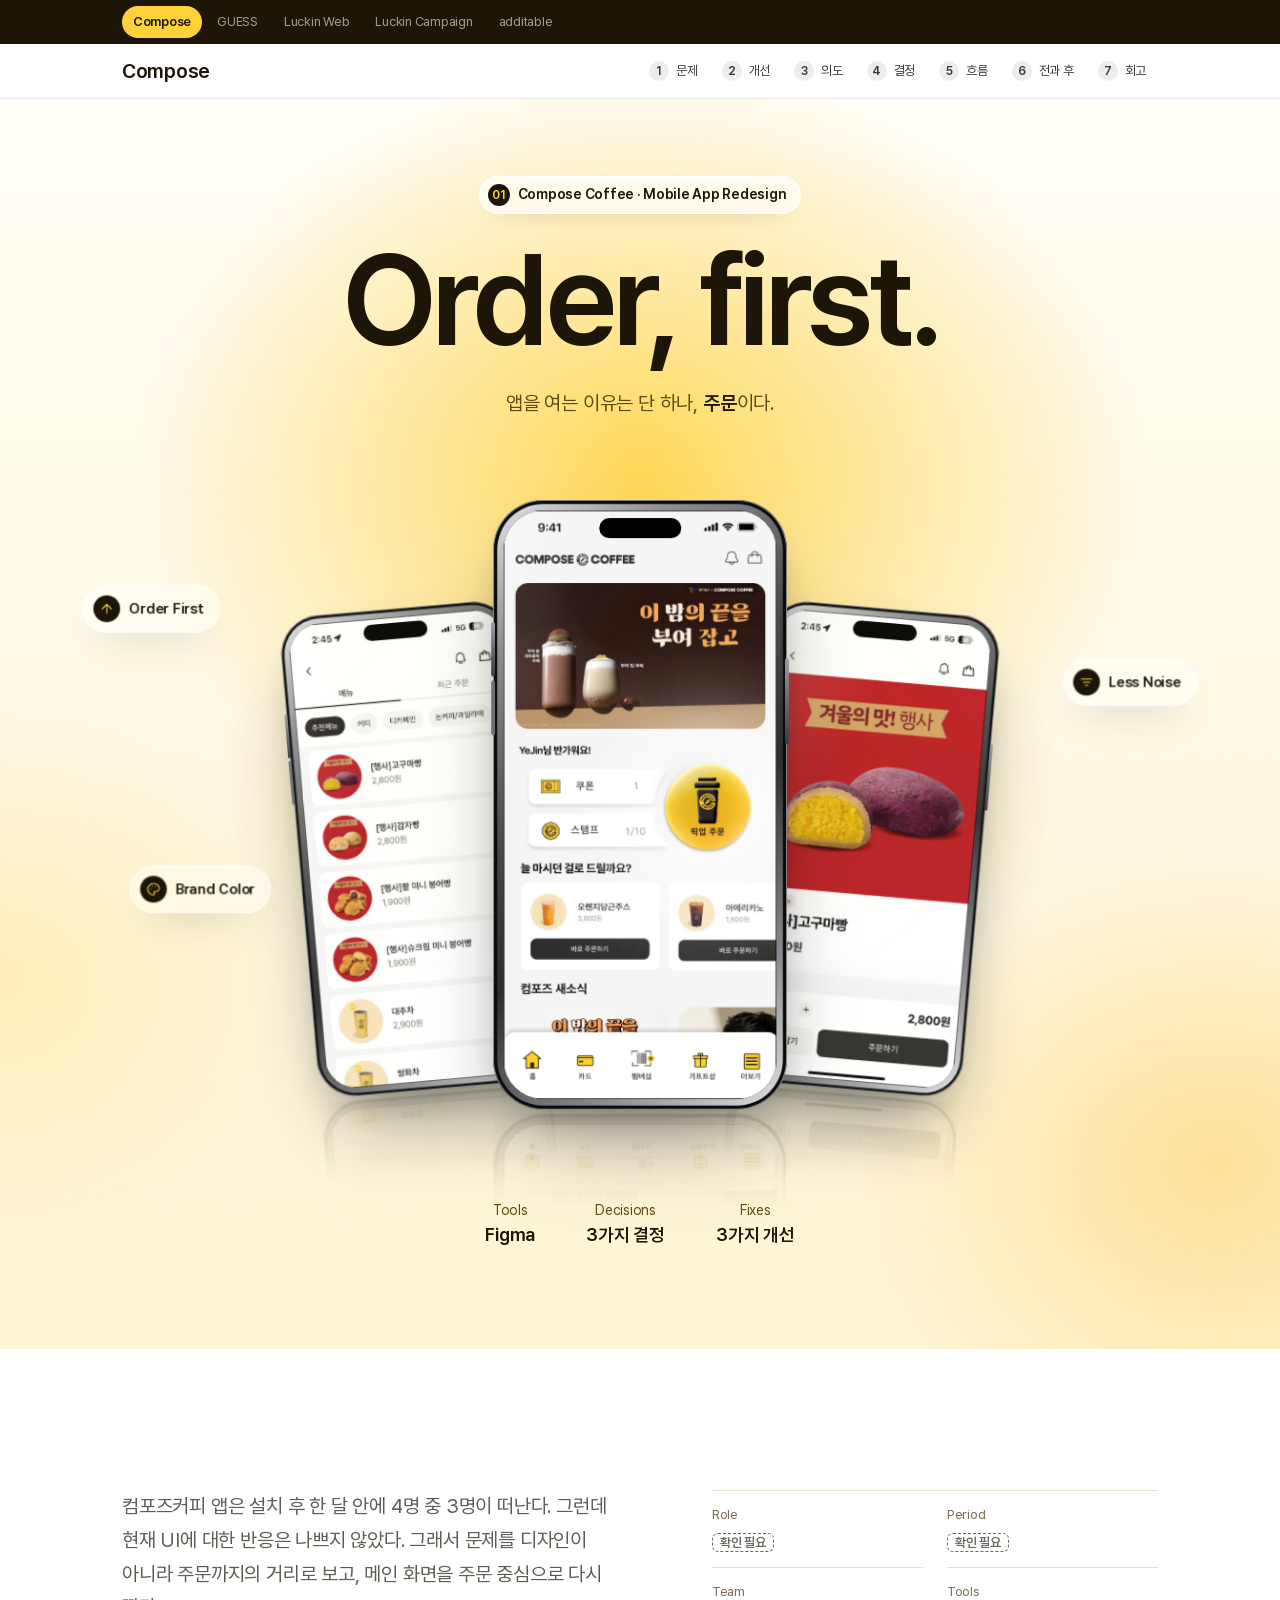
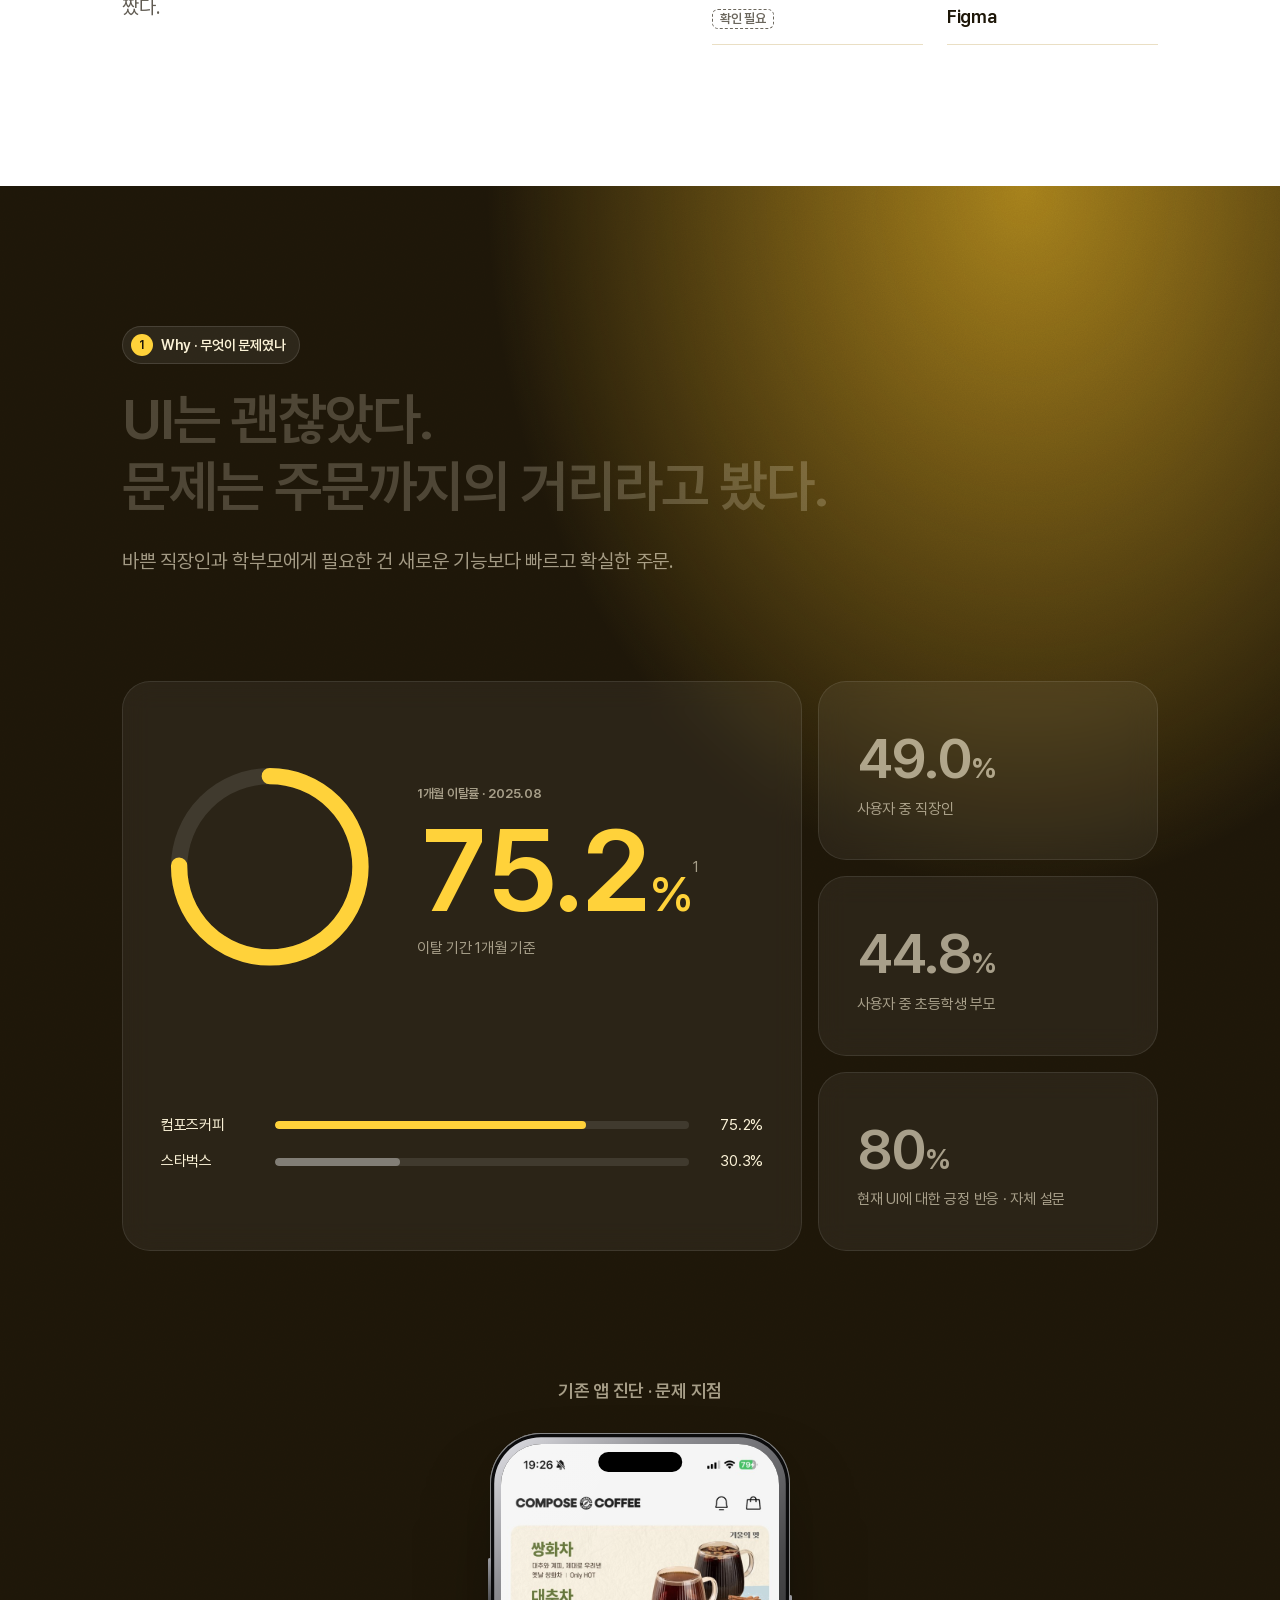
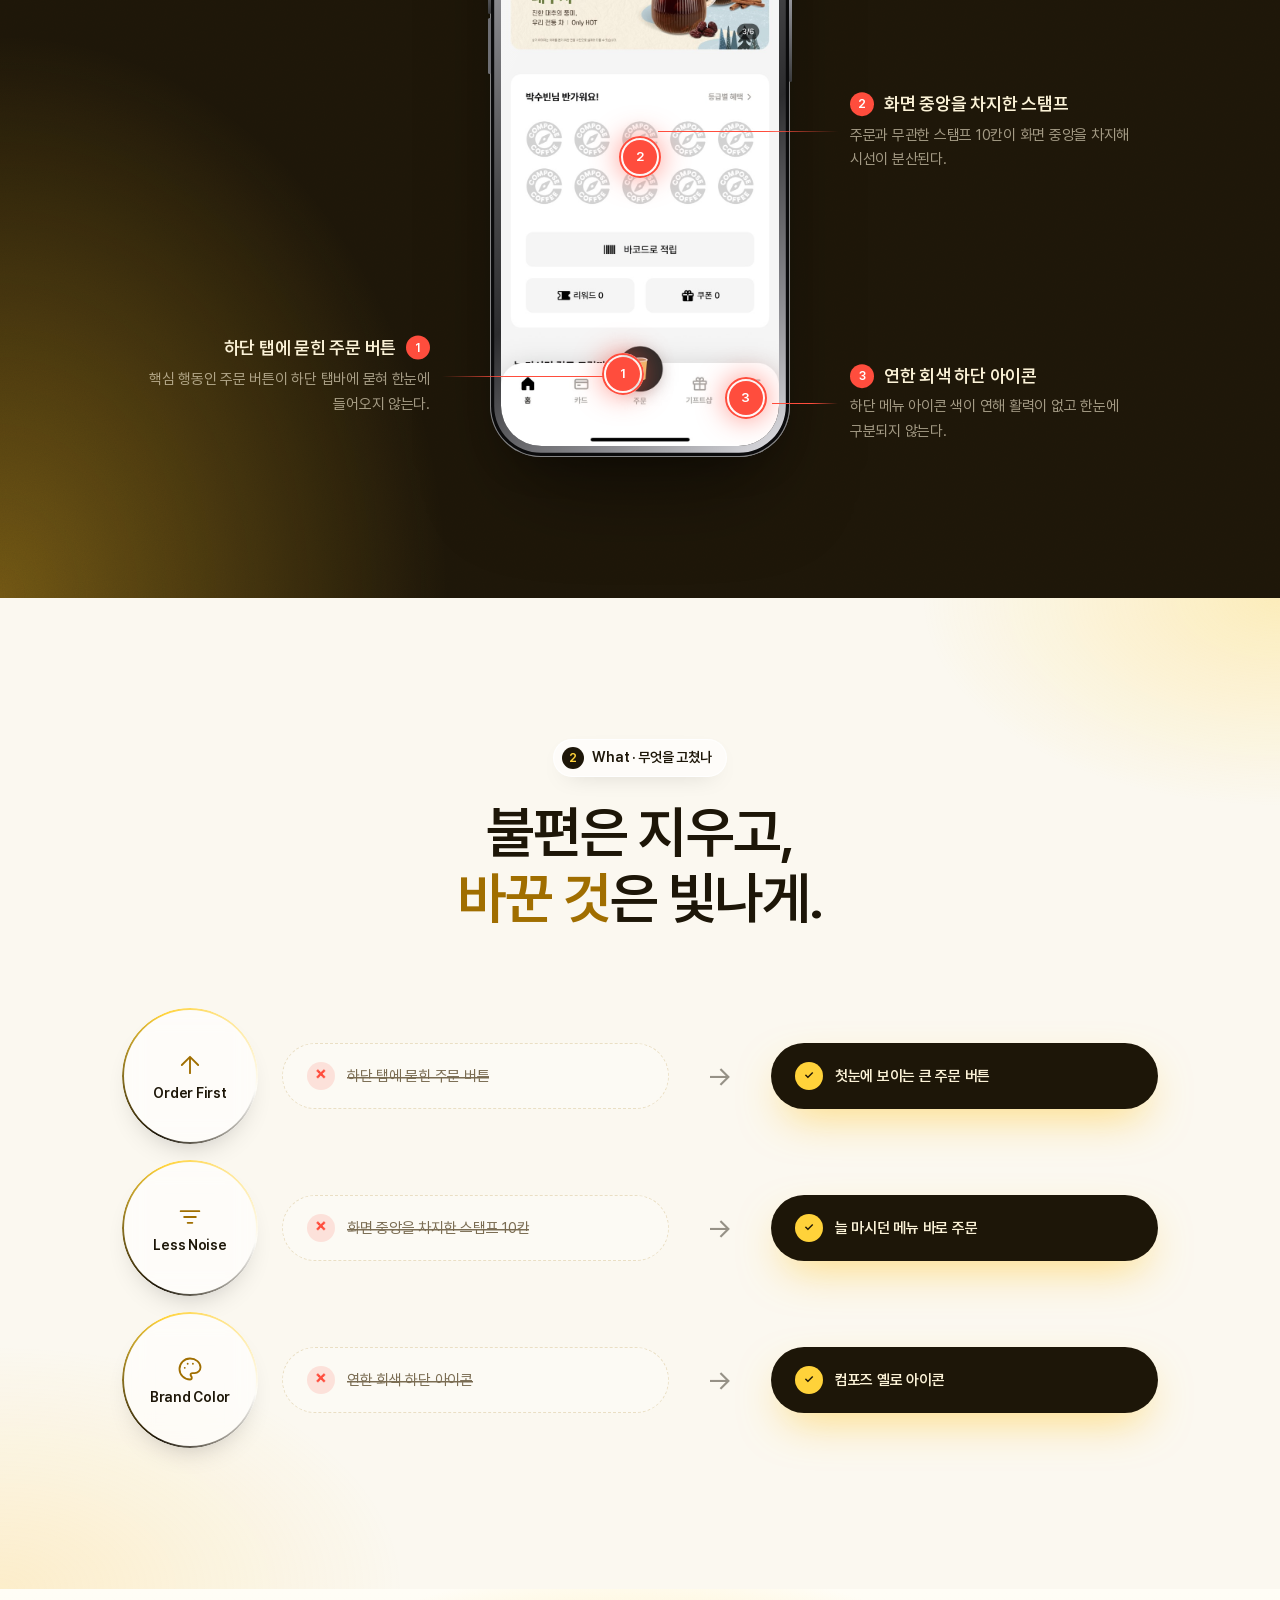
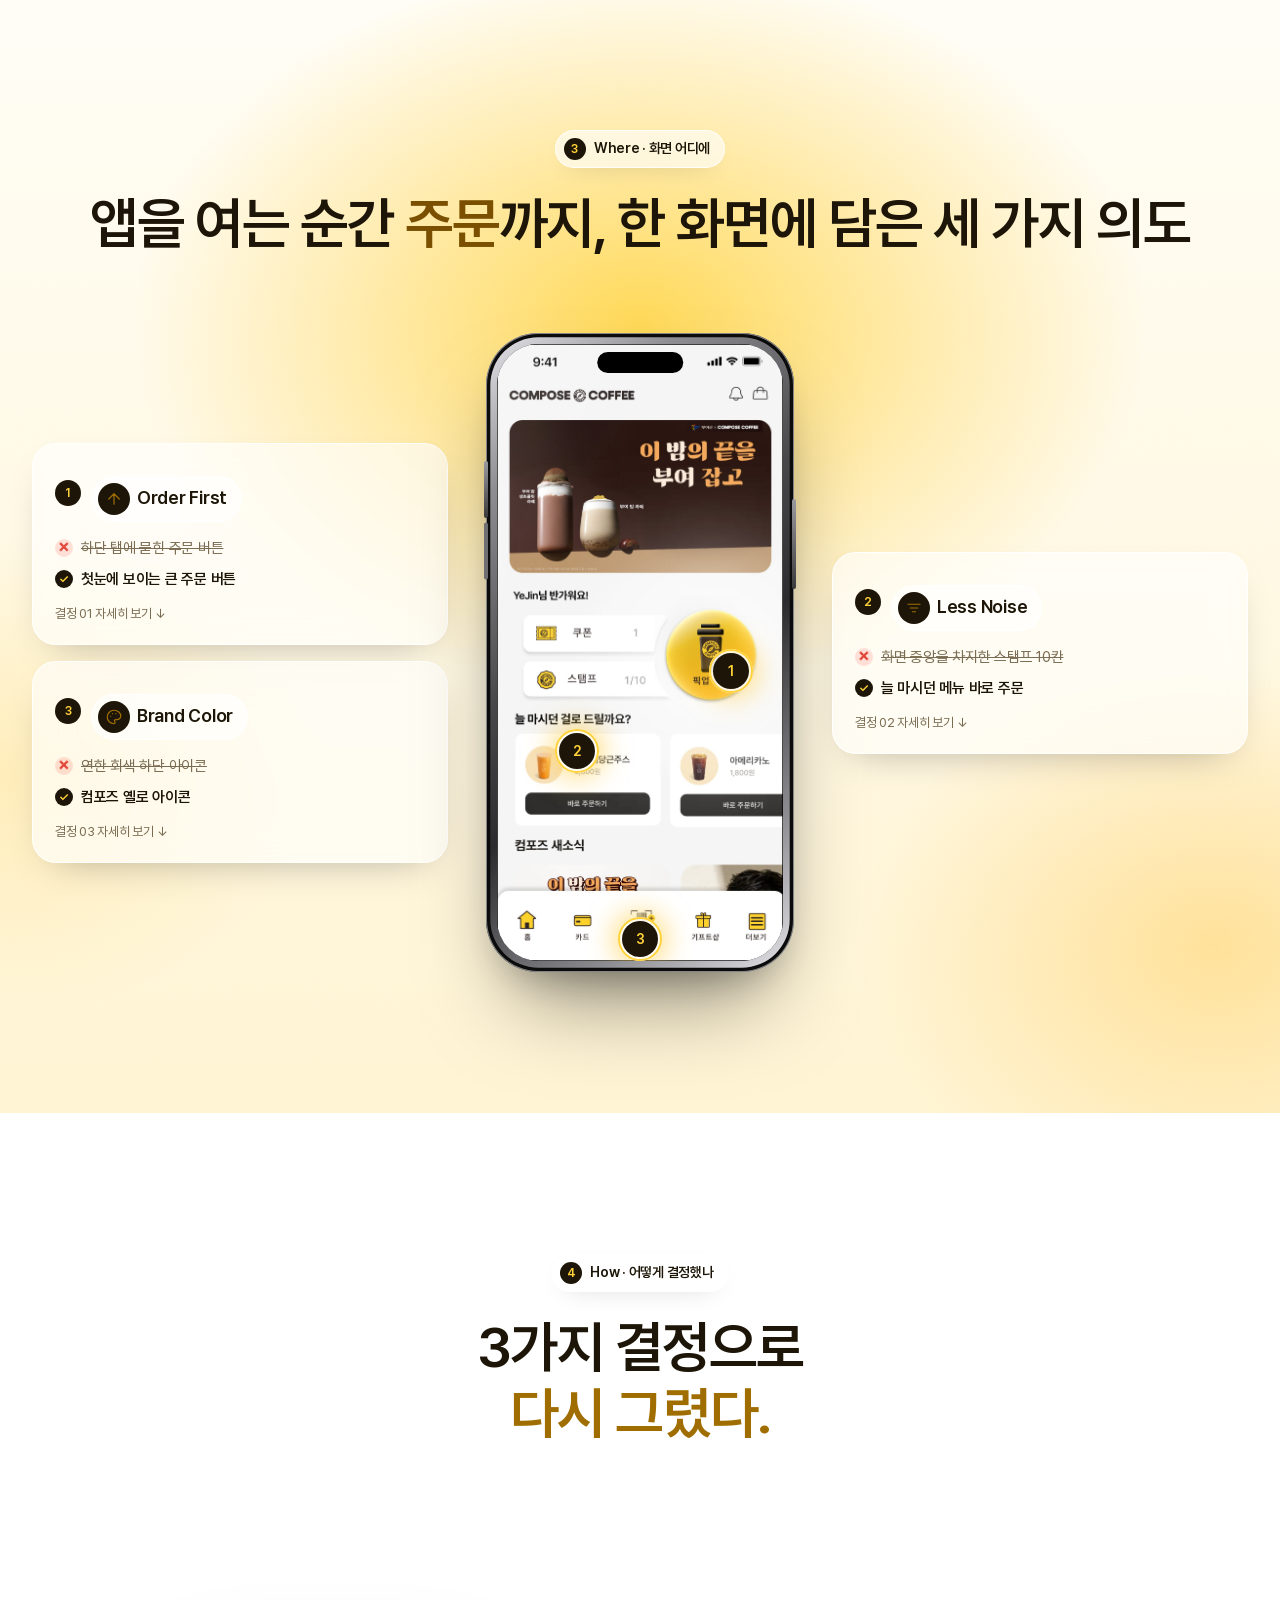
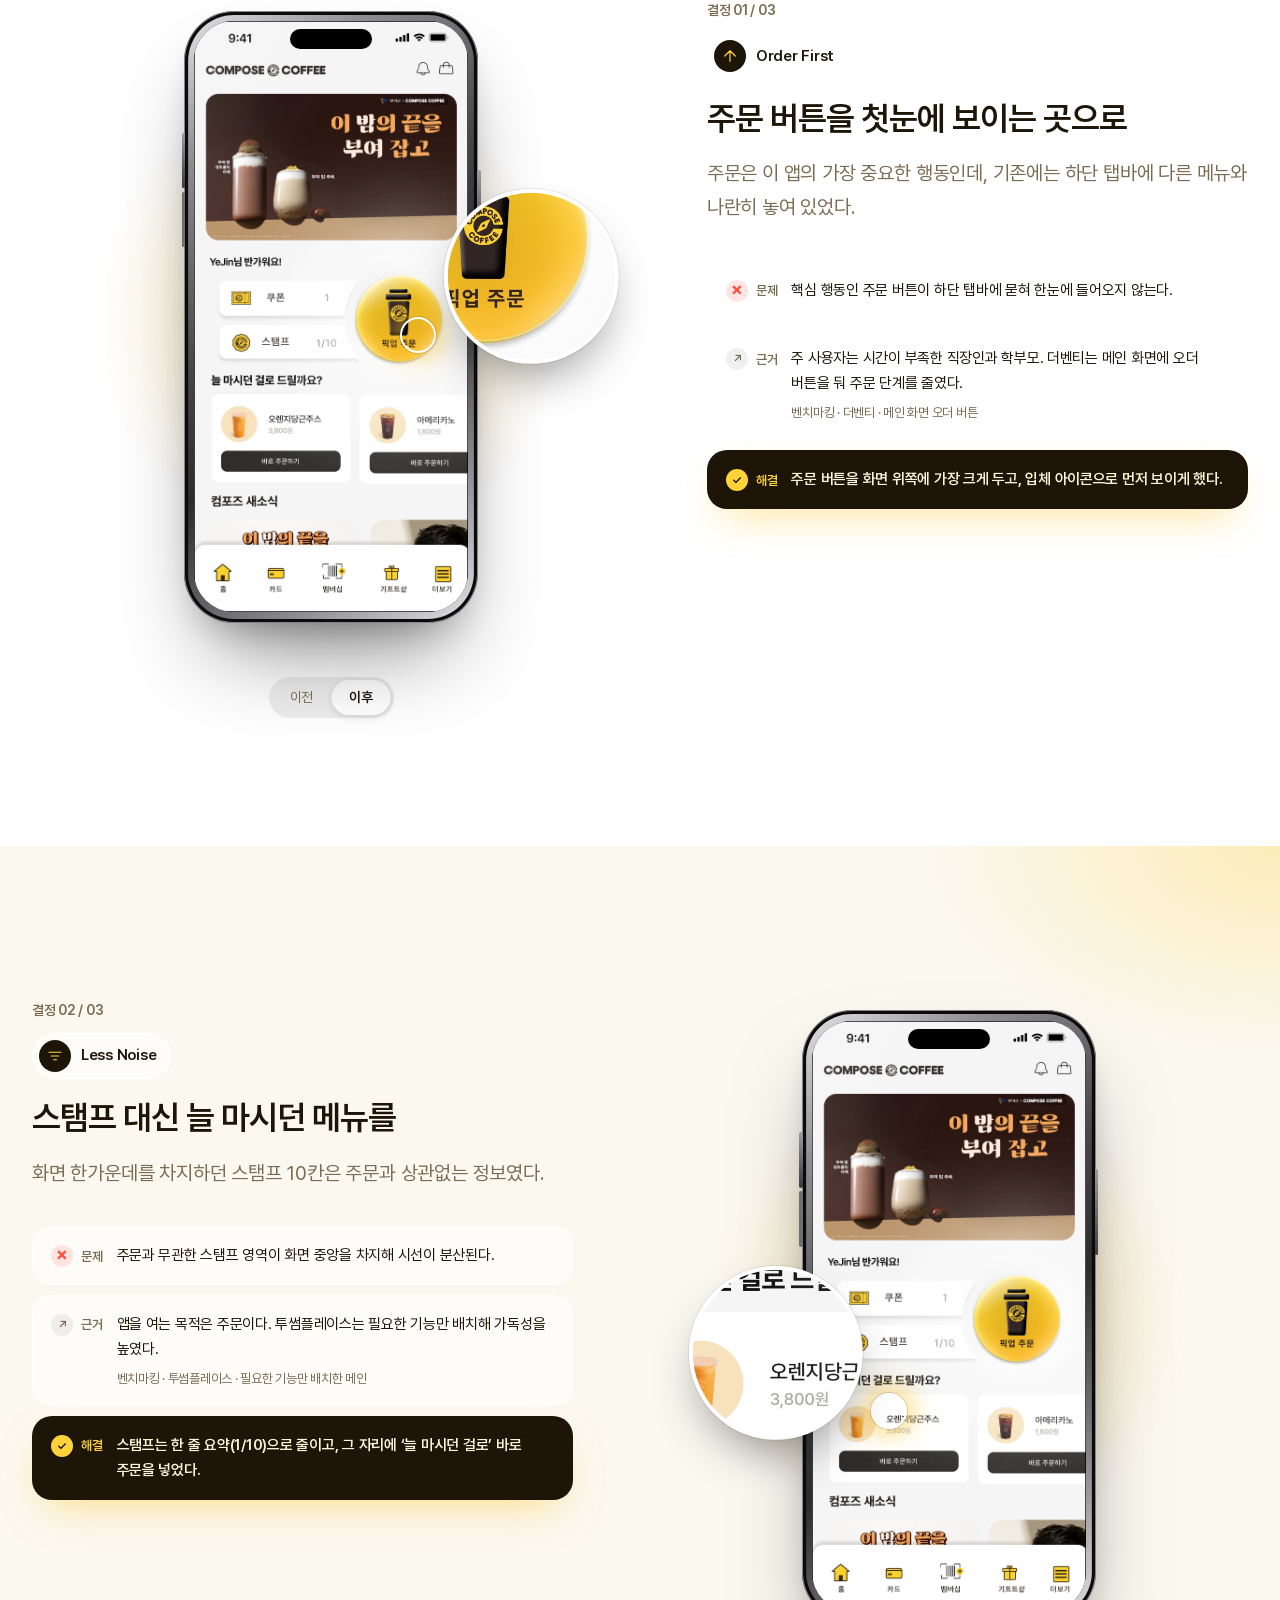
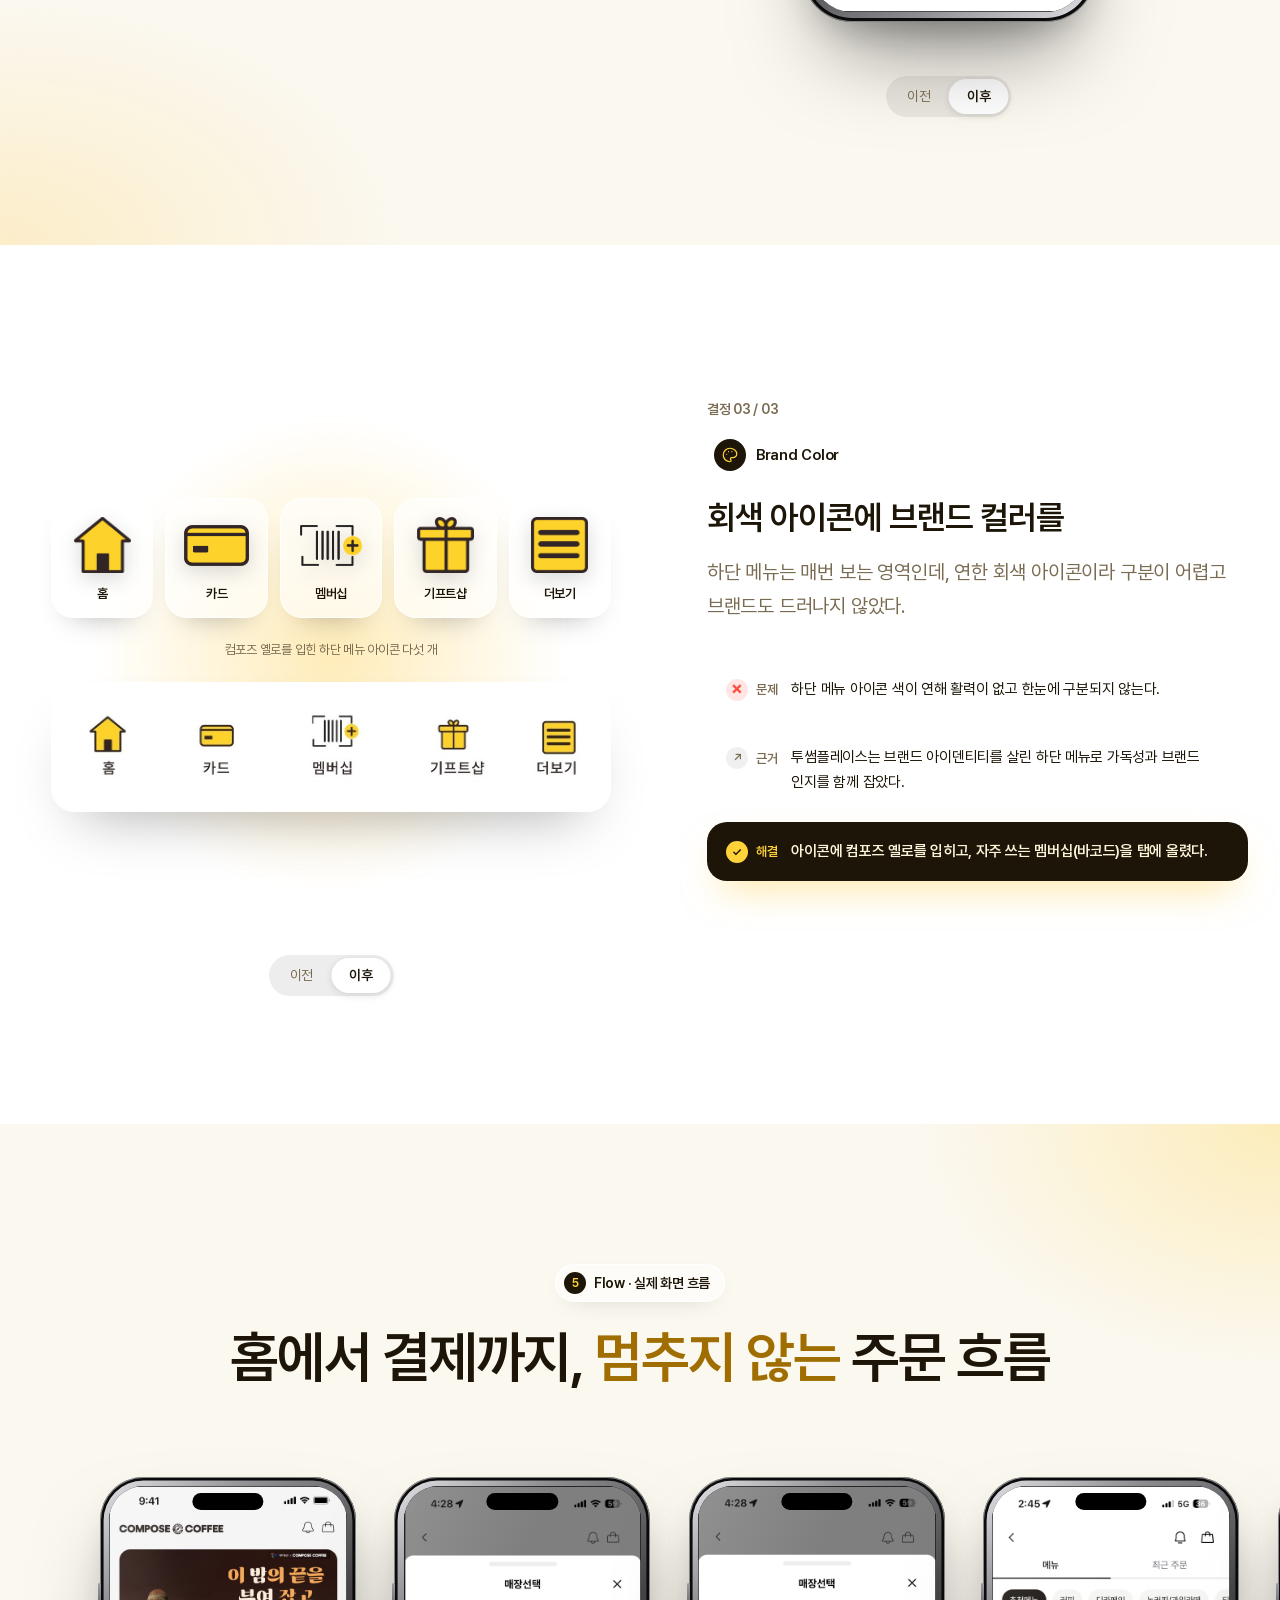
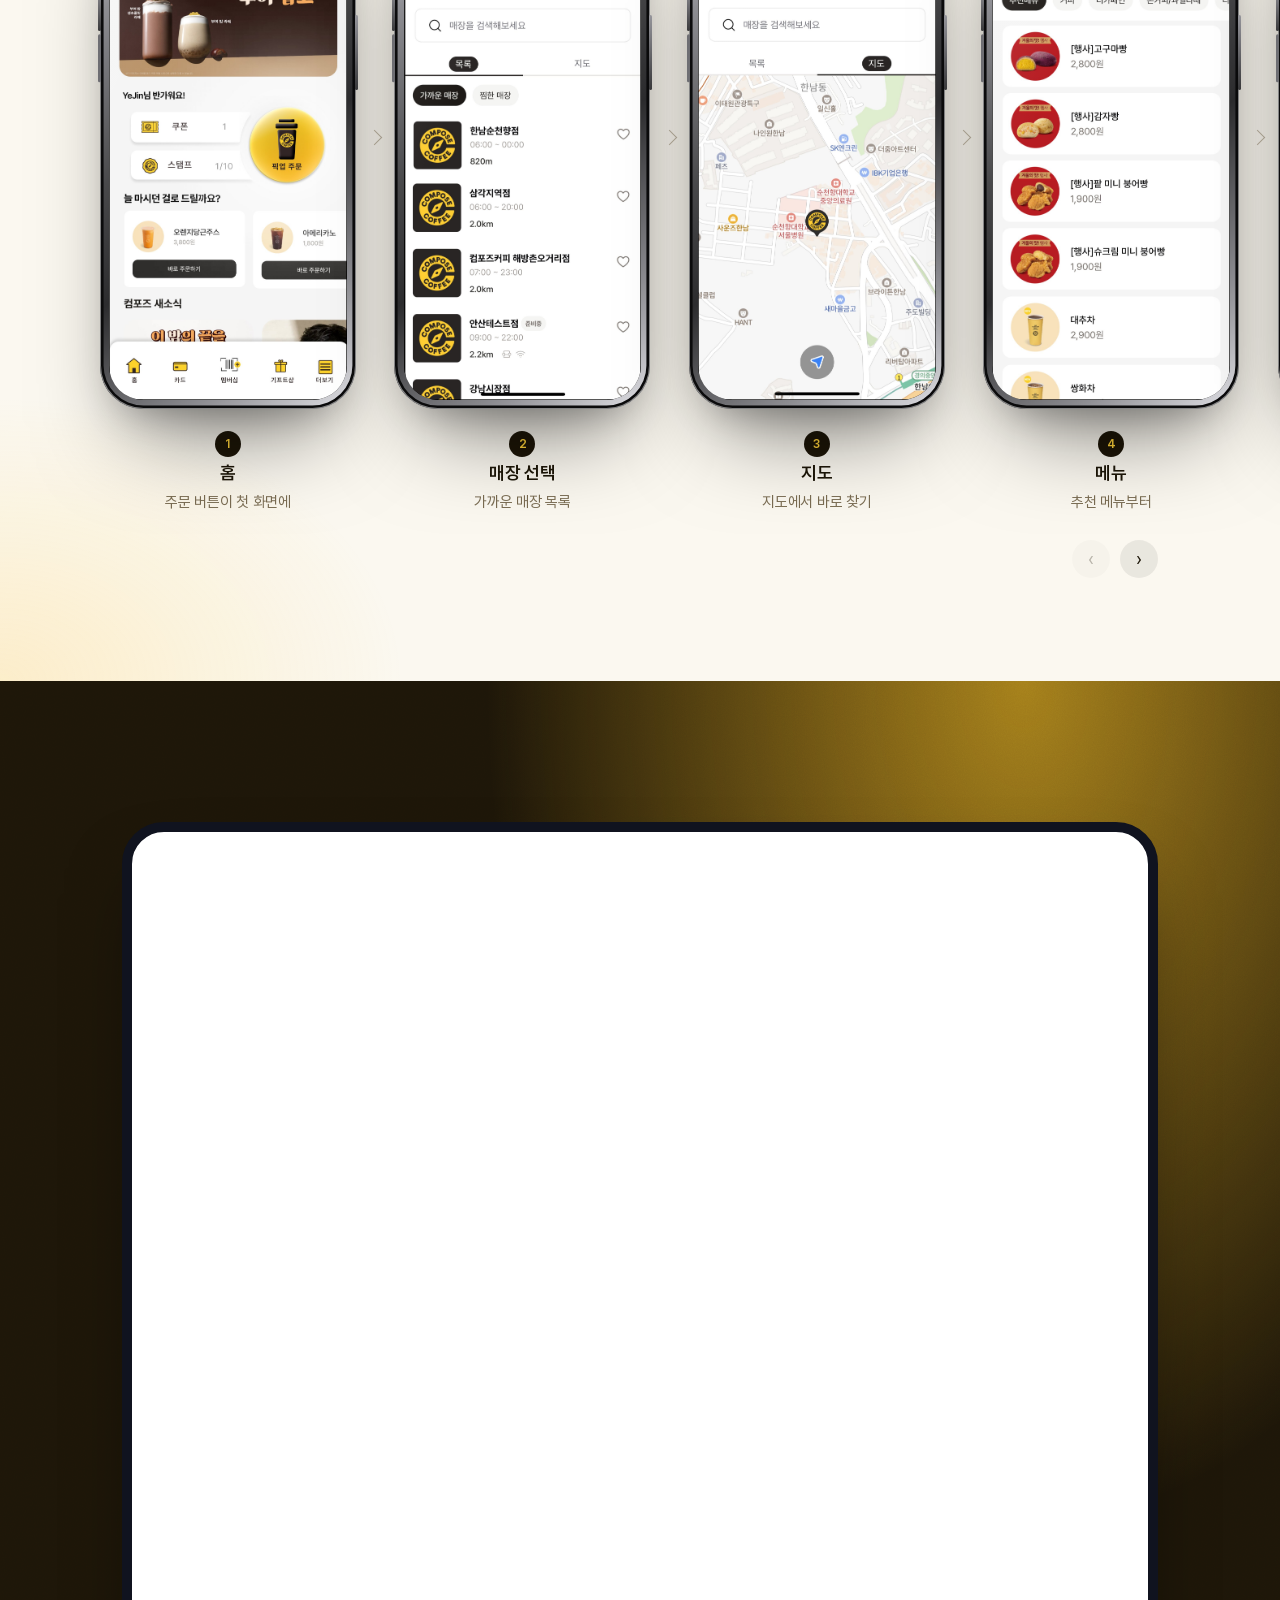
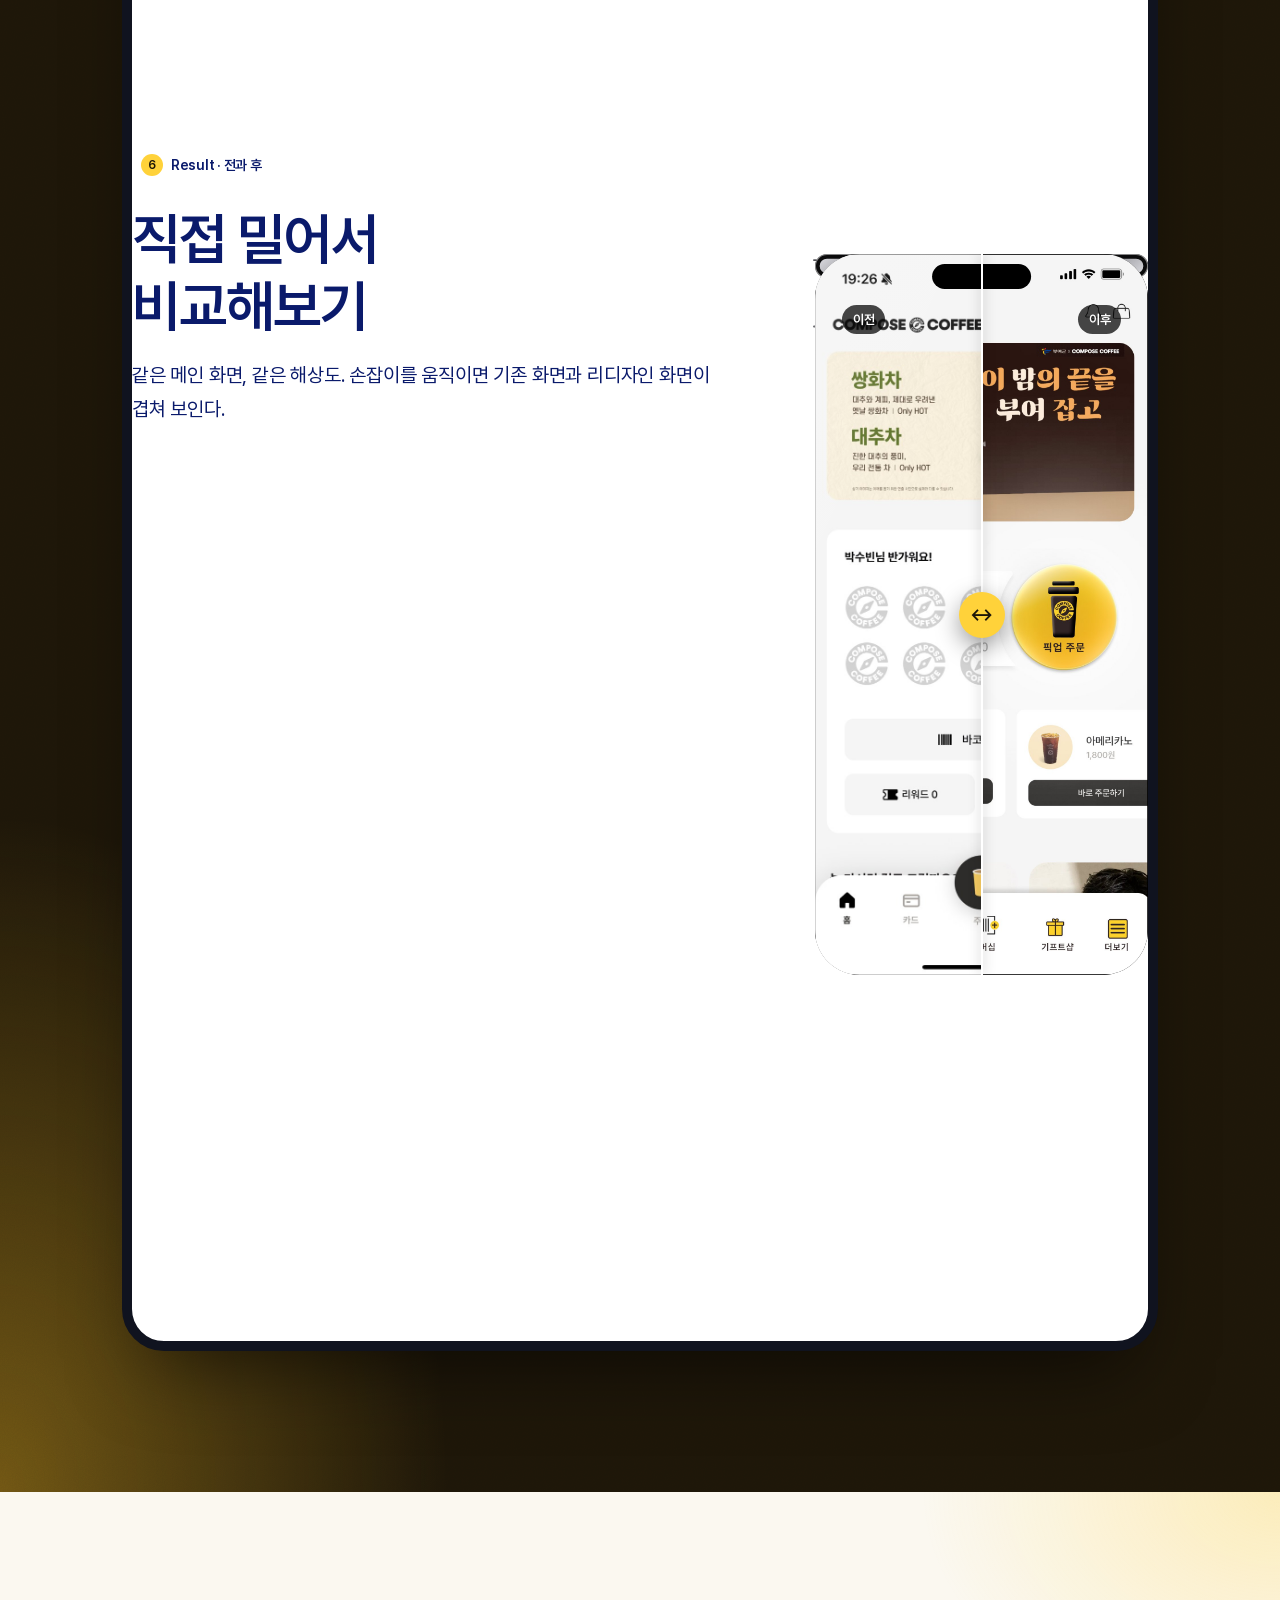
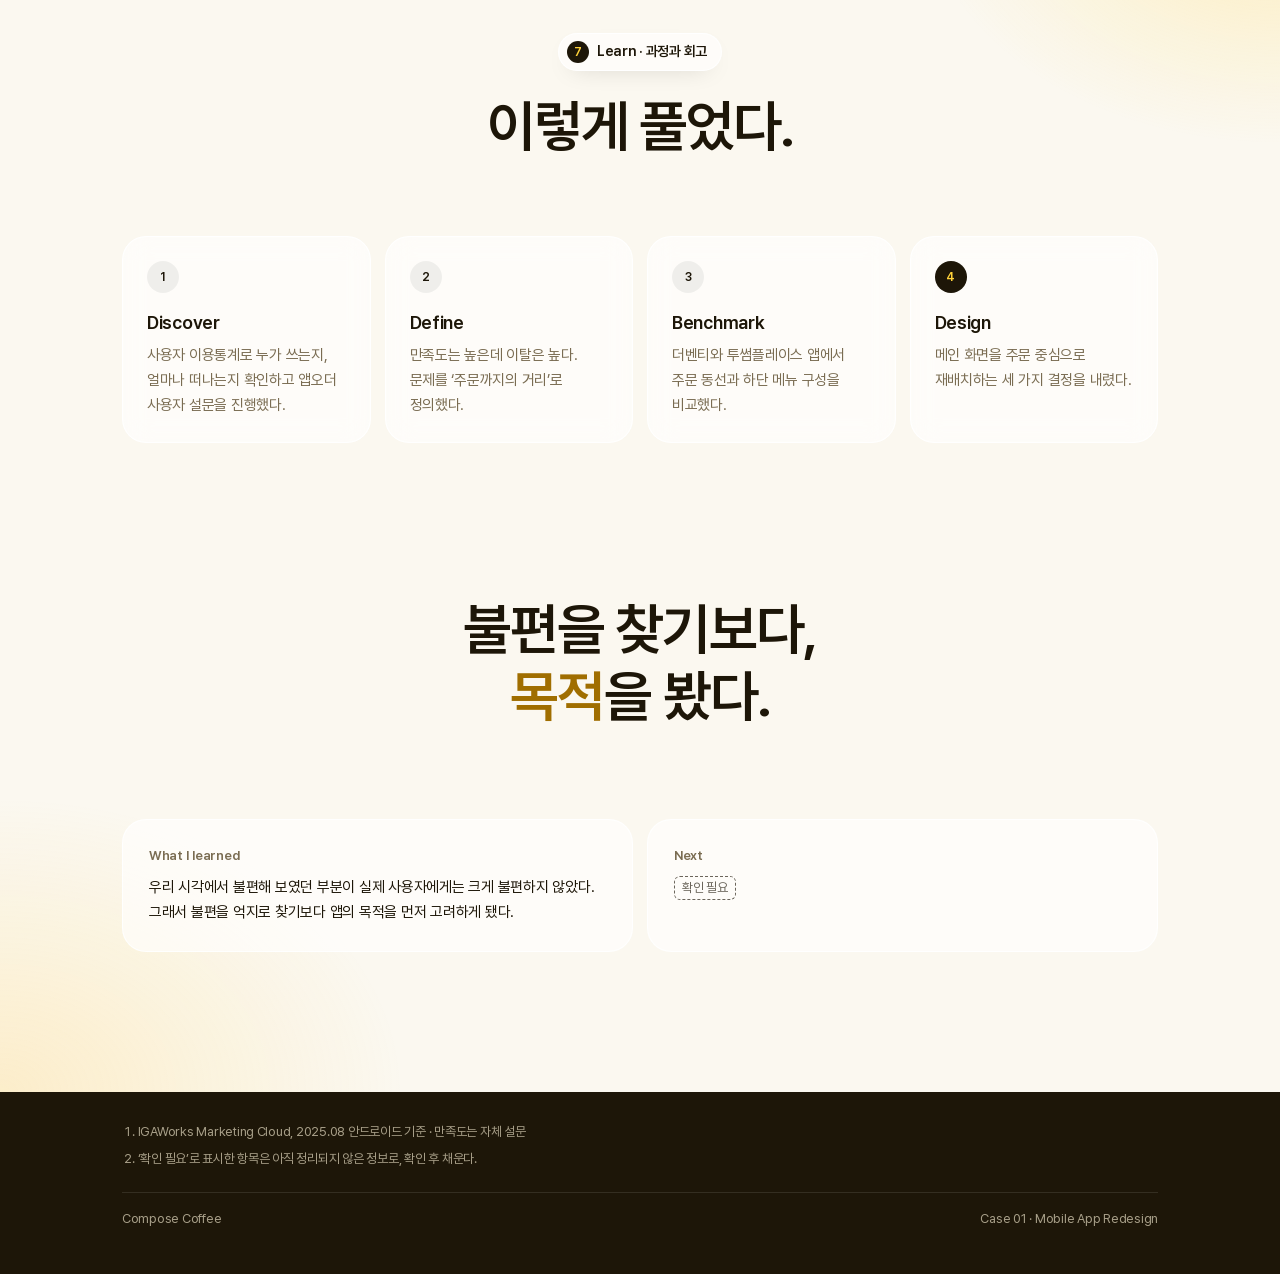
==== commit 19b03e89: "Luckin Campaign: line breaks, paragraph splits, luck + in origin - Break lines at natural phrase poi" ====
--- a/index.html
+++ b/index.html
@@ -511,7 +511,7 @@
 .sx .wrap{max-width:1080px}
 .sx-head{display:grid;gap:18px;max-width:760px;justify-items:start}
 .sx-head .h2{margin:0}
-.sx-p{display:grid;gap:1em;max-width:40em;font-size:var(--t-lead);line-height:1.8;margin-top:26px}
+.sx-p{display:grid;gap:1.1em;max-width:46em;font-size:var(--t-lead);line-height:1.8;margin-top:26px}
 .sx-p p{margin:0}
 .rN .sx-p{color:color-mix(in srgb,var(--sol-ink) 82%,transparent)}
 .rB .sx-p{color:color-mix(in srgb,var(--b-ink) 82%,transparent)}
@@ -623,7 +623,7 @@
 .sx-kpi div{border-radius:18px;padding:22px;background:var(--b-card);border:1px solid var(--b-line)}
 .sx-kpi span{display:block;font-size:14px;opacity:.65}
 .sx-kpi b{display:block;font-size:clamp(26px,2.6vw,34px);letter-spacing:-.03em;margin-top:8px;font-variant-numeric:tabular-nums;color:var(--b-hi)}
-.sx-close{max-width:40em;margin-inline:auto;text-align:left}
+.sx-close{max-width:48em;margin-inline:auto;text-align:left}
 .sx-close p{font-size:var(--t-lead);line-height:1.85;margin:0 0 1em;opacity:.85}
 .sx-hero .stage{max-width:1000px;margin-inline:auto}
 .sx-hero .shot{border-radius:22px;overflow:hidden;box-shadow:0 60px 120px -40px rgba(0,0,0,.8)}
@@ -647,7 +647,8 @@
 .scr video.sx-vid{width:100%;height:100%;object-fit:cover;display:block}
 .sx-bw-h{display:grid;grid-template-columns:1fr auto;gap:8px 32px;align-items:end;margin-bottom:24px}
 .sx-bw-h h3{grid-column:1;font-size:var(--t-sub);font-weight:600;letter-spacing:-.03em;margin:0}
-.sx-bw-h p{grid-column:1;margin:0;font-size:var(--t-body);line-height:1.75;opacity:.8;max-width:40em}
+.sx-bw-h p{grid-column:1;margin:0;font-size:var(--t-body);line-height:1.75;opacity:.8;max-width:46em}
+@media (max-width:760px){br.dbr{display:none}}
 .sx-bw-h .sx-btn{grid-column:2;grid-row:1/3;align-self:center}
 .sx-cap b{font-weight:600;opacity:1}
 @media (max-width:900px){.sx-bw-h{grid-template-columns:1fr}.sx-bw-h .sx-btn{grid-column:1;grid-row:auto;justify-self:start;margin-top:8px}}
@@ -875,7 +876,8 @@
 function renderStory(key, c) {
   const s = c.story, chapters = [];
   const eb = (n, t) => `<p class="eyebrow rv"><i>${n}</i>${t}</p>`;
-  const P = ps => `<div class="sx-p rv">${ps.map(p => `<p>${p}</p>`).join("")}</div>`;
+  const br = x => String(x).replace(/\|\|/g, "<br><br>").replace(/\|/g, '<br class="dbr">');
+  const P = ps => `<div class="sx-p rv">${ps.map(p => `<p>${br(p)}</p>`).join("")}</div>`;
   const zimg = (src, alt) => `<button type="button" class="sx-img" data-src="${src}" aria-label="${strip(alt)} 크게 보기"><img src="${src}" alt="${strip(alt)}" loading="lazy"></button>`;
   const fig = (src, cap) => `<figure>${zimg(src, cap)}${cap ? `<figcaption class="sx-cap">${cap}</figcaption>` : ""}</figure>`;
   const chain = a => `<div class="sx-chain rv">${a.map(x => `<span>${x}</span>`).join("<i>→</i>")}</div>`;
@@ -885,7 +887,7 @@
     text: b => P(b.paras),
     table: b => `<div class="sx-tw rv"><table class="sx-table"><thead><tr>${b.head.map(h => `<th>${h}</th>`).join("")}</tr></thead><tbody>${b.rows.map(r => `<tr>${r.map(d => `<td>${d}</td>`).join("")}</tr>`).join("")}</tbody></table></div>`,
     images: b => `<div class="sx-grid c${b.cols} rv">${b.items.map(([src, cap]) => fig(src, cap)).join("")}</div>`,
-    copy: b => `<div class="sx-copy rv"><div><s>${b.strike}</s><span class="main">${b.main}</span><span class="s2">${b.sub}</span><p class="t">${b.text}</p></div>${fig(b.img, "QR 포스터 시안")}</div>`,
+    copy: b => `<div class="sx-copy rv"><div><s>${b.strike}</s><span class="main">${b.main}</span><span class="s2">${b.sub}</span><p class="t">${br(b.text)}</p></div>${fig(b.img, "QR 포스터 시안")}</div>`,
     steps: b => `<div class="sx-steps rv">${b.items.map(([e, k, f], i) => `<div><i>${pad(i + 1)} ${e}</i><b>${k}</b><em>${f}</em></div>`).join("")}</div>`,
     demo: b => `<div class="sx-demo rv"><div><h3>${b.title}</h3><p>${b.text}</p></div>
       <div class="ph" id="ph" data-r='${JSON.stringify(b.rewards).replace(/'/g, "&#39;")}'><span class="fill"></span><span class="rip"></span><span class="rip"></span><span class="rip"></span>
@@ -905,8 +907,8 @@
     notes: b => `<div class="sx-notes rv">${b.items.map(([k, p]) => `<div><b>${k}</b><p>${p}</p></div>`).join("")}</div>`,
     tall2: b => `<div class="sx-grid c2 rv">${b.items.map(([src, cap]) => `<figure><p class="sx-lbl">${cap} <span>스크롤해서 보기</span></p><div class="sx-tall" tabindex="0" aria-label="${cap}"><img src="${src}" alt="${cap}" loading="lazy"></div></figure>`).join("")}</div>`,
     chainbig: b => `<div class="sx-cb rv">${b.items.map(([n, k, p]) => `<div><i>${n}</i><b>${k}</b><span>${p}</span></div>`).join("")}</div>`,
-    brewweb: b => `<div class="sx-bw rv"><div class="sx-bw-h"><h3>${b.title}</h3><p>${b.text}</p><a class="sx-btn" href="${b.link[1]}" target="_blank" rel="noopener">${b.link[0]} ↗</a></div><div class="sx-grid c3">${b.items.map(([src, k, cap]) => `<figure>${zimg(src, k)}<figcaption class="sx-cap"><b>${k}</b> ${cap}</figcaption></figure>`).join("")}</div></div>`,
-    site: b => `<div class="sx-bw rv"><div class="sx-bw-h"><h3>${b.title}</h3><p>${b.text}</p><a class="sx-btn" href="${b.link[1]}" target="_blank" rel="noopener">${b.link[0]} ↗</a></div><div class="sx-grid c2">${b.items.map(([src, cap]) => fig(src, cap)).join("")}</div></div>`,
+    brewweb: b => `<div class="sx-bw rv"><div class="sx-bw-h"><h3>${b.title}</h3><p>${br(b.text)}</p><a class="sx-btn" href="${b.link[1]}" target="_blank" rel="noopener">${b.link[0]} ↗</a></div><div class="sx-grid c3">${b.items.map(([src, k, cap]) => `<figure>${zimg(src, k)}<figcaption class="sx-cap"><b>${k}</b> ${cap}</figcaption></figure>`).join("")}</div></div>`,
+    site: b => `<div class="sx-bw rv"><div class="sx-bw-h"><h3>${b.title}</h3><p>${br(b.text)}</p><a class="sx-btn" href="${b.link[1]}" target="_blank" rel="noopener">${b.link[0]} ↗</a></div><div class="sx-grid c2">${b.items.map(([src, cap]) => fig(src, cap)).join("")}</div></div>`,
     kpi: b => `<div class="sx-kpi rv">${b.items.map(([k, v]) => `<div><span>${k}</span><b>${v}</b></div>`).join("")}</div>`
   };
 
